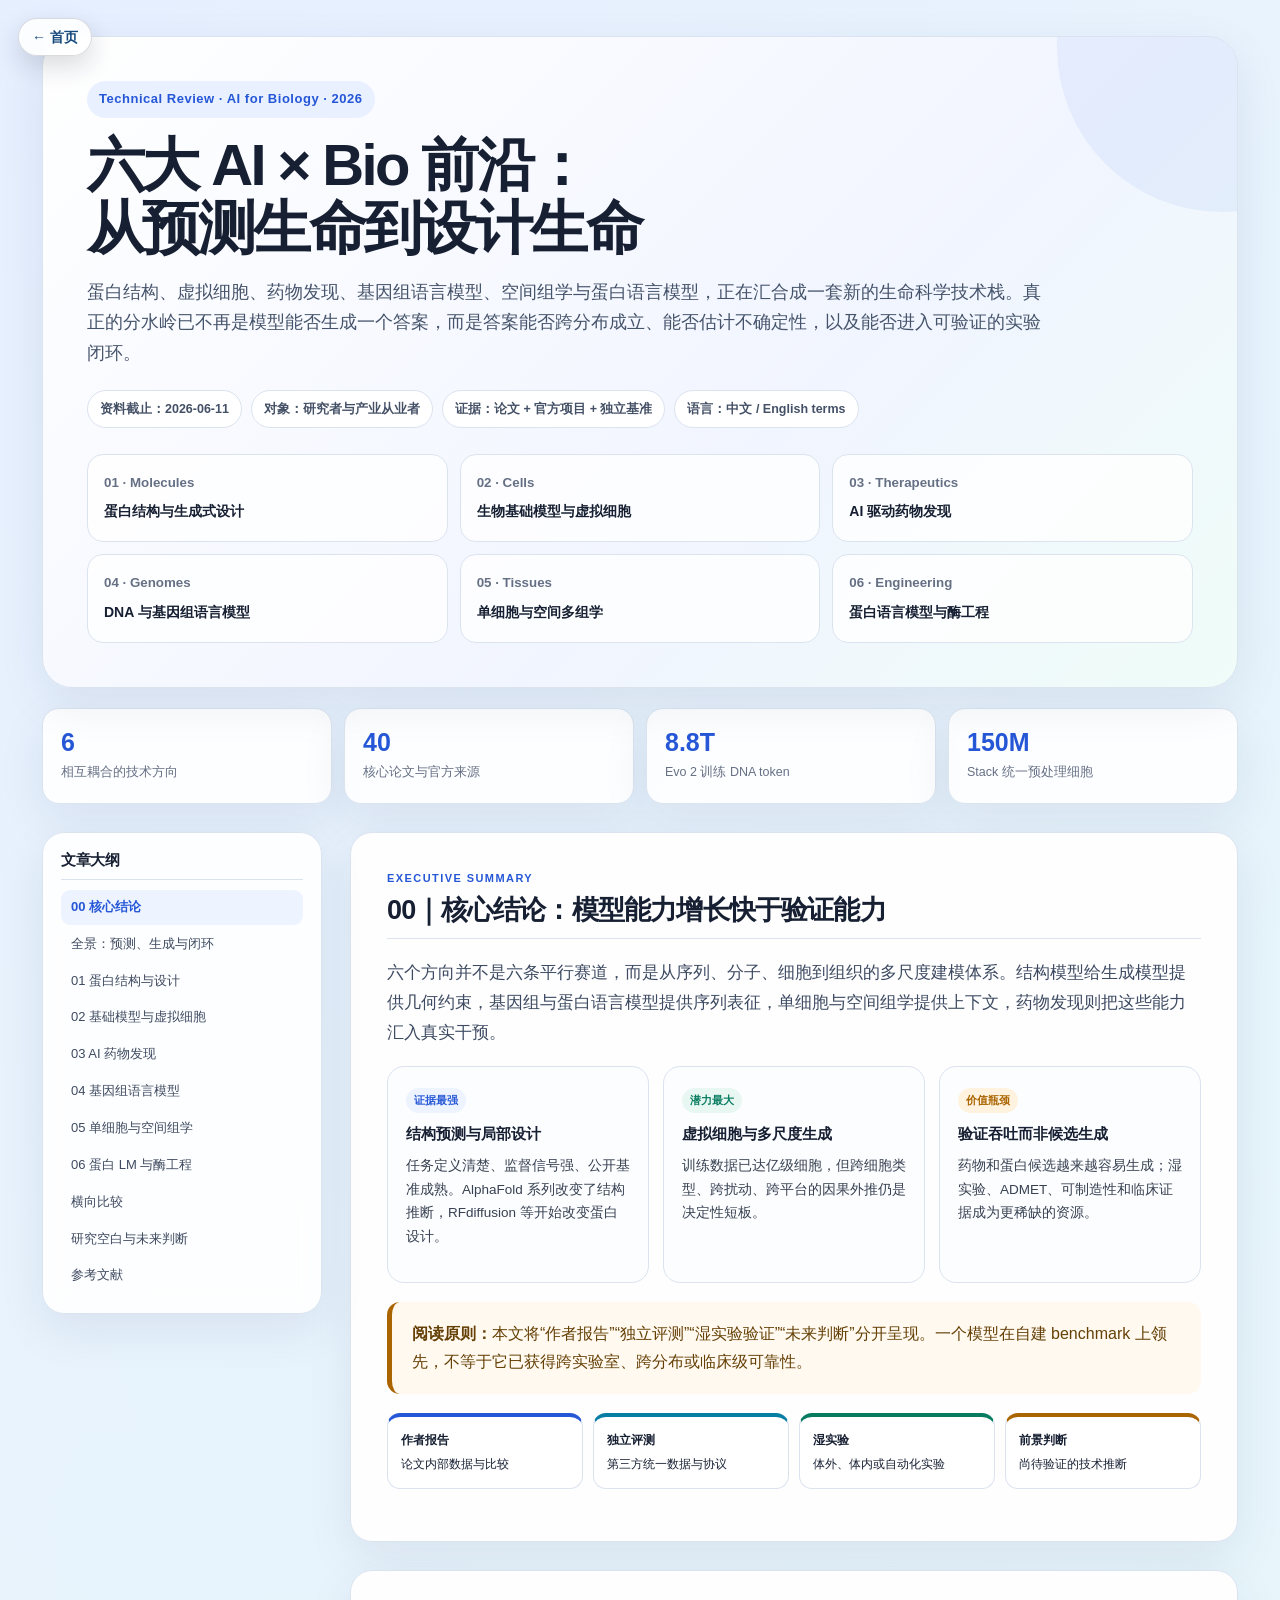
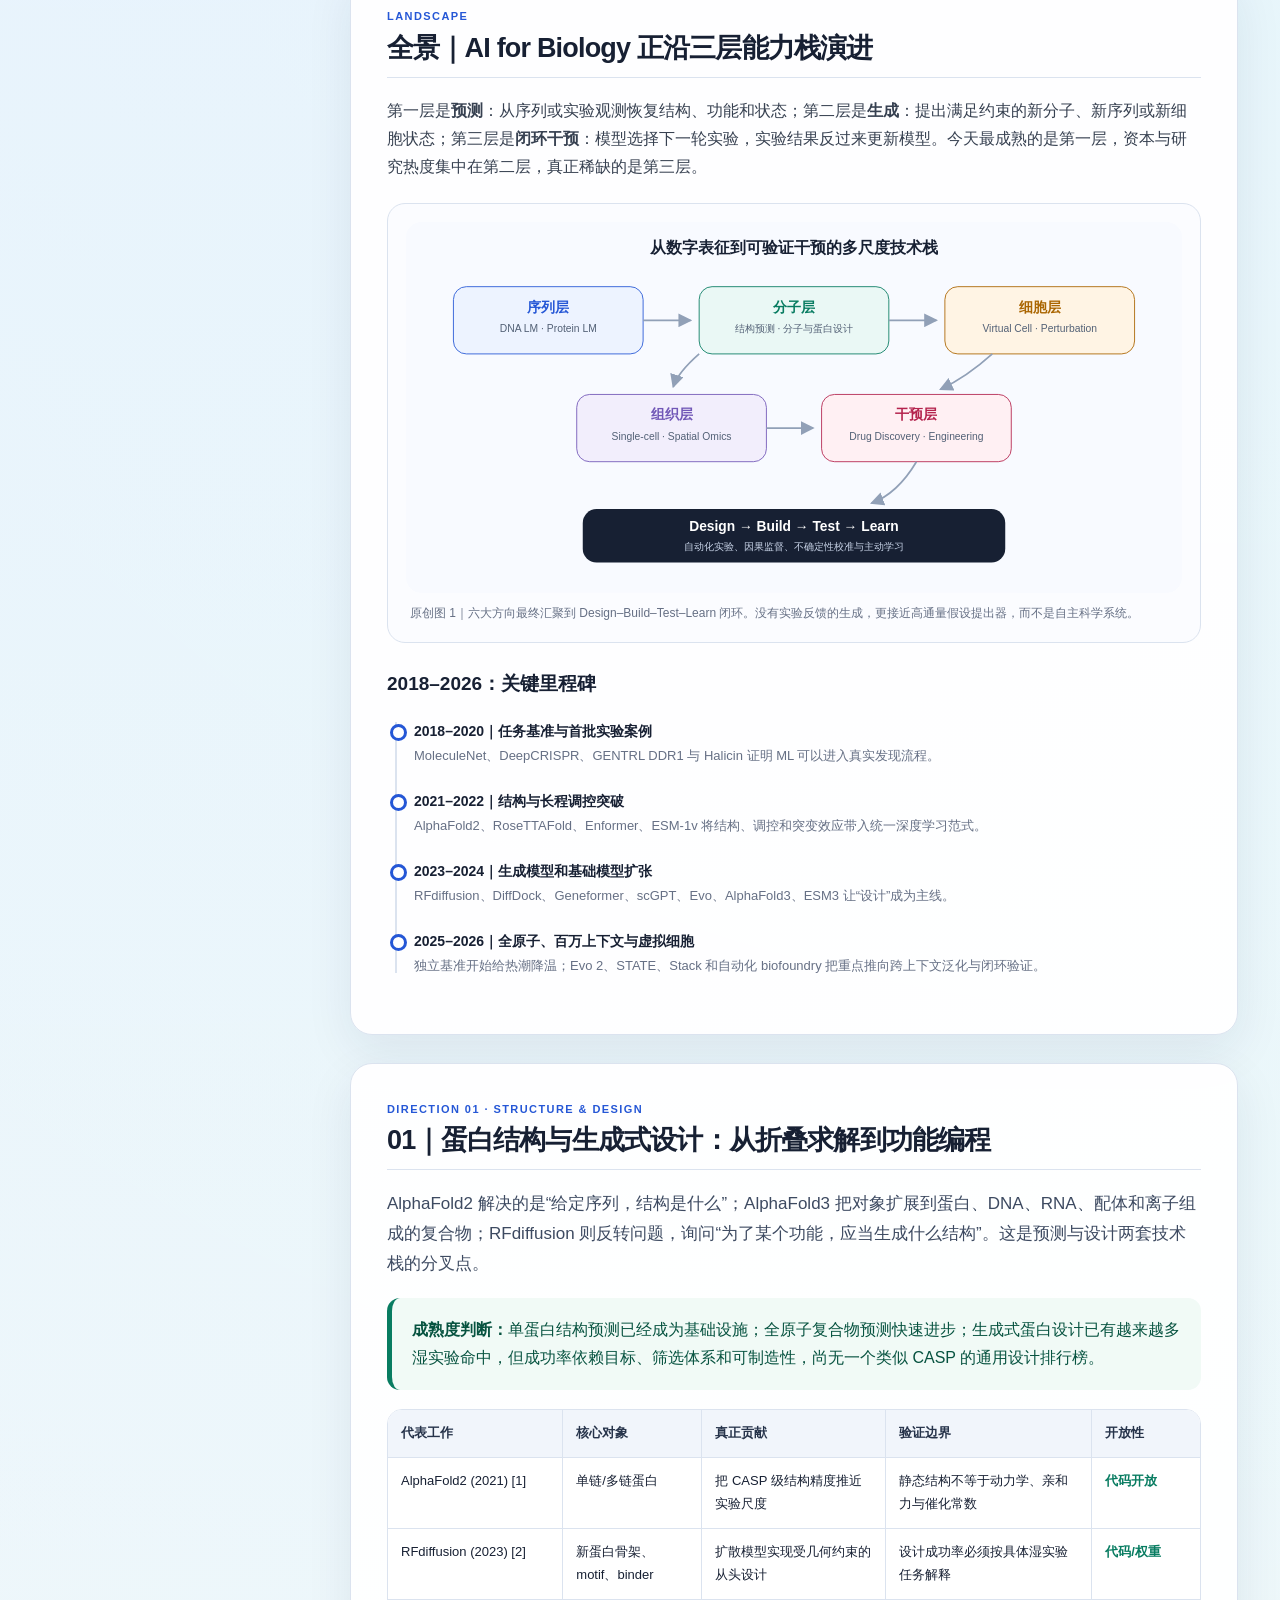
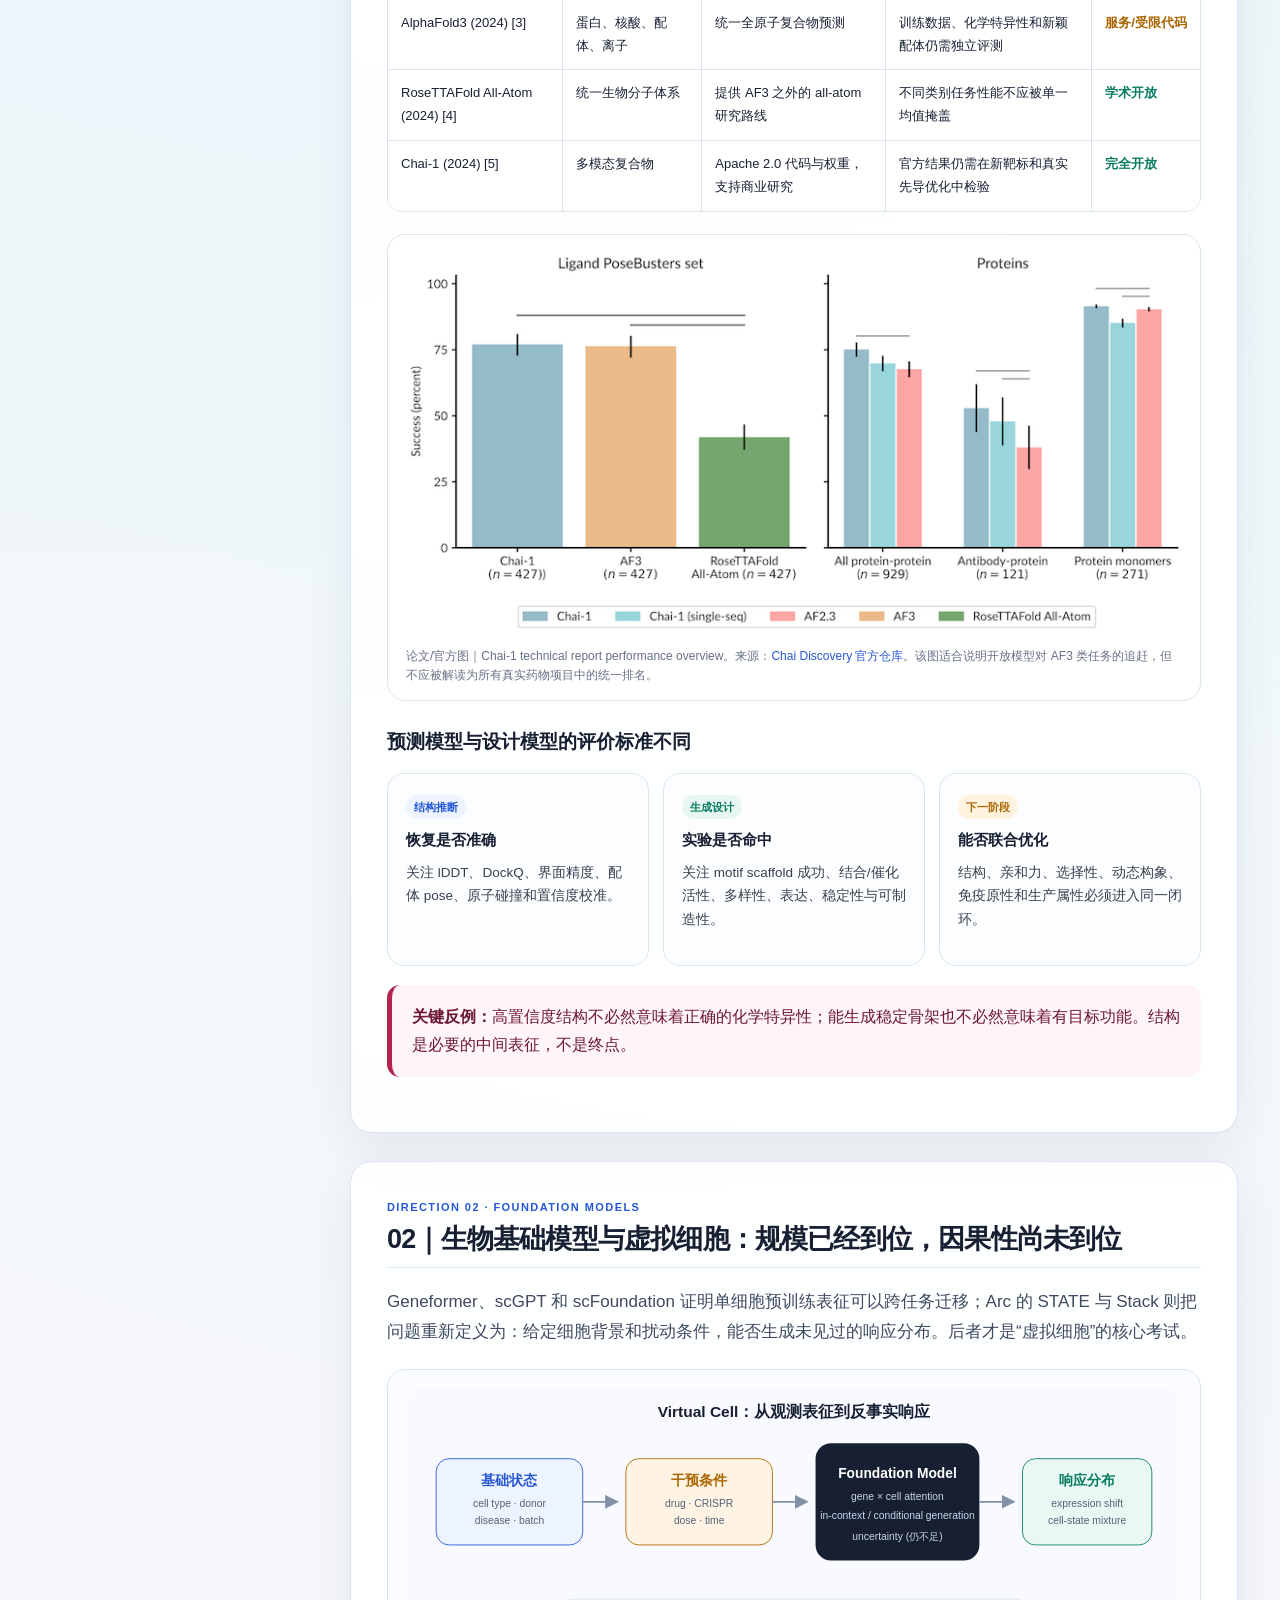
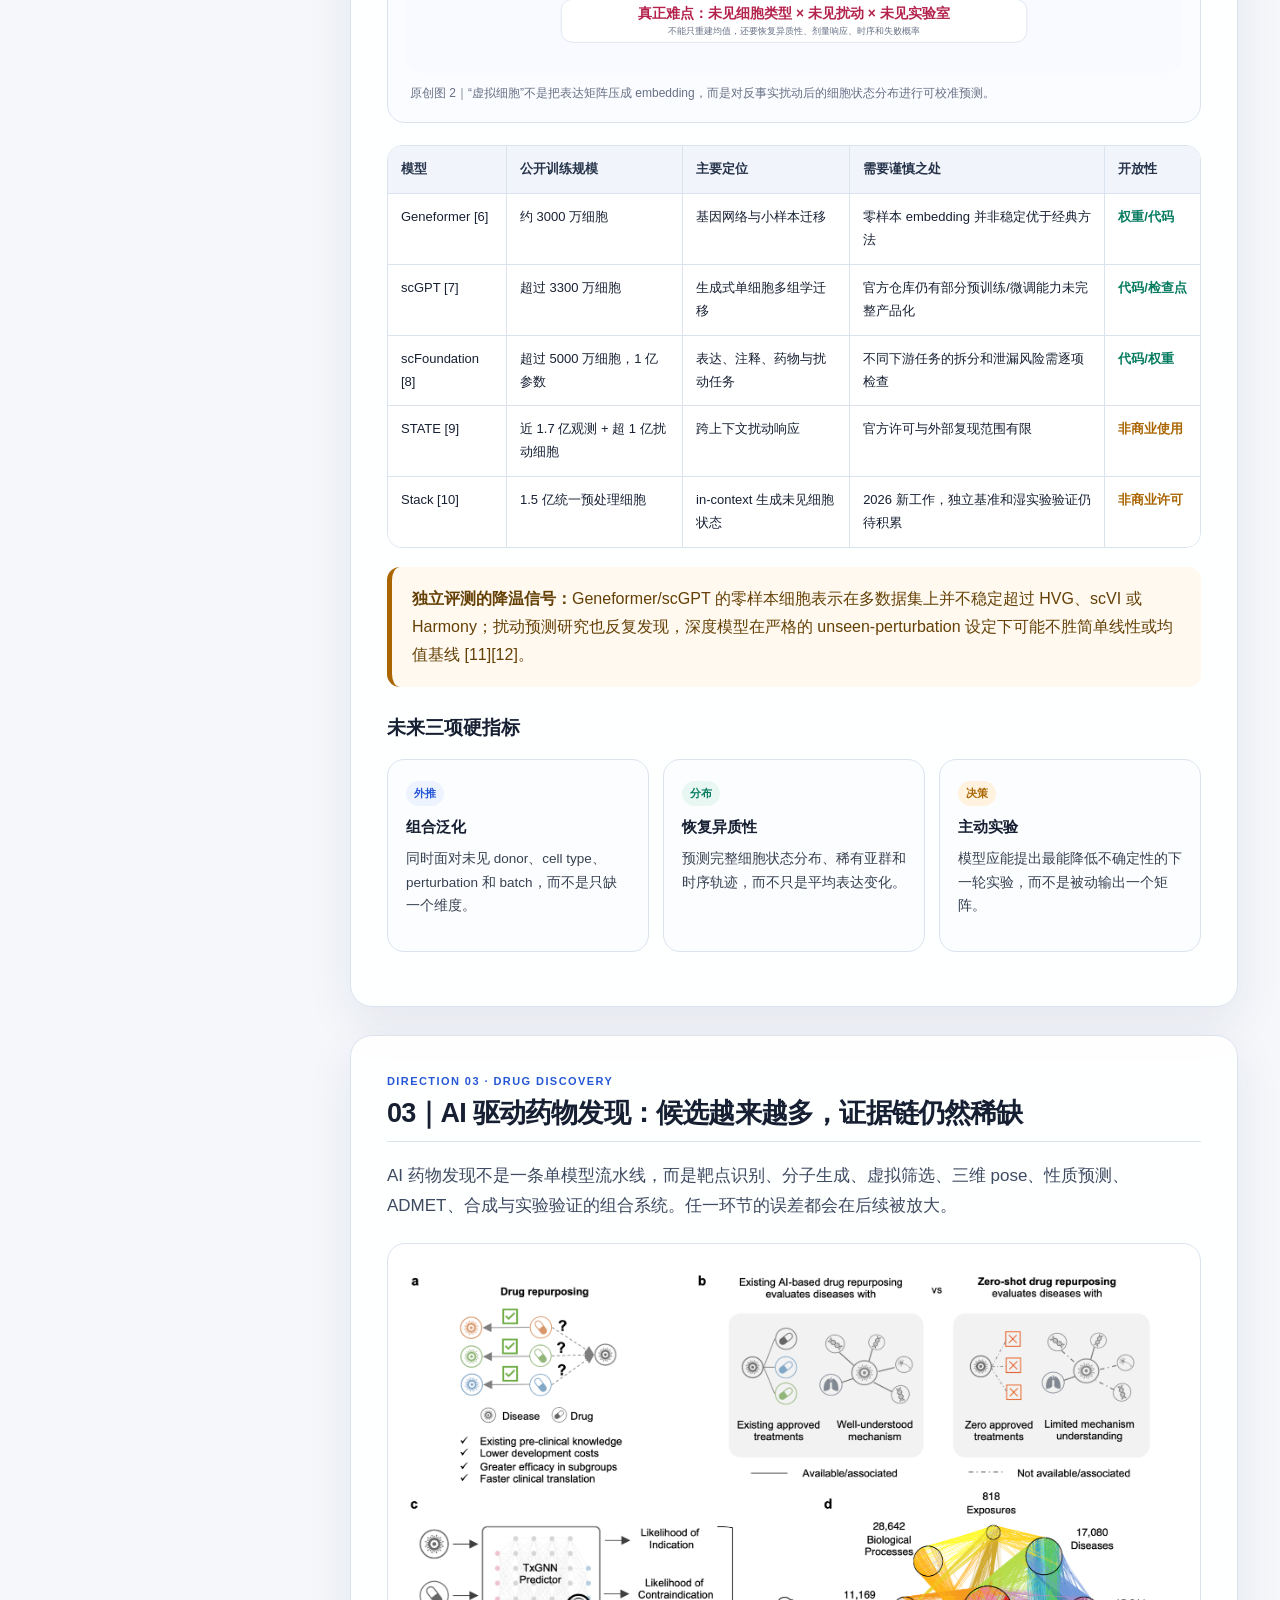
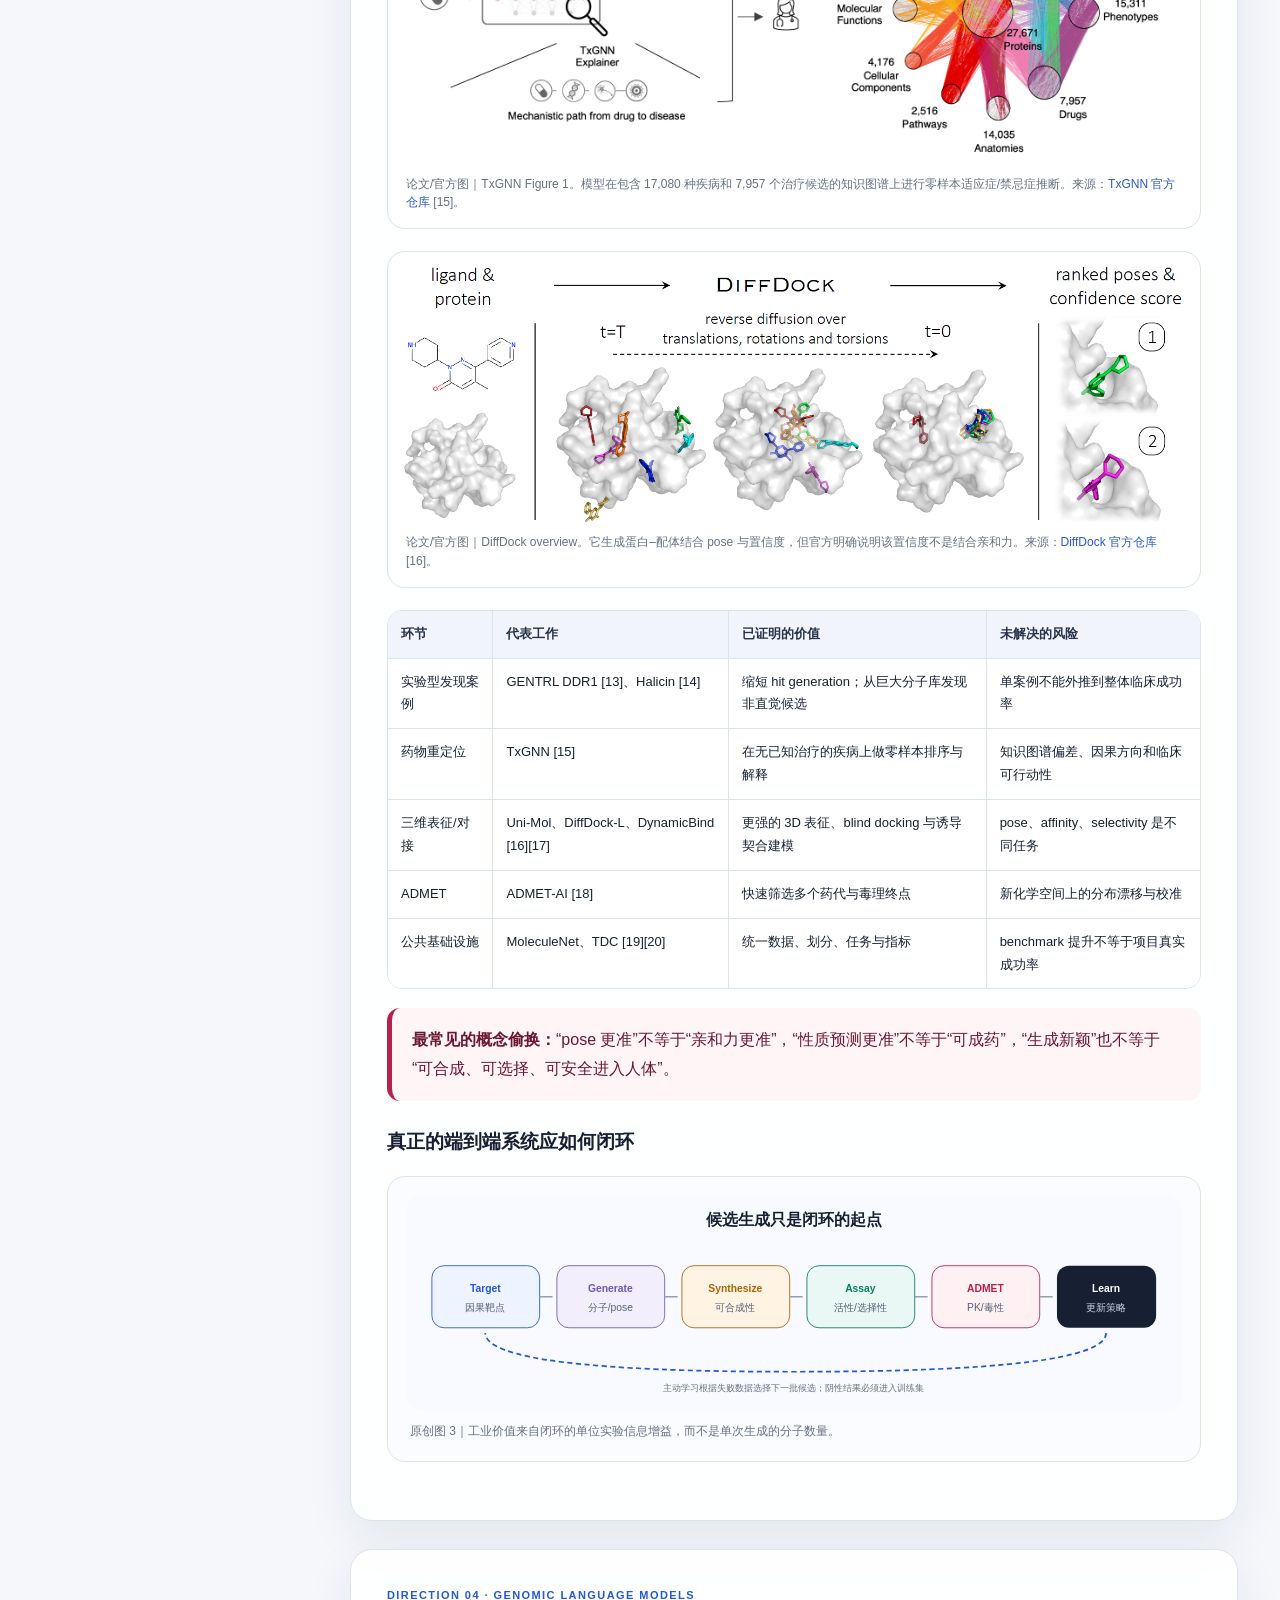
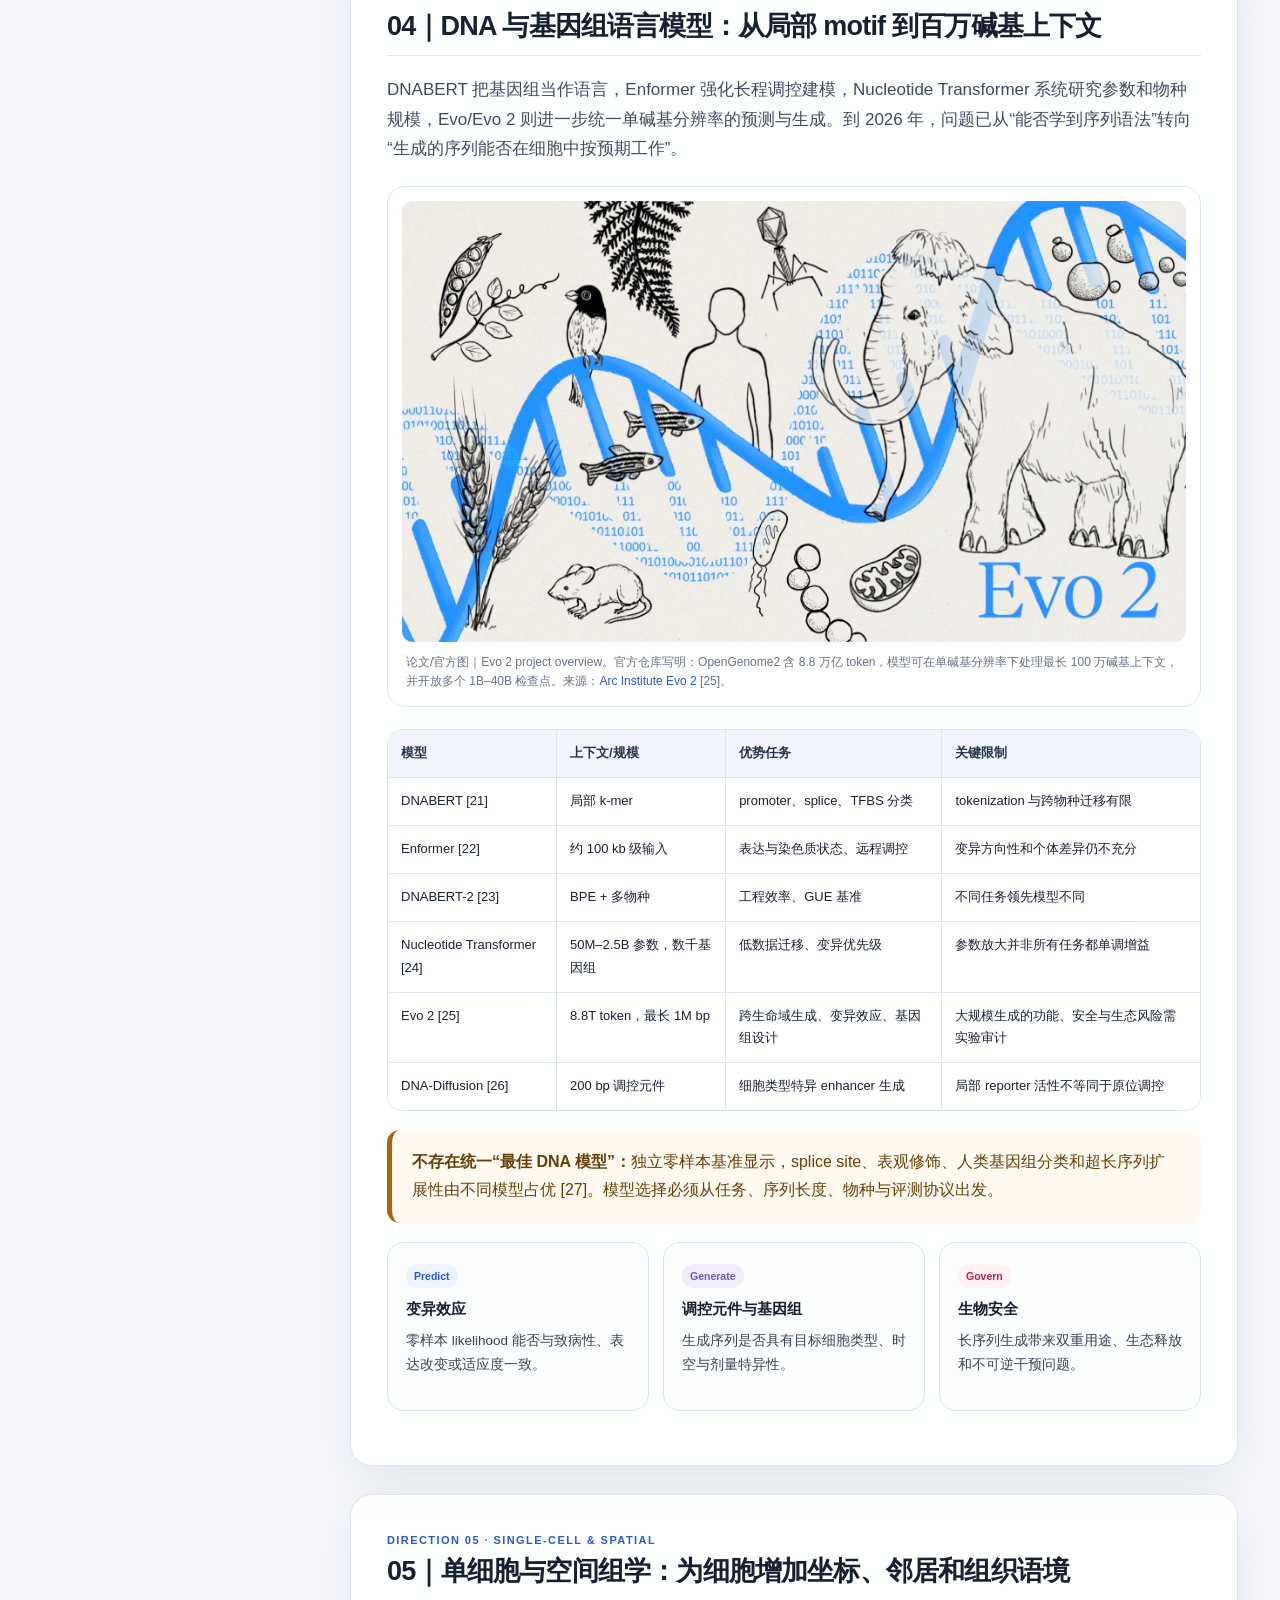
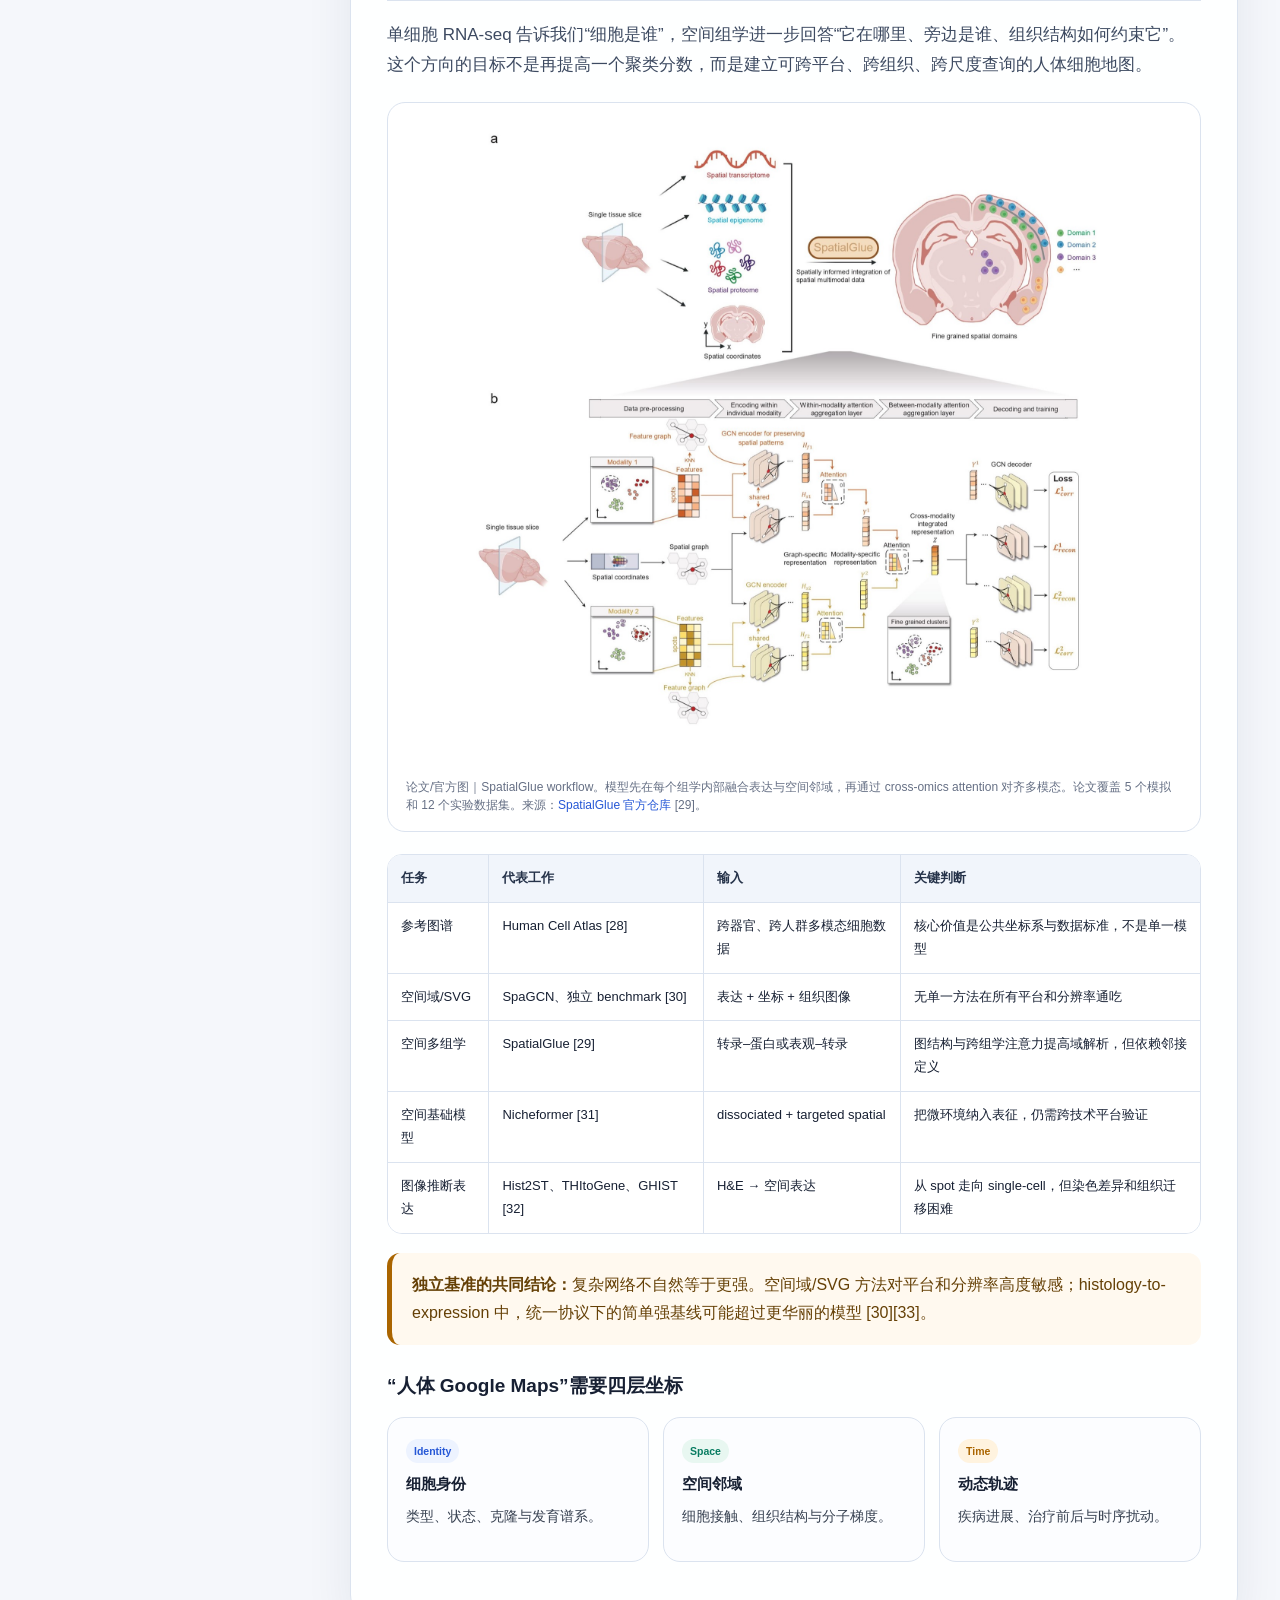
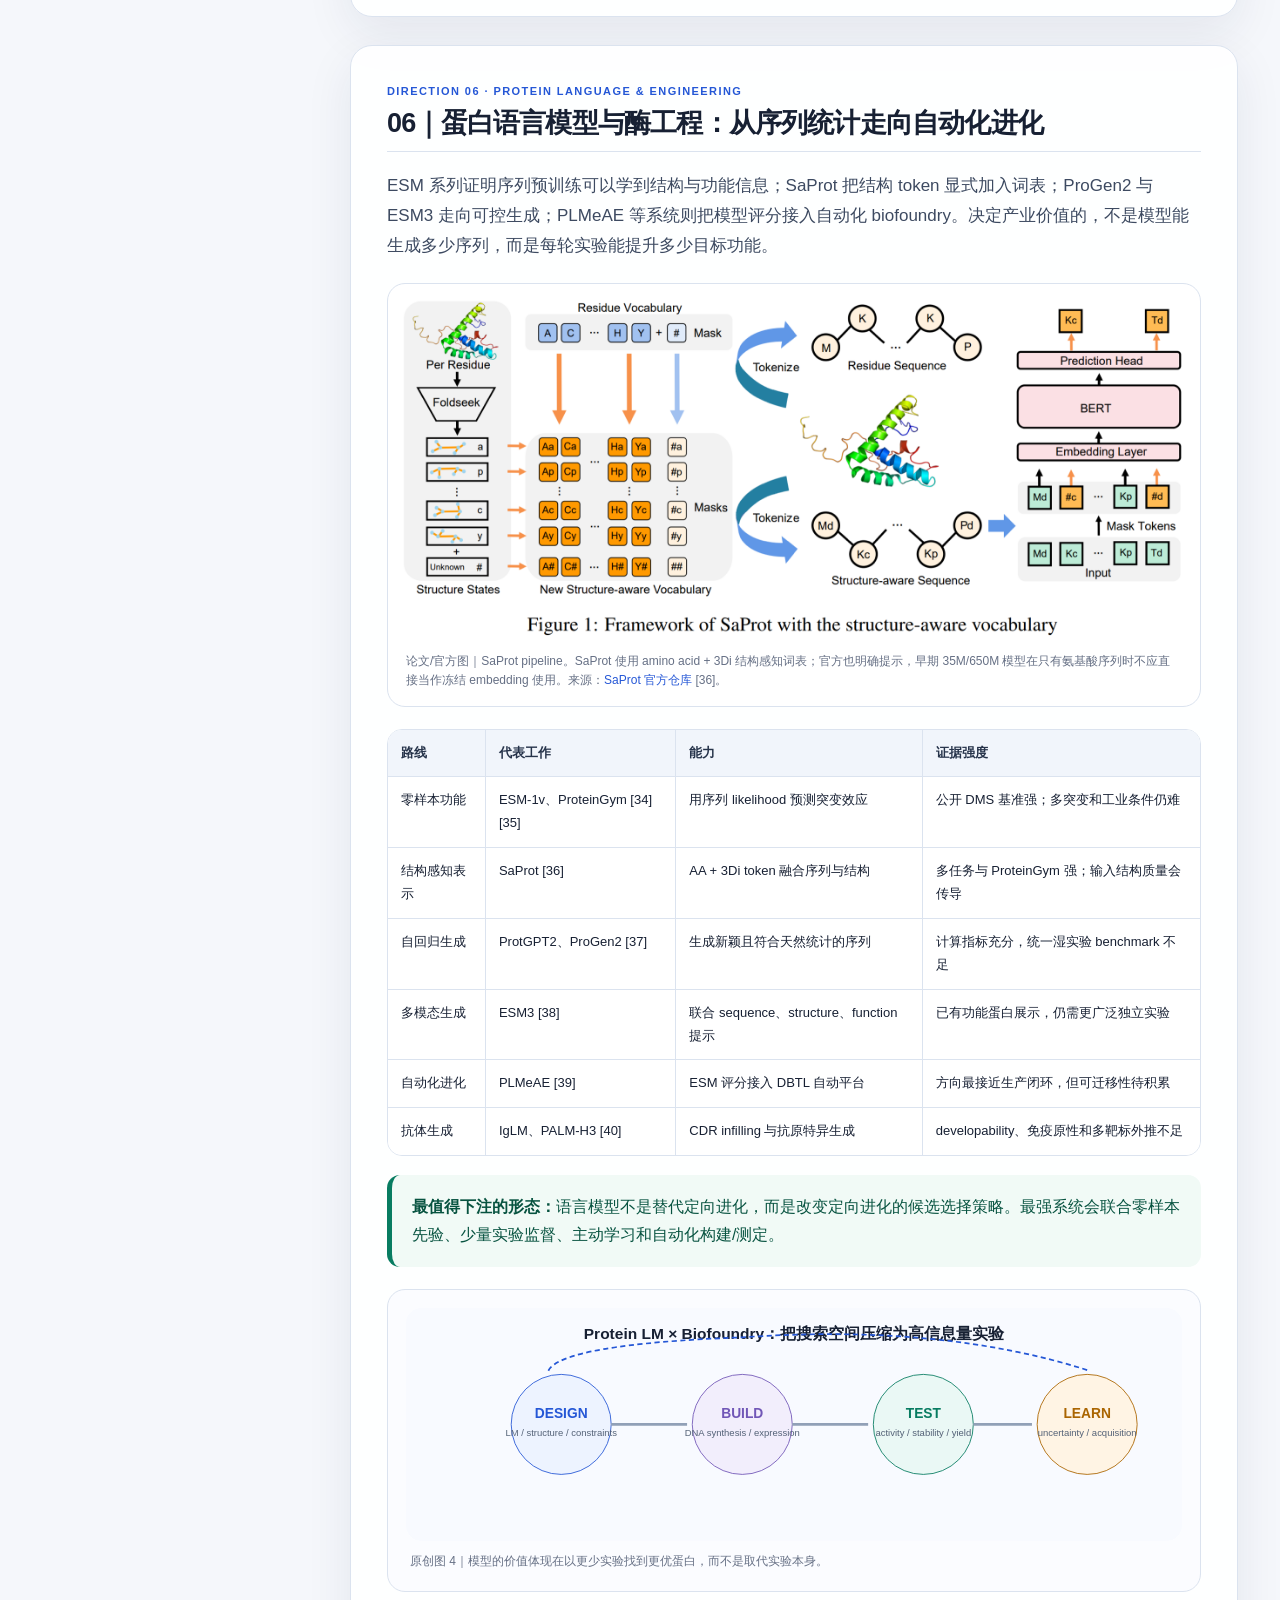
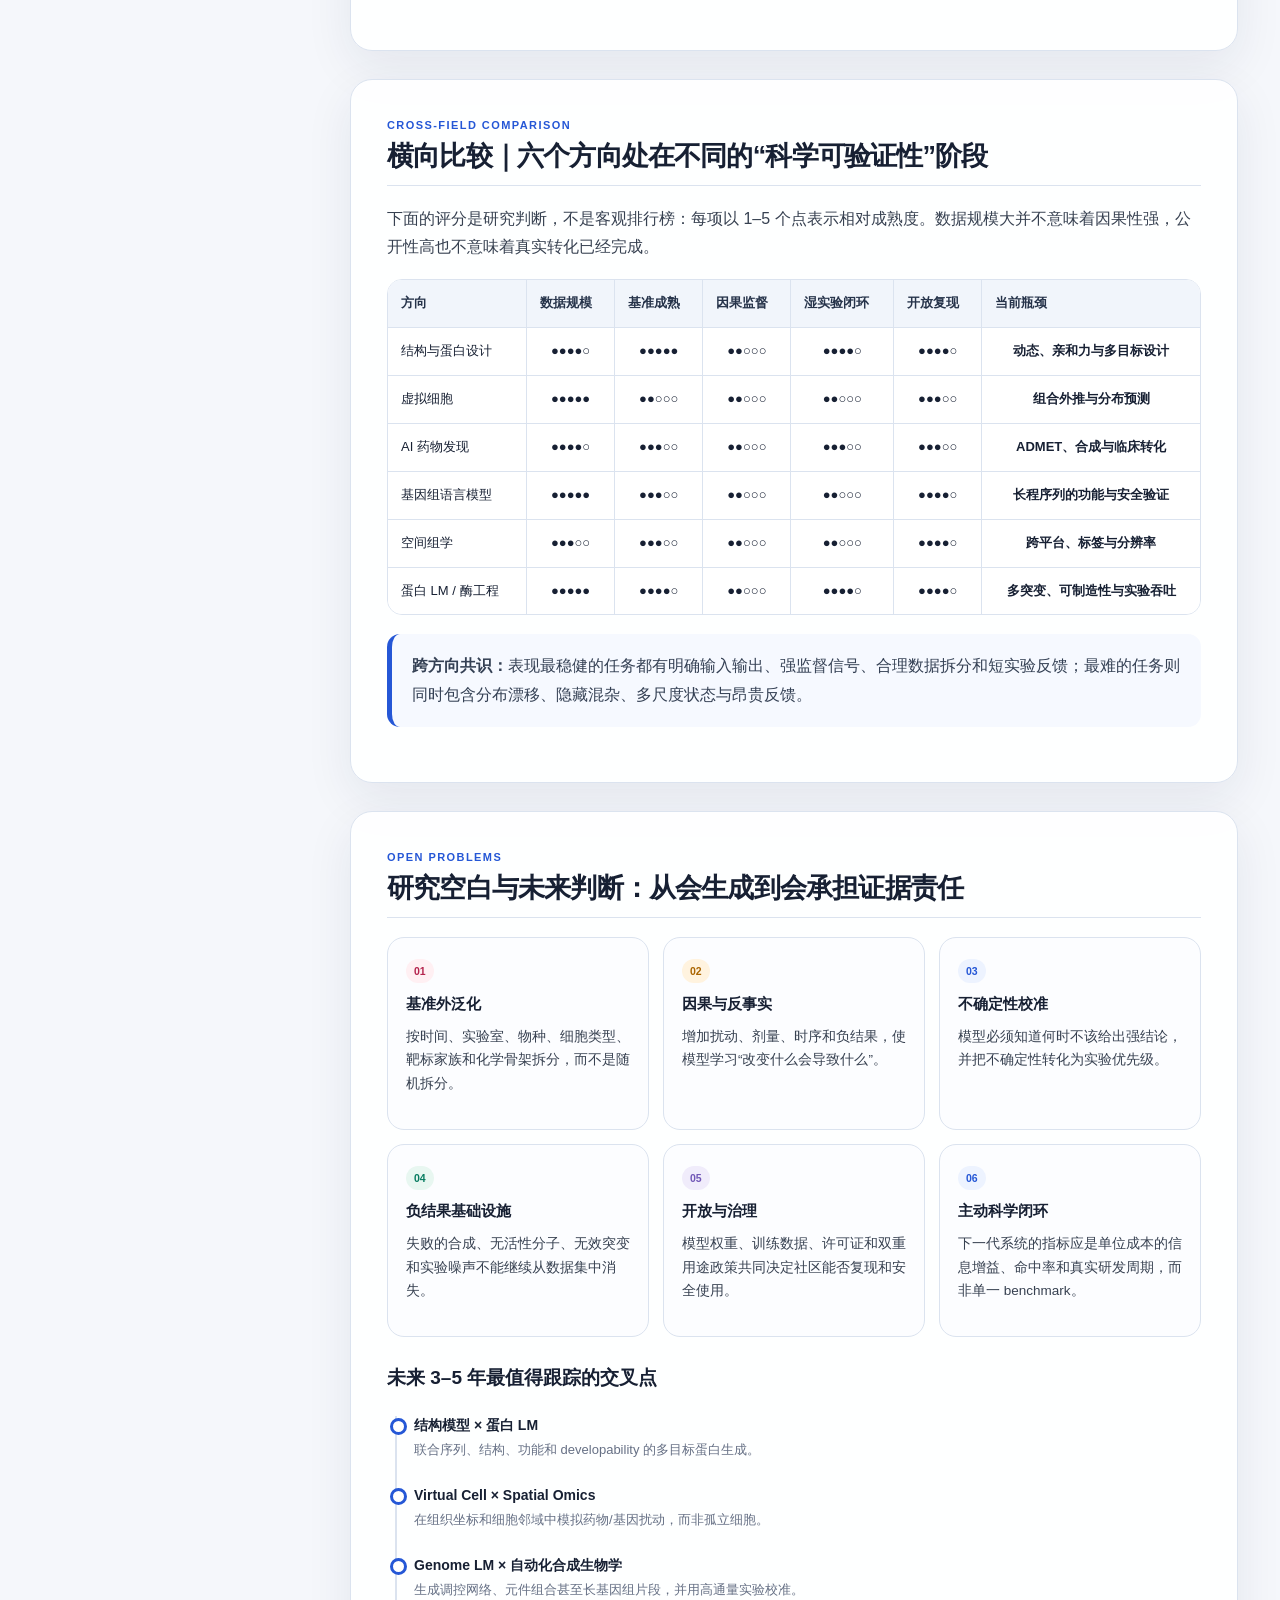
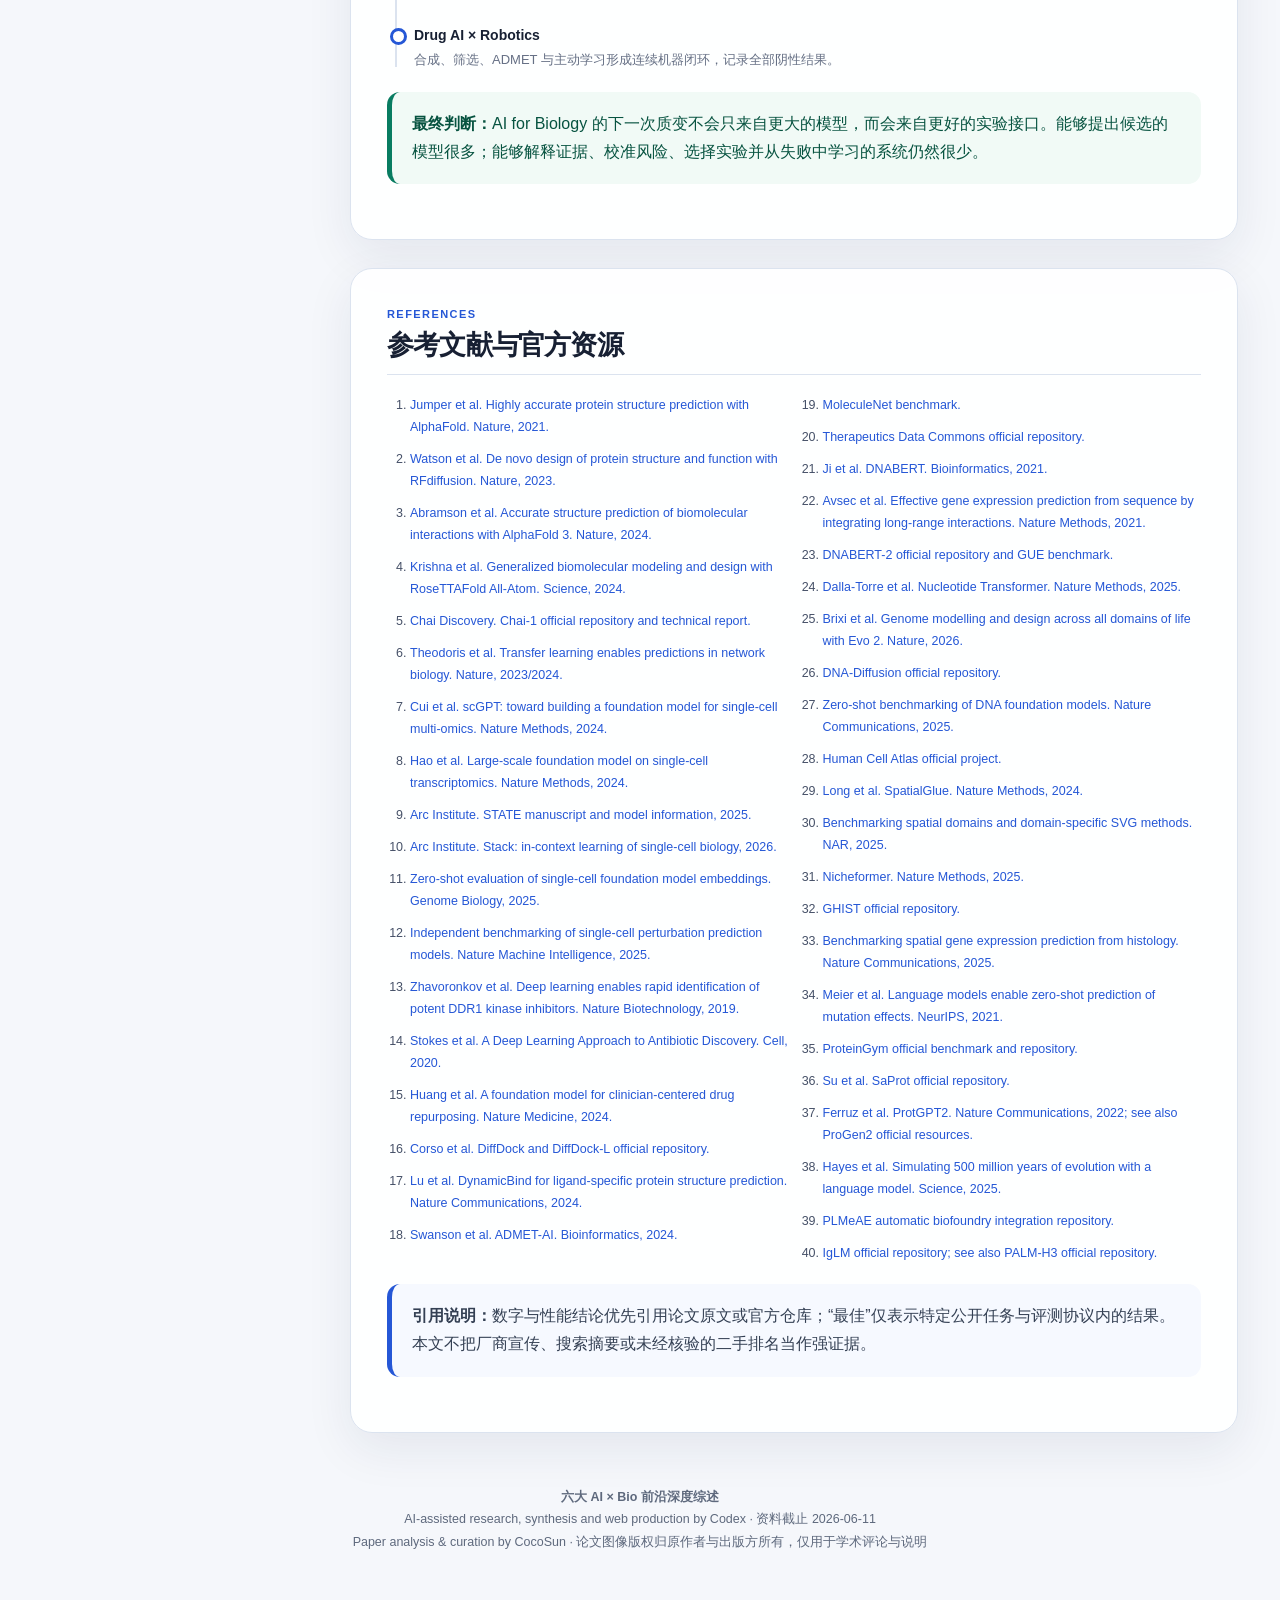
==== notes/ai-for-biology-six-frontiers/index.html @ 8f6958ea "add new blog(beta version)" ====
<!doctype html>
<html lang="zh-CN">
<head>
  <meta charset="utf-8">
  <meta name="viewport" content="width=device-width,initial-scale=1">
  <meta name="description" content="截至 2026 年 6 月的六大 AI × Bio 前沿方向深度综述：结构与设计、虚拟细胞、药物发现、基因组语言模型、空间组学、蛋白语言模型与酶工程。">
  <title>六大 AI × Bio 前沿：从预测生命到设计生命</title>
  <style>
    :root{
      --bg:#f5f7fb;--card:#fff;--ink:#172033;--muted:#667085;--line:#dbe3ef;
      --blue:#2557d6;--cyan:#087ea4;--green:#087c61;--amber:#aa6500;--rose:#b4234d;
      --purple:#7157b7;--soft:#edf3ff;--shadow:0 16px 48px rgba(27,43,73,.08);
      --radius:22px;
    }
    *{box-sizing:border-box}
    html{scroll-behavior:smooth}
    body{
      margin:0;color:var(--ink);line-height:1.76;
      font-family:-apple-system,BlinkMacSystemFont,"Segoe UI","PingFang SC","Microsoft YaHei",Arial,sans-serif;
      background:
        radial-gradient(circle at 8% 0%,#e6efff 0,transparent 28%),
        radial-gradient(circle at 96% 6%,#e7fff6 0,transparent 25%),var(--bg);
    }
    a{color:var(--blue);text-decoration:none}
    a:hover{text-decoration:underline}
    button{font:inherit}
    .scroll-progress{position:fixed;inset:0 auto auto 0;height:4px;width:0;background:linear-gradient(90deg,var(--blue),var(--cyan),var(--green));z-index:1000}
    .wrap{max-width:1240px;margin:auto;padding:36px 22px 80px}
    .hero{
      position:relative;overflow:hidden;padding:44px;border:1px solid var(--line);border-radius:30px;
      background:linear-gradient(135deg,#fff 0%,#f1f5ff 61%,#effcf8 100%);box-shadow:var(--shadow)
    }
    .hero:after{content:"";position:absolute;width:330px;height:330px;border-radius:50%;right:-150px;top:-155px;background:rgba(37,87,214,.065)}
    .eyebrow,.pill,.tag{display:inline-flex;align-items:center;border-radius:999px;font-weight:800}
    .eyebrow{padding:7px 12px;background:#e9f0ff;color:var(--blue);font-size:13px;letter-spacing:.04em}
    h1{font-size:clamp(34px,5vw,58px);line-height:1.08;letter-spacing:-.045em;margin:16px 0 18px;max-width:900px}
    .hero-dek{max-width:960px;font-size:18px;line-height:1.68;color:#46546b;margin:0}
    .meta{display:flex;gap:9px;flex-wrap:wrap;margin-top:22px}
    .pill{padding:7px 12px;border:1px solid var(--line);background:#fff;color:#445066;font-size:12.5px}
    .direction-grid{display:grid;grid-template-columns:repeat(3,1fr);gap:12px;margin-top:26px;position:relative;z-index:1}
    .direction-card{padding:16px;border:1px solid var(--line);border-radius:16px;background:rgba(255,255,255,.78);color:var(--ink);transition:.2s}
    .direction-card:hover{transform:translateY(-2px);border-color:var(--blue);text-decoration:none;box-shadow:0 10px 28px rgba(37,87,214,.09)}
    .direction-card small{display:block;color:var(--muted);font-weight:700;margin-bottom:3px}
    .direction-card b{font-size:14px}
    .metric-strip{display:grid;grid-template-columns:repeat(4,1fr);gap:12px;margin:20px 0 28px}
    .metric{padding:18px;border:1px solid var(--line);border-radius:17px;background:rgba(255,255,255,.9);box-shadow:var(--shadow)}
    .metric strong{display:block;font-size:25px;line-height:1.2;color:var(--blue)}
    .metric span{font-size:12.5px;color:var(--muted)}
    .layout{display:grid;grid-template-columns:280px minmax(0,1fr);gap:28px;align-items:start}
    .sidebar{position:sticky;top:18px}
    nav{padding:18px;border:1px solid var(--line);border-radius:var(--radius);background:rgba(255,255,255,.92);backdrop-filter:blur(12px);box-shadow:var(--shadow)}
    nav h2{font-size:15px;margin:0 0 10px;padding:0 0 9px;border-bottom:1px solid var(--line)}
    nav a{display:block;padding:8px 10px;margin:2px 0;border-radius:9px;color:#3e4a60;font-size:13px;line-height:1.45}
    nav a:hover,nav a.active{background:var(--soft);color:var(--blue);font-weight:750;text-decoration:none}
    .nav-toggle{display:none;width:100%;padding:11px;border:1px solid var(--line);border-radius:12px;background:#fff;color:var(--ink);font-weight:800;margin-bottom:8px}
    section{scroll-margin-top:18px;padding:36px;margin-bottom:28px;border:1px solid var(--line);border-radius:var(--radius);background:rgba(255,255,255,.95);box-shadow:var(--shadow)}
    .section-kicker{font-size:11px;color:var(--blue);font-weight:900;text-transform:uppercase;letter-spacing:.13em}
    h2{font-size:27px;line-height:1.25;letter-spacing:-.03em;margin:5px 0 19px;padding-bottom:11px;border-bottom:1px solid var(--line)}
    h3{font-size:19px;margin:28px 0 12px;line-height:1.35}
    h4{font-size:15px;margin:0 0 7px}
    p{margin:0 0 15px;color:#374151}
    .lead{font-size:17px;color:#3d4a61}
    .callout{padding:18px 20px;margin:19px 0;border-left:5px solid var(--blue);border-radius:13px;background:#f6f9ff;color:#344054}
    .callout.warn{border-left-color:var(--amber);background:#fff9ef;color:#654006}
    .callout.ok{border-left-color:var(--green);background:#f1faf6;color:#075340}
    .callout.rose{border-left-color:var(--rose);background:#fff5f7;color:#6c1732}
    .grid{display:grid;grid-template-columns:repeat(3,1fr);gap:14px;margin:18px 0}
    .card{padding:18px;border:1px solid var(--line);border-radius:17px;background:#fcfdff}
    .card p,.card li{font-size:13.5px}
    .tag{padding:3px 8px;margin-bottom:8px;background:var(--soft);color:var(--blue);font-size:10.5px}
    .tag.green{background:#e8f7f1;color:var(--green)}
    .tag.amber{background:#fff3df;color:var(--amber)}
    .tag.rose{background:#fff0f3;color:var(--rose)}
    .tag.purple{background:#f0ecfb;color:var(--purple)}
    .compact-list{margin:8px 0 0;padding-left:18px;color:#465168}
    .compact-list li{margin:6px 0}
    .table-wrap{overflow-x:auto;margin:18px 0;border:1px solid var(--line);border-radius:15px}
    table{width:100%;border-collapse:separate;border-spacing:0;background:#fff;font-size:13px;min-width:790px}
    th,td{padding:12px 13px;vertical-align:top;border-right:1px solid var(--line);border-bottom:1px solid var(--line)}
    th{background:#f1f5fb;color:#26334a;text-align:left;font-weight:850}
    th:last-child,td:last-child{border-right:0}
    tr:last-child td{border-bottom:0}
    tr:hover td{background:#fafcff}
    .status{white-space:nowrap;font-weight:800}
    .status.open{color:var(--green)} .status.partial{color:var(--amber)} .status.closed{color:var(--rose)}
    .figure{margin:22px 0;padding:14px;border:1px solid var(--line);border-radius:18px;background:#fff;text-align:center}
    .figure img{display:block;width:100%;max-height:650px;object-fit:contain;border-radius:11px;cursor:zoom-in}
    .caption{font-size:12px;color:var(--muted);margin:11px 4px 2px;line-height:1.55;text-align:left}
    .svg-figure{margin:22px 0;padding:18px;border:1px solid var(--line);border-radius:18px;background:#fbfcff;overflow:auto}
    .svg-figure svg{display:block;width:100%;min-width:650px;height:auto}
    .timeline{position:relative;margin:20px 0;padding-left:27px}
    .timeline:before{content:"";position:absolute;left:8px;top:5px;bottom:5px;width:2px;background:var(--line)}
    .tl{position:relative;padding:0 0 19px}
    .tl:last-child{padding-bottom:0}
    .tl:before{content:"";position:absolute;left:-24px;top:7px;width:11px;height:11px;border-radius:50%;background:#fff;border:3px solid var(--blue)}
    .tl b{font-size:14px}.tl span{display:block;color:var(--muted);font-size:13px}
    .evidence-row{display:grid;grid-template-columns:repeat(4,1fr);gap:10px;margin:16px 0}
    .evidence{padding:13px;border-radius:13px;border:1px solid var(--line);font-size:12px;background:#fff}
    .evidence b{display:block;margin-bottom:3px}
    .evidence.author{border-top:4px solid var(--blue)} .evidence.independent{border-top:4px solid var(--cyan)}
    .evidence.wet{border-top:4px solid var(--green)} .evidence.outlook{border-top:4px solid var(--amber)}
    .matrix td:not(:first-child){text-align:center;font-weight:800}
    .score{display:inline-block;width:10px;height:10px;margin:0 2px;border-radius:50%;background:#dce3ec}
    .score.on{background:var(--blue)} .score.green{background:var(--green)} .score.amber{background:var(--amber)}
    .refs{columns:2;column-gap:34px;padding-left:23px}
    .refs li{break-inside:avoid;margin:0 0 10px;color:#465168;font-size:12.5px}
    footer{text-align:center;color:#5e697d;font-size:12.5px;line-height:1.8;padding:25px 0 0}
    .back-top{position:fixed;right:22px;bottom:22px;width:43px;height:43px;border-radius:50%;border:1px solid var(--line);background:#fff;color:var(--blue);box-shadow:var(--shadow);cursor:pointer;opacity:0;pointer-events:none;transition:.2s;z-index:50}
    .back-top.show{opacity:1;pointer-events:auto}
    dialog{width:min(1120px,94vw);max-height:92vh;padding:12px;border:0;border-radius:18px;background:#fff;box-shadow:0 30px 100px rgba(0,0,0,.35)}
    dialog::backdrop{background:rgba(10,18,31,.78)}
    dialog img{display:block;max-width:100%;max-height:82vh;margin:auto;object-fit:contain}
    .modal-close{float:right;border:0;background:#edf2fa;border-radius:999px;width:34px;height:34px;cursor:pointer;margin-bottom:8px}
    .sr-only{position:absolute;width:1px;height:1px;padding:0;margin:-1px;overflow:hidden;clip:rect(0,0,0,0);white-space:nowrap;border:0}
    @media(max-width:960px){
      .wrap{padding:20px 14px 60px}.hero{padding:29px 23px}.layout{grid-template-columns:1fr}.sidebar{position:relative;top:0}
      .nav-toggle{display:block}nav{display:none}nav.open{display:block}.direction-grid{grid-template-columns:repeat(2,1fr)}
      .metric-strip{grid-template-columns:repeat(2,1fr)}.grid{grid-template-columns:1fr}.evidence-row{grid-template-columns:repeat(2,1fr)}
      section{padding:26px 20px}.refs{columns:1}
    }
    @media(max-width:560px){
      .direction-grid,.metric-strip,.evidence-row{grid-template-columns:1fr}h1{font-size:35px}.hero-dek{font-size:16px}
      section{padding:23px 17px}h2{font-size:23px}.back-top{right:14px;bottom:14px}
    }
    @media(prefers-reduced-motion:reduce){html{scroll-behavior:auto}*{transition:none!important}}
  </style>
</head>
<body>
  <div class="scroll-progress" id="scrollProgress" aria-hidden="true"></div>
  <div class="wrap">
    <header class="hero">
      <div class="eyebrow">Technical Review · AI for Biology · 2026</div>
      <h1>六大 AI × Bio 前沿：<br>从预测生命到设计生命</h1>
      <p class="hero-dek">蛋白结构、虚拟细胞、药物发现、基因组语言模型、空间组学与蛋白语言模型，正在汇合成一套新的生命科学技术栈。真正的分水岭已不再是模型能否生成一个答案，而是答案能否跨分布成立、能否估计不确定性，以及能否进入可验证的实验闭环。</p>
      <div class="meta">
        <span class="pill">资料截止：2026-06-11</span>
        <span class="pill">对象：研究者与产业从业者</span>
        <span class="pill">证据：论文 + 官方项目 + 独立基准</span>
        <span class="pill">语言：中文 / English terms</span>
      </div>
      <div class="direction-grid">
        <a class="direction-card" href="#protein-structure"><small>01 · Molecules</small><b>蛋白结构与生成式设计</b></a>
        <a class="direction-card" href="#virtual-cell"><small>02 · Cells</small><b>生物基础模型与虚拟细胞</b></a>
        <a class="direction-card" href="#drug-discovery"><small>03 · Therapeutics</small><b>AI 驱动药物发现</b></a>
        <a class="direction-card" href="#genome-models"><small>04 · Genomes</small><b>DNA 与基因组语言模型</b></a>
        <a class="direction-card" href="#spatial-omics"><small>05 · Tissues</small><b>单细胞与空间多组学</b></a>
        <a class="direction-card" href="#protein-language"><small>06 · Engineering</small><b>蛋白语言模型与酶工程</b></a>
      </div>
    </header>

    <div class="metric-strip" aria-label="综述关键规模">
      <div class="metric"><strong>6</strong><span>相互耦合的技术方向</span></div>
      <div class="metric"><strong>40</strong><span>核心论文与官方来源</span></div>
      <div class="metric"><strong>8.8T</strong><span>Evo 2 训练 DNA token</span></div>
      <div class="metric"><strong>150M</strong><span>Stack 统一预处理细胞</span></div>
    </div>

    <div class="layout">
      <aside class="sidebar">
        <button class="nav-toggle" id="navToggle" aria-expanded="false" aria-controls="sidebarNav">展开文章目录</button>
        <nav id="sidebarNav" aria-label="文章目录">
          <h2>文章大纲</h2>
          <a href="#summary">00 核心结论</a>
          <a href="#landscape">全景：预测、生成与闭环</a>
          <a href="#protein-structure">01 蛋白结构与设计</a>
          <a href="#virtual-cell">02 基础模型与虚拟细胞</a>
          <a href="#drug-discovery">03 AI 药物发现</a>
          <a href="#genome-models">04 基因组语言模型</a>
          <a href="#spatial-omics">05 单细胞与空间组学</a>
          <a href="#protein-language">06 蛋白 LM 与酶工程</a>
          <a href="#comparison">横向比较</a>
          <a href="#gaps">研究空白与未来判断</a>
          <a href="#references">参考文献</a>
        </nav>
      </aside>

      <main>
        <section id="summary">
          <div class="section-kicker">Executive Summary</div>
          <h2>00｜核心结论：模型能力增长快于验证能力</h2>
          <p class="lead">六个方向并不是六条平行赛道，而是从序列、分子、细胞到组织的多尺度建模体系。结构模型给生成模型提供几何约束，基因组与蛋白语言模型提供序列表征，单细胞与空间组学提供上下文，药物发现则把这些能力汇入真实干预。</p>
          <div class="grid">
            <article class="card"><span class="tag">证据最强</span><h4>结构预测与局部设计</h4><p>任务定义清楚、监督信号强、公开基准成熟。AlphaFold 系列改变了结构推断，RFdiffusion 等开始改变蛋白设计。</p></article>
            <article class="card"><span class="tag green">潜力最大</span><h4>虚拟细胞与多尺度生成</h4><p>训练数据已达亿级细胞，但跨细胞类型、跨扰动、跨平台的因果外推仍是决定性短板。</p></article>
            <article class="card"><span class="tag amber">价值瓶颈</span><h4>验证吞吐而非候选生成</h4><p>药物和蛋白候选越来越容易生成；湿实验、ADMET、可制造性和临床证据成为更稀缺的资源。</p></article>
          </div>
          <div class="callout warn"><strong>阅读原则：</strong>本文将“作者报告”“独立评测”“湿实验验证”“未来判断”分开呈现。一个模型在自建 benchmark 上领先，不等于它已获得跨实验室、跨分布或临床级可靠性。</div>
          <div class="evidence-row" aria-label="证据类型图例">
            <div class="evidence author"><b>作者报告</b>论文内部数据与比较</div>
            <div class="evidence independent"><b>独立评测</b>第三方统一数据与协议</div>
            <div class="evidence wet"><b>湿实验</b>体外、体内或自动化实验</div>
            <div class="evidence outlook"><b>前景判断</b>尚待验证的技术推断</div>
          </div>
        </section>

        <section id="landscape">
          <div class="section-kicker">Landscape</div>
          <h2>全景｜AI for Biology 正沿三层能力栈演进</h2>
          <p>第一层是<strong>预测</strong>：从序列或实验观测恢复结构、功能和状态；第二层是<strong>生成</strong>：提出满足约束的新分子、新序列或新细胞状态；第三层是<strong>闭环干预</strong>：模型选择下一轮实验，实验结果反过来更新模型。今天最成熟的是第一层，资本与研究热度集中在第二层，真正稀缺的是第三层。</p>
          <div class="svg-figure" role="img" aria-label="六大 AI 生物学方向技术全景图">
            <svg viewBox="0 0 900 430" xmlns="http://www.w3.org/2000/svg">
              <defs><marker id="arrow" markerWidth="8" markerHeight="8" refX="7" refY="4" orient="auto"><path d="M0,0 L8,4 L0,8Z" fill="#91a0b7"/></marker></defs>
              <rect width="900" height="430" rx="18" fill="#f8faff"/>
              <text x="450" y="36" text-anchor="middle" font-size="18" font-weight="800" fill="#172033">从数字表征到可验证干预的多尺度技术栈</text>
              <g font-family="-apple-system,PingFang SC,sans-serif">
                <rect x="55" y="75" width="220" height="78" rx="15" fill="#edf3ff" stroke="#2557d6"/><text x="165" y="104" text-anchor="middle" font-weight="800" fill="#2557d6">序列层</text><text x="165" y="128" text-anchor="middle" font-size="12" fill="#536176">DNA LM · Protein LM</text>
                <rect x="340" y="75" width="220" height="78" rx="15" fill="#eaf8f5" stroke="#087c61"/><text x="450" y="104" text-anchor="middle" font-weight="800" fill="#087c61">分子层</text><text x="450" y="128" text-anchor="middle" font-size="12" fill="#536176">结构预测 · 分子与蛋白设计</text>
                <rect x="625" y="75" width="220" height="78" rx="15" fill="#fff4e4" stroke="#aa6500"/><text x="735" y="104" text-anchor="middle" font-weight="800" fill="#aa6500">细胞层</text><text x="735" y="128" text-anchor="middle" font-size="12" fill="#536176">Virtual Cell · Perturbation</text>
                <path d="M275 114H330" stroke="#91a0b7" stroke-width="2" marker-end="url(#arrow)"/><path d="M560 114H615" stroke="#91a0b7" stroke-width="2" marker-end="url(#arrow)"/>
                <rect x="198" y="200" width="220" height="78" rx="15" fill="#f2eefc" stroke="#7157b7"/><text x="308" y="229" text-anchor="middle" font-weight="800" fill="#7157b7">组织层</text><text x="308" y="253" text-anchor="middle" font-size="12" fill="#536176">Single-cell · Spatial Omics</text>
                <rect x="482" y="200" width="220" height="78" rx="15" fill="#fff0f3" stroke="#b4234d"/><text x="592" y="229" text-anchor="middle" font-weight="800" fill="#b4234d">干预层</text><text x="592" y="253" text-anchor="middle" font-size="12" fill="#536176">Drug Discovery · Engineering</text>
                <path d="M680 153Q650 180 620 194" fill="none" stroke="#91a0b7" stroke-width="2" marker-end="url(#arrow)"/><path d="M340 153Q315 175 310 191" fill="none" stroke="#91a0b7" stroke-width="2" marker-end="url(#arrow)"/><path d="M418 239H472" stroke="#91a0b7" stroke-width="2" marker-end="url(#arrow)"/>
                <rect x="205" y="333" width="490" height="62" rx="16" fill="#172033"/><text x="450" y="358" text-anchor="middle" font-weight="800" fill="#fff">Design → Build → Test → Learn</text><text x="450" y="380" text-anchor="middle" font-size="12" fill="#c9d4e8">自动化实验、因果监督、不确定性校准与主动学习</text>
                <path d="M592 278Q570 315 540 326" fill="none" stroke="#91a0b7" stroke-width="2" marker-end="url(#arrow)"/>
              </g>
            </svg>
            <div class="caption">原创图 1｜六大方向最终汇聚到 Design–Build–Test–Learn 闭环。没有实验反馈的生成，更接近高通量假设提出器，而不是自主科学系统。</div>
          </div>
          <h3>2018–2026：关键里程碑</h3>
          <div class="timeline">
            <div class="tl"><b>2018–2020｜任务基准与首批实验案例</b><span>MoleculeNet、DeepCRISPR、GENTRL DDR1 与 Halicin 证明 ML 可以进入真实发现流程。</span></div>
            <div class="tl"><b>2021–2022｜结构与长程调控突破</b><span>AlphaFold2、RoseTTAFold、Enformer、ESM-1v 将结构、调控和突变效应带入统一深度学习范式。</span></div>
            <div class="tl"><b>2023–2024｜生成模型和基础模型扩张</b><span>RFdiffusion、DiffDock、Geneformer、scGPT、Evo、AlphaFold3、ESM3 让“设计”成为主线。</span></div>
            <div class="tl"><b>2025–2026｜全原子、百万上下文与虚拟细胞</b><span>独立基准开始给热潮降温；Evo 2、STATE、Stack 和自动化 biofoundry 把重点推向跨上下文泛化与闭环验证。</span></div>
          </div>
        </section>

        <section id="protein-structure">
          <div class="section-kicker">Direction 01 · Structure & Design</div>
          <h2>01｜蛋白结构与生成式设计：从折叠求解到功能编程</h2>
          <p class="lead">AlphaFold2 解决的是“给定序列，结构是什么”；AlphaFold3 把对象扩展到蛋白、DNA、RNA、配体和离子组成的复合物；RFdiffusion 则反转问题，询问“为了某个功能，应当生成什么结构”。这是预测与设计两套技术栈的分叉点。</p>
          <div class="callout ok"><strong>成熟度判断：</strong>单蛋白结构预测已经成为基础设施；全原子复合物预测快速进步；生成式蛋白设计已有越来越多湿实验命中，但成功率依赖目标、筛选体系和可制造性，尚无一个类似 CASP 的通用设计排行榜。</div>
          <div class="table-wrap">
            <table>
              <thead><tr><th>代表工作</th><th>核心对象</th><th>真正贡献</th><th>验证边界</th><th>开放性</th></tr></thead>
              <tbody>
                <tr><td>AlphaFold2 (2021) [1]</td><td>单链/多链蛋白</td><td>把 CASP 级结构精度推近实验尺度</td><td>静态结构不等于动力学、亲和力与催化常数</td><td class="status open">代码开放</td></tr>
                <tr><td>RFdiffusion (2023) [2]</td><td>新蛋白骨架、motif、binder</td><td>扩散模型实现受几何约束的从头设计</td><td>设计成功率必须按具体湿实验任务解释</td><td class="status open">代码/权重</td></tr>
                <tr><td>AlphaFold3 (2024) [3]</td><td>蛋白、核酸、配体、离子</td><td>统一全原子复合物预测</td><td>训练数据、化学特异性和新颖配体仍需独立评测</td><td class="status partial">服务/受限代码</td></tr>
                <tr><td>RoseTTAFold All-Atom (2024) [4]</td><td>统一生物分子体系</td><td>提供 AF3 之外的 all-atom 研究路线</td><td>不同类别任务性能不应被单一均值掩盖</td><td class="status open">学术开放</td></tr>
                <tr><td>Chai-1 (2024) [5]</td><td>多模态复合物</td><td>Apache 2.0 代码与权重，支持商业研究</td><td>官方结果仍需在新靶标和真实先导优化中检验</td><td class="status open">完全开放</td></tr>
              </tbody>
            </table>
          </div>
          <figure class="figure">
            <img src="assets/chai1-performance.png" loading="lazy" alt="Chai-1 官方技术报告中的多类结构预测性能比较图" data-zoom>
            <figcaption class="caption">论文/官方图｜Chai-1 technical report performance overview。来源：<a href="https://github.com/chaidiscovery/chai-lab" target="_blank" rel="noopener">Chai Discovery 官方仓库</a>。该图适合说明开放模型对 AF3 类任务的追赶，但不应被解读为所有真实药物项目中的统一排名。</figcaption>
          </figure>
          <h3>预测模型与设计模型的评价标准不同</h3>
          <div class="grid">
            <article class="card"><span class="tag">结构推断</span><h4>恢复是否准确</h4><p>关注 lDDT、DockQ、界面精度、配体 pose、原子碰撞和置信度校准。</p></article>
            <article class="card"><span class="tag green">生成设计</span><h4>实验是否命中</h4><p>关注 motif scaffold 成功、结合/催化活性、多样性、表达、稳定性与可制造性。</p></article>
            <article class="card"><span class="tag amber">下一阶段</span><h4>能否联合优化</h4><p>结构、亲和力、选择性、动态构象、免疫原性和生产属性必须进入同一闭环。</p></article>
          </div>
          <div class="callout rose"><strong>关键反例：</strong>高置信度结构不必然意味着正确的化学特异性；能生成稳定骨架也不必然意味着有目标功能。结构是必要的中间表征，不是终点。</div>
        </section>

        <section id="virtual-cell">
          <div class="section-kicker">Direction 02 · Foundation Models</div>
          <h2>02｜生物基础模型与虚拟细胞：规模已经到位，因果性尚未到位</h2>
          <p class="lead">Geneformer、scGPT 和 scFoundation 证明单细胞预训练表征可以跨任务迁移；Arc 的 STATE 与 Stack 则把问题重新定义为：给定细胞背景和扰动条件，能否生成未见过的响应分布。后者才是“虚拟细胞”的核心考试。</p>
          <div class="svg-figure" role="img" aria-label="虚拟细胞模型的数据流">
            <svg viewBox="0 0 900 330" xmlns="http://www.w3.org/2000/svg">
              <defs><marker id="vca" markerWidth="8" markerHeight="8" refX="7" refY="4" orient="auto"><path d="M0 0L8 4L0 8Z" fill="#8290a8"/></marker></defs>
              <rect width="900" height="330" rx="18" fill="#f8faff"/>
              <g font-family="-apple-system,PingFang SC,sans-serif">
                <text x="450" y="34" text-anchor="middle" font-size="18" font-weight="800" fill="#172033">Virtual Cell：从观测表征到反事实响应</text>
                <rect x="35" y="82" width="170" height="100" rx="15" fill="#edf3ff" stroke="#2557d6"/><text x="120" y="112" text-anchor="middle" font-weight="800" fill="#2557d6">基础状态</text><text x="120" y="138" text-anchor="middle" font-size="12" fill="#536176">cell type · donor</text><text x="120" y="158" text-anchor="middle" font-size="12" fill="#536176">disease · batch</text>
                <rect x="255" y="82" width="170" height="100" rx="15" fill="#fff4e4" stroke="#aa6500"/><text x="340" y="112" text-anchor="middle" font-weight="800" fill="#aa6500">干预条件</text><text x="340" y="138" text-anchor="middle" font-size="12" fill="#536176">drug · CRISPR</text><text x="340" y="158" text-anchor="middle" font-size="12" fill="#536176">dose · time</text>
                <rect x="475" y="64" width="190" height="136" rx="18" fill="#172033"/><text x="570" y="104" text-anchor="middle" font-weight="800" fill="#fff">Foundation Model</text><text x="570" y="130" text-anchor="middle" font-size="12" fill="#c9d4e8">gene × cell attention</text><text x="570" y="152" text-anchor="middle" font-size="12" fill="#c9d4e8">in-context / conditional generation</text><text x="570" y="176" text-anchor="middle" font-size="12" fill="#c9d4e8">uncertainty (仍不足)</text>
                <rect x="715" y="82" width="150" height="100" rx="15" fill="#e9f8f3" stroke="#087c61"/><text x="790" y="112" text-anchor="middle" font-weight="800" fill="#087c61">响应分布</text><text x="790" y="138" text-anchor="middle" font-size="12" fill="#536176">expression shift</text><text x="790" y="158" text-anchor="middle" font-size="12" fill="#536176">cell-state mixture</text>
                <path d="M205 132H245" stroke="#8290a8" stroke-width="2" marker-end="url(#vca)"/><path d="M425 132H465" stroke="#8290a8" stroke-width="2" marker-end="url(#vca)"/><path d="M665 132H705" stroke="#8290a8" stroke-width="2" marker-end="url(#vca)"/>
                <rect x="180" y="245" width="540" height="50" rx="13" fill="#fff" stroke="#dbe3ef"/><text x="450" y="267" text-anchor="middle" font-weight="800" fill="#b4234d">真正难点：未见细胞类型 × 未见扰动 × 未见实验室</text><text x="450" y="285" text-anchor="middle" font-size="11" fill="#667085">不能只重建均值，还要恢复异质性、剂量响应、时序和失败概率</text>
              </g>
            </svg>
            <div class="caption">原创图 2｜“虚拟细胞”不是把表达矩阵压成 embedding，而是对反事实扰动后的细胞状态分布进行可校准预测。</div>
          </div>
          <div class="table-wrap">
            <table>
              <thead><tr><th>模型</th><th>公开训练规模</th><th>主要定位</th><th>需要谨慎之处</th><th>开放性</th></tr></thead>
              <tbody>
                <tr><td>Geneformer [6]</td><td>约 3000 万细胞</td><td>基因网络与小样本迁移</td><td>零样本 embedding 并非稳定优于经典方法</td><td class="status open">权重/代码</td></tr>
                <tr><td>scGPT [7]</td><td>超过 3300 万细胞</td><td>生成式单细胞多组学迁移</td><td>官方仓库仍有部分预训练/微调能力未完整产品化</td><td class="status open">代码/检查点</td></tr>
                <tr><td>scFoundation [8]</td><td>超过 5000 万细胞，1 亿参数</td><td>表达、注释、药物与扰动任务</td><td>不同下游任务的拆分和泄漏风险需逐项检查</td><td class="status open">代码/权重</td></tr>
                <tr><td>STATE [9]</td><td>近 1.7 亿观测 + 超 1 亿扰动细胞</td><td>跨上下文扰动响应</td><td>官方许可与外部复现范围有限</td><td class="status partial">非商业使用</td></tr>
                <tr><td>Stack [10]</td><td>1.5 亿统一预处理细胞</td><td>in-context 生成未见细胞状态</td><td>2026 新工作，独立基准和湿实验验证仍待积累</td><td class="status partial">非商业许可</td></tr>
              </tbody>
            </table>
          </div>
          <div class="callout warn"><strong>独立评测的降温信号：</strong>Geneformer/scGPT 的零样本细胞表示在多数据集上并不稳定超过 HVG、scVI 或 Harmony；扰动预测研究也反复发现，深度模型在严格的 unseen-perturbation 设定下可能不胜简单线性或均值基线 [11][12]。</div>
          <h3>未来三项硬指标</h3>
          <div class="grid">
            <article class="card"><span class="tag">外推</span><h4>组合泛化</h4><p>同时面对未见 donor、cell type、perturbation 和 batch，而不是只缺一个维度。</p></article>
            <article class="card"><span class="tag green">分布</span><h4>恢复异质性</h4><p>预测完整细胞状态分布、稀有亚群和时序轨迹，而不只是平均表达变化。</p></article>
            <article class="card"><span class="tag amber">决策</span><h4>主动实验</h4><p>模型应能提出最能降低不确定性的下一轮实验，而不是被动输出一个矩阵。</p></article>
          </div>
        </section>

        <section id="drug-discovery">
          <div class="section-kicker">Direction 03 · Drug Discovery</div>
          <h2>03｜AI 驱动药物发现：候选越来越多，证据链仍然稀缺</h2>
          <p class="lead">AI 药物发现不是一条单模型流水线，而是靶点识别、分子生成、虚拟筛选、三维 pose、性质预测、ADMET、合成与实验验证的组合系统。任一环节的误差都会在后续被放大。</p>
          <figure class="figure">
            <img src="assets/txgnn-figure1.png" loading="lazy" alt="TxGNN 知识图谱与零样本药物重定位框架图" data-zoom>
            <figcaption class="caption">论文/官方图｜TxGNN Figure 1。模型在包含 17,080 种疾病和 7,957 个治疗候选的知识图谱上进行零样本适应症/禁忌症推断。来源：<a href="https://github.com/mims-harvard/TxGNN" target="_blank" rel="noopener">TxGNN 官方仓库</a> [15]。</figcaption>
          </figure>
          <figure class="figure">
            <img src="assets/diffdock-overview.png" loading="lazy" alt="DiffDock 扩散式分子对接流程图" data-zoom>
            <figcaption class="caption">论文/官方图｜DiffDock overview。它生成蛋白–配体结合 pose 与置信度，但官方明确说明该置信度不是结合亲和力。来源：<a href="https://github.com/gcorso/DiffDock" target="_blank" rel="noopener">DiffDock 官方仓库</a> [16]。</figcaption>
          </figure>
          <div class="table-wrap">
            <table>
              <thead><tr><th>环节</th><th>代表工作</th><th>已证明的价值</th><th>未解决的风险</th></tr></thead>
              <tbody>
                <tr><td>实验型发现案例</td><td>GENTRL DDR1 [13]、Halicin [14]</td><td>缩短 hit generation；从巨大分子库发现非直觉候选</td><td>单案例不能外推到整体临床成功率</td></tr>
                <tr><td>药物重定位</td><td>TxGNN [15]</td><td>在无已知治疗的疾病上做零样本排序与解释</td><td>知识图谱偏差、因果方向和临床可行动性</td></tr>
                <tr><td>三维表征/对接</td><td>Uni-Mol、DiffDock-L、DynamicBind [16][17]</td><td>更强的 3D 表征、blind docking 与诱导契合建模</td><td>pose、affinity、selectivity 是不同任务</td></tr>
                <tr><td>ADMET</td><td>ADMET-AI [18]</td><td>快速筛选多个药代与毒理终点</td><td>新化学空间上的分布漂移与校准</td></tr>
                <tr><td>公共基础设施</td><td>MoleculeNet、TDC [19][20]</td><td>统一数据、划分、任务与指标</td><td>benchmark 提升不等于项目真实成功率</td></tr>
              </tbody>
            </table>
          </div>
          <div class="callout rose"><strong>最常见的概念偷换：</strong>“pose 更准”不等于“亲和力更准”，“性质预测更准”不等于“可成药”，“生成新颖”也不等于“可合成、可选择、可安全进入人体”。</div>
          <h3>真正的端到端系统应如何闭环</h3>
          <div class="svg-figure" role="img" aria-label="AI 药物发现闭环">
            <svg viewBox="0 0 900 250" xmlns="http://www.w3.org/2000/svg">
              <rect width="900" height="250" rx="18" fill="#f8faff"/>
              <g font-family="-apple-system,PingFang SC,sans-serif">
                <text x="450" y="35" text-anchor="middle" font-size="18" font-weight="800" fill="#172033">候选生成只是闭环的起点</text>
                <g font-size="12" text-anchor="middle">
                  <rect x="30" y="82" width="125" height="72" rx="14" fill="#edf3ff" stroke="#2557d6"/><text x="92" y="112" font-weight="800" fill="#2557d6">Target</text><text x="92" y="134" fill="#536176">因果靶点</text>
                  <rect x="175" y="82" width="125" height="72" rx="14" fill="#f2eefc" stroke="#7157b7"/><text x="237" y="112" font-weight="800" fill="#7157b7">Generate</text><text x="237" y="134" fill="#536176">分子/pose</text>
                  <rect x="320" y="82" width="125" height="72" rx="14" fill="#fff4e4" stroke="#aa6500"/><text x="382" y="112" font-weight="800" fill="#aa6500">Synthesize</text><text x="382" y="134" fill="#536176">可合成性</text>
                  <rect x="465" y="82" width="125" height="72" rx="14" fill="#eaf8f5" stroke="#087c61"/><text x="527" y="112" font-weight="800" fill="#087c61">Assay</text><text x="527" y="134" fill="#536176">活性/选择性</text>
                  <rect x="610" y="82" width="125" height="72" rx="14" fill="#fff0f3" stroke="#b4234d"/><text x="672" y="112" font-weight="800" fill="#b4234d">ADMET</text><text x="672" y="134" fill="#536176">PK/毒性</text>
                  <rect x="755" y="82" width="115" height="72" rx="14" fill="#172033"/><text x="812" y="112" font-weight="800" fill="#fff">Learn</text><text x="812" y="134" fill="#cbd5e7">更新策略</text>
                </g>
                <path d="M155 118H170M300 118H315M445 118H460M590 118H605M735 118H750" stroke="#91a0b7" stroke-width="2"/>
                <path d="M812 160Q812 205 450 205Q92 205 92 160" fill="none" stroke="#2557d6" stroke-width="2" stroke-dasharray="6 4"/>
                <text x="450" y="227" text-anchor="middle" font-size="11" fill="#667085">主动学习根据失败数据选择下一批候选；阴性结果必须进入训练集</text>
              </g>
            </svg>
            <div class="caption">原创图 3｜工业价值来自闭环的单位实验信息增益，而不是单次生成的分子数量。</div>
          </div>
        </section>

        <section id="genome-models">
          <div class="section-kicker">Direction 04 · Genomic Language Models</div>
          <h2>04｜DNA 与基因组语言模型：从局部 motif 到百万碱基上下文</h2>
          <p class="lead">DNABERT 把基因组当作语言，Enformer 强化长程调控建模，Nucleotide Transformer 系统研究参数和物种规模，Evo/Evo 2 则进一步统一单碱基分辨率的预测与生成。到 2026 年，问题已从“能否学到序列语法”转向“生成的序列能否在细胞中按预期工作”。</p>
          <figure class="figure">
            <img src="assets/evo2-overview.jpg" loading="lazy" alt="Evo 2 官方项目总览图，展示跨生命域基因组建模与设计" data-zoom>
            <figcaption class="caption">论文/官方图｜Evo 2 project overview。官方仓库写明：OpenGenome2 含 8.8 万亿 token，模型可在单碱基分辨率下处理最长 100 万碱基上下文，并开放多个 1B–40B 检查点。来源：<a href="https://github.com/ArcInstitute/evo2" target="_blank" rel="noopener">Arc Institute Evo 2</a> [25]。</figcaption>
          </figure>
          <div class="table-wrap">
            <table>
              <thead><tr><th>模型</th><th>上下文/规模</th><th>优势任务</th><th>关键限制</th></tr></thead>
              <tbody>
                <tr><td>DNABERT [21]</td><td>局部 k-mer</td><td>promoter、splice、TFBS 分类</td><td>tokenization 与跨物种迁移有限</td></tr>
                <tr><td>Enformer [22]</td><td>约 100 kb 级输入</td><td>表达与染色质状态、远程调控</td><td>变异方向性和个体差异仍不充分</td></tr>
                <tr><td>DNABERT-2 [23]</td><td>BPE + 多物种</td><td>工程效率、GUE 基准</td><td>不同任务领先模型不同</td></tr>
                <tr><td>Nucleotide Transformer [24]</td><td>50M–2.5B 参数，数千基因组</td><td>低数据迁移、变异优先级</td><td>参数放大并非所有任务都单调增益</td></tr>
                <tr><td>Evo 2 [25]</td><td>8.8T token，最长 1M bp</td><td>跨生命域生成、变异效应、基因组设计</td><td>大规模生成的功能、安全与生态风险需实验审计</td></tr>
                <tr><td>DNA-Diffusion [26]</td><td>200 bp 调控元件</td><td>细胞类型特异 enhancer 生成</td><td>局部 reporter 活性不等同于原位调控</td></tr>
              </tbody>
            </table>
          </div>
          <div class="callout warn"><strong>不存在统一“最佳 DNA 模型”：</strong>独立零样本基准显示，splice site、表观修饰、人类基因组分类和超长序列扩展性由不同模型占优 [27]。模型选择必须从任务、序列长度、物种与评测协议出发。</div>
          <div class="grid">
            <article class="card"><span class="tag">Predict</span><h4>变异效应</h4><p>零样本 likelihood 能否与致病性、表达改变或适应度一致。</p></article>
            <article class="card"><span class="tag purple">Generate</span><h4>调控元件与基因组</h4><p>生成序列是否具有目标细胞类型、时空与剂量特异性。</p></article>
            <article class="card"><span class="tag rose">Govern</span><h4>生物安全</h4><p>长序列生成带来双重用途、生态释放和不可逆干预问题。</p></article>
          </div>
        </section>

        <section id="spatial-omics">
          <div class="section-kicker">Direction 05 · Single-cell & Spatial</div>
          <h2>05｜单细胞与空间组学：为细胞增加坐标、邻居和组织语境</h2>
          <p class="lead">单细胞 RNA-seq 告诉我们“细胞是谁”，空间组学进一步回答“它在哪里、旁边是谁、组织结构如何约束它”。这个方向的目标不是再提高一个聚类分数，而是建立可跨平台、跨组织、跨尺度查询的人体细胞地图。</p>
          <figure class="figure">
            <img src="assets/spatialglue-workflow.jpg" loading="lazy" alt="SpatialGlue 双注意力图神经网络整合空间多组学的工作流" data-zoom>
            <figcaption class="caption">论文/官方图｜SpatialGlue workflow。模型先在每个组学内部融合表达与空间邻域，再通过 cross-omics attention 对齐多模态。论文覆盖 5 个模拟和 12 个实验数据集。来源：<a href="https://github.com/JinmiaoChenLab/SpatialGlue" target="_blank" rel="noopener">SpatialGlue 官方仓库</a> [29]。</figcaption>
          </figure>
          <div class="table-wrap">
            <table>
              <thead><tr><th>任务</th><th>代表工作</th><th>输入</th><th>关键判断</th></tr></thead>
              <tbody>
                <tr><td>参考图谱</td><td>Human Cell Atlas [28]</td><td>跨器官、跨人群多模态细胞数据</td><td>核心价值是公共坐标系与数据标准，不是单一模型</td></tr>
                <tr><td>空间域/SVG</td><td>SpaGCN、独立 benchmark [30]</td><td>表达 + 坐标 + 组织图像</td><td>无单一方法在所有平台和分辨率通吃</td></tr>
                <tr><td>空间多组学</td><td>SpatialGlue [29]</td><td>转录–蛋白或表观–转录</td><td>图结构与跨组学注意力提高域解析，但依赖邻接定义</td></tr>
                <tr><td>空间基础模型</td><td>Nicheformer [31]</td><td>dissociated + targeted spatial</td><td>把微环境纳入表征，仍需跨技术平台验证</td></tr>
                <tr><td>图像推断表达</td><td>Hist2ST、THItoGene、GHIST [32]</td><td>H&amp;E → 空间表达</td><td>从 spot 走向 single-cell，但染色差异和组织迁移困难</td></tr>
              </tbody>
            </table>
          </div>
          <div class="callout warn"><strong>独立基准的共同结论：</strong>复杂网络不自然等于更强。空间域/SVG 方法对平台和分辨率高度敏感；histology-to-expression 中，统一协议下的简单强基线可能超过更华丽的模型 [30][33]。</div>
          <h3>“人体 Google Maps”需要四层坐标</h3>
          <div class="grid">
            <article class="card"><span class="tag">Identity</span><h4>细胞身份</h4><p>类型、状态、克隆与发育谱系。</p></article>
            <article class="card"><span class="tag green">Space</span><h4>空间邻域</h4><p>细胞接触、组织结构与分子梯度。</p></article>
            <article class="card"><span class="tag amber">Time</span><h4>动态轨迹</h4><p>疾病进展、治疗前后与时序扰动。</p></article>
          </div>
        </section>

        <section id="protein-language">
          <div class="section-kicker">Direction 06 · Protein Language & Engineering</div>
          <h2>06｜蛋白语言模型与酶工程：从序列统计走向自动化进化</h2>
          <p class="lead">ESM 系列证明序列预训练可以学到结构与功能信息；SaProt 把结构 token 显式加入词表；ProGen2 与 ESM3 走向可控生成；PLMeAE 等系统则把模型评分接入自动化 biofoundry。决定产业价值的，不是模型能生成多少序列，而是每轮实验能提升多少目标功能。</p>
          <figure class="figure">
            <img src="assets/saprot-pipeline.png" loading="lazy" alt="SaProt 将氨基酸与三维结构字母结合的蛋白语言模型流程图" data-zoom>
            <figcaption class="caption">论文/官方图｜SaProt pipeline。SaProt 使用 amino acid + 3Di 结构感知词表；官方也明确提示，早期 35M/650M 模型在只有氨基酸序列时不应直接当作冻结 embedding 使用。来源：<a href="https://github.com/westlake-repl/SaProt" target="_blank" rel="noopener">SaProt 官方仓库</a> [36]。</figcaption>
          </figure>
          <div class="table-wrap">
            <table>
              <thead><tr><th>路线</th><th>代表工作</th><th>能力</th><th>证据强度</th></tr></thead>
              <tbody>
                <tr><td>零样本功能</td><td>ESM-1v、ProteinGym [34][35]</td><td>用序列 likelihood 预测突变效应</td><td>公开 DMS 基准强；多突变和工业条件仍难</td></tr>
                <tr><td>结构感知表示</td><td>SaProt [36]</td><td>AA + 3Di token 融合序列与结构</td><td>多任务与 ProteinGym 强；输入结构质量会传导</td></tr>
                <tr><td>自回归生成</td><td>ProtGPT2、ProGen2 [37]</td><td>生成新颖且符合天然统计的序列</td><td>计算指标充分，统一湿实验 benchmark 不足</td></tr>
                <tr><td>多模态生成</td><td>ESM3 [38]</td><td>联合 sequence、structure、function 提示</td><td>已有功能蛋白展示，仍需更广泛独立实验</td></tr>
                <tr><td>自动化进化</td><td>PLMeAE [39]</td><td>ESM 评分接入 DBTL 自动平台</td><td>方向最接近生产闭环，但可迁移性待积累</td></tr>
                <tr><td>抗体生成</td><td>IgLM、PALM-H3 [40]</td><td>CDR infilling 与抗原特异生成</td><td>developability、免疫原性和多靶标外推不足</td></tr>
              </tbody>
            </table>
          </div>
          <div class="callout ok"><strong>最值得下注的形态：</strong>语言模型不是替代定向进化，而是改变定向进化的候选选择策略。最强系统会联合零样本先验、少量实验监督、主动学习和自动化构建/测定。</div>
          <div class="svg-figure" role="img" aria-label="蛋白工程设计构建测试学习闭环">
            <svg viewBox="0 0 900 270" xmlns="http://www.w3.org/2000/svg">
              <rect width="900" height="270" rx="18" fill="#f8faff"/>
              <g font-family="-apple-system,PingFang SC,sans-serif">
                <text x="450" y="36" text-anchor="middle" font-size="18" font-weight="800" fill="#172033">Protein LM × Biofoundry：把搜索空间压缩为高信息量实验</text>
                <circle cx="180" cy="135" r="58" fill="#edf3ff" stroke="#2557d6"/><text x="180" y="128" text-anchor="middle" font-weight="800" fill="#2557d6">DESIGN</text><text x="180" y="148" text-anchor="middle" font-size="11" fill="#536176">LM / structure / constraints</text>
                <circle cx="390" cy="135" r="58" fill="#f2eefc" stroke="#7157b7"/><text x="390" y="128" text-anchor="middle" font-weight="800" fill="#7157b7">BUILD</text><text x="390" y="148" text-anchor="middle" font-size="11" fill="#536176">DNA synthesis / expression</text>
                <circle cx="600" cy="135" r="58" fill="#eaf8f5" stroke="#087c61"/><text x="600" y="128" text-anchor="middle" font-weight="800" fill="#087c61">TEST</text><text x="600" y="148" text-anchor="middle" font-size="11" fill="#536176">activity / stability / yield</text>
                <circle cx="790" cy="135" r="58" fill="#fff4e4" stroke="#aa6500"/><text x="790" y="128" text-anchor="middle" font-weight="800" fill="#aa6500">LEARN</text><text x="790" y="148" text-anchor="middle" font-size="11" fill="#536176">uncertainty / acquisition</text>
                <path d="M238 135H326M448 135H536M658 135H726" stroke="#91a0b7" stroke-width="3"/>
                <path d="M790 72Q620 18 390 34Q180 42 165 73" fill="none" stroke="#2557d6" stroke-width="2" stroke-dasharray="6 4"/>
              </g>
            </svg>
            <div class="caption">原创图 4｜模型的价值体现在以更少实验找到更优蛋白，而不是取代实验本身。</div>
          </div>
        </section>

        <section id="comparison">
          <div class="section-kicker">Cross-field Comparison</div>
          <h2>横向比较｜六个方向处在不同的“科学可验证性”阶段</h2>
          <p>下面的评分是研究判断，不是客观排行榜：每项以 1–5 个点表示相对成熟度。数据规模大并不意味着因果性强，公开性高也不意味着真实转化已经完成。</p>
          <div class="table-wrap">
            <table class="matrix">
              <thead><tr><th>方向</th><th>数据规模</th><th>基准成熟</th><th>因果监督</th><th>湿实验闭环</th><th>开放复现</th><th>当前瓶颈</th></tr></thead>
              <tbody>
                <tr><td>结构与蛋白设计</td><td>●●●●○</td><td>●●●●●</td><td>●●○○○</td><td>●●●●○</td><td>●●●●○</td><td>动态、亲和力与多目标设计</td></tr>
                <tr><td>虚拟细胞</td><td>●●●●●</td><td>●●○○○</td><td>●●○○○</td><td>●●○○○</td><td>●●●○○</td><td>组合外推与分布预测</td></tr>
                <tr><td>AI 药物发现</td><td>●●●●○</td><td>●●●○○</td><td>●●○○○</td><td>●●●○○</td><td>●●●○○</td><td>ADMET、合成与临床转化</td></tr>
                <tr><td>基因组语言模型</td><td>●●●●●</td><td>●●●○○</td><td>●●○○○</td><td>●●○○○</td><td>●●●●○</td><td>长程序列的功能与安全验证</td></tr>
                <tr><td>空间组学</td><td>●●●○○</td><td>●●●○○</td><td>●●○○○</td><td>●●○○○</td><td>●●●●○</td><td>跨平台、标签与分辨率</td></tr>
                <tr><td>蛋白 LM / 酶工程</td><td>●●●●●</td><td>●●●●○</td><td>●●○○○</td><td>●●●●○</td><td>●●●●○</td><td>多突变、可制造性与实验吞吐</td></tr>
              </tbody>
            </table>
          </div>
          <div class="callout"><strong>跨方向共识：</strong>表现最稳健的任务都有明确输入输出、强监督信号、合理数据拆分和短实验反馈；最难的任务则同时包含分布漂移、隐藏混杂、多尺度状态与昂贵反馈。</div>
        </section>

        <section id="gaps">
          <div class="section-kicker">Open Problems</div>
          <h2>研究空白与未来判断：从会生成到会承担证据责任</h2>
          <div class="grid">
            <article class="card"><span class="tag rose">01</span><h4>基准外泛化</h4><p>按时间、实验室、物种、细胞类型、靶标家族和化学骨架拆分，而不是随机拆分。</p></article>
            <article class="card"><span class="tag amber">02</span><h4>因果与反事实</h4><p>增加扰动、剂量、时序和负结果，使模型学习“改变什么会导致什么”。</p></article>
            <article class="card"><span class="tag">03</span><h4>不确定性校准</h4><p>模型必须知道何时不该给出强结论，并把不确定性转化为实验优先级。</p></article>
            <article class="card"><span class="tag green">04</span><h4>负结果基础设施</h4><p>失败的合成、无活性分子、无效突变和实验噪声不能继续从数据集中消失。</p></article>
            <article class="card"><span class="tag purple">05</span><h4>开放与治理</h4><p>模型权重、训练数据、许可证和双重用途政策共同决定社区能否复现和安全使用。</p></article>
            <article class="card"><span class="tag">06</span><h4>主动科学闭环</h4><p>下一代系统的指标应是单位成本的信息增益、命中率和真实研发周期，而非单一 benchmark。</p></article>
          </div>
          <h3>未来 3–5 年最值得跟踪的交叉点</h3>
          <div class="timeline">
            <div class="tl"><b>结构模型 × 蛋白 LM</b><span>联合序列、结构、功能和 developability 的多目标蛋白生成。</span></div>
            <div class="tl"><b>Virtual Cell × Spatial Omics</b><span>在组织坐标和细胞邻域中模拟药物/基因扰动，而非孤立细胞。</span></div>
            <div class="tl"><b>Genome LM × 自动化合成生物学</b><span>生成调控网络、元件组合甚至长基因组片段，并用高通量实验校准。</span></div>
            <div class="tl"><b>Drug AI × Robotics</b><span>合成、筛选、ADMET 与主动学习形成连续机器闭环，记录全部阴性结果。</span></div>
          </div>
          <div class="callout ok"><strong>最终判断：</strong>AI for Biology 的下一次质变不会只来自更大的模型，而会来自更好的实验接口。能够提出候选的模型很多；能够解释证据、校准风险、选择实验并从失败中学习的系统仍然很少。</div>
        </section>

        <section id="references">
          <div class="section-kicker">References</div>
          <h2>参考文献与官方资源</h2>
          <ol class="refs">
            <li><a href="https://www.nature.com/articles/s41586-021-03819-2" target="_blank" rel="noopener">Jumper et al. Highly accurate protein structure prediction with AlphaFold. Nature, 2021.</a></li>
            <li><a href="https://www.nature.com/articles/s41586-023-06415-8" target="_blank" rel="noopener">Watson et al. De novo design of protein structure and function with RFdiffusion. Nature, 2023.</a></li>
            <li><a href="https://www.nature.com/articles/s41586-024-07487-w" target="_blank" rel="noopener">Abramson et al. Accurate structure prediction of biomolecular interactions with AlphaFold 3. Nature, 2024.</a></li>
            <li><a href="https://www.science.org/doi/10.1126/science.adl2528" target="_blank" rel="noopener">Krishna et al. Generalized biomolecular modeling and design with RoseTTAFold All-Atom. Science, 2024.</a></li>
            <li><a href="https://github.com/chaidiscovery/chai-lab" target="_blank" rel="noopener">Chai Discovery. Chai-1 official repository and technical report.</a></li>
            <li><a href="https://www.nature.com/articles/s41586-023-06139-9" target="_blank" rel="noopener">Theodoris et al. Transfer learning enables predictions in network biology. Nature, 2023/2024.</a></li>
            <li><a href="https://www.nature.com/articles/s41592-024-02201-0" target="_blank" rel="noopener">Cui et al. scGPT: toward building a foundation model for single-cell multi-omics. Nature Methods, 2024.</a></li>
            <li><a href="https://www.nature.com/articles/s41592-024-02305-7" target="_blank" rel="noopener">Hao et al. Large-scale foundation model on single-cell transcriptomics. Nature Methods, 2024.</a></li>
            <li><a href="https://arcinstitute.org/manuscripts/State" target="_blank" rel="noopener">Arc Institute. STATE manuscript and model information, 2025.</a></li>
            <li><a href="https://github.com/ArcInstitute/stack" target="_blank" rel="noopener">Arc Institute. Stack: in-context learning of single-cell biology, 2026.</a></li>
            <li><a href="https://link.springer.com/article/10.1186/s13059-025-03574-x" target="_blank" rel="noopener">Zero-shot evaluation of single-cell foundation model embeddings. Genome Biology, 2025.</a></li>
            <li><a href="https://www.nature.com/articles/s42256-025-01160-1" target="_blank" rel="noopener">Independent benchmarking of single-cell perturbation prediction models. Nature Machine Intelligence, 2025.</a></li>
            <li><a href="https://www.nature.com/articles/s41587-019-0224-x" target="_blank" rel="noopener">Zhavoronkov et al. Deep learning enables rapid identification of potent DDR1 kinase inhibitors. Nature Biotechnology, 2019.</a></li>
            <li><a href="https://pubmed.ncbi.nlm.nih.gov/32084340/" target="_blank" rel="noopener">Stokes et al. A Deep Learning Approach to Antibiotic Discovery. Cell, 2020.</a></li>
            <li><a href="https://www.nature.com/articles/s41591-024-03233-x" target="_blank" rel="noopener">Huang et al. A foundation model for clinician-centered drug repurposing. Nature Medicine, 2024.</a></li>
            <li><a href="https://github.com/gcorso/DiffDock" target="_blank" rel="noopener">Corso et al. DiffDock and DiffDock-L official repository.</a></li>
            <li><a href="https://www.nature.com/articles/s41467-024-45461-2" target="_blank" rel="noopener">Lu et al. DynamicBind for ligand-specific protein structure prediction. Nature Communications, 2024.</a></li>
            <li><a href="https://pmc.ncbi.nlm.nih.gov/articles/PMC11226862/" target="_blank" rel="noopener">Swanson et al. ADMET-AI. Bioinformatics, 2024.</a></li>
            <li><a href="https://moleculenet.org/" target="_blank" rel="noopener">MoleculeNet benchmark.</a></li>
            <li><a href="https://github.com/mims-harvard/TDC" target="_blank" rel="noopener">Therapeutics Data Commons official repository.</a></li>
            <li><a href="https://academic.oup.com/bioinformatics/article/37/15/2112/6128680" target="_blank" rel="noopener">Ji et al. DNABERT. Bioinformatics, 2021.</a></li>
            <li><a href="https://www.nature.com/articles/s41592-021-01252-x" target="_blank" rel="noopener">Avsec et al. Effective gene expression prediction from sequence by integrating long-range interactions. Nature Methods, 2021.</a></li>
            <li><a href="https://github.com/MAGICS-LAB/DNABERT_2" target="_blank" rel="noopener">DNABERT-2 official repository and GUE benchmark.</a></li>
            <li><a href="https://www.nature.com/articles/s41592-024-02523-z" target="_blank" rel="noopener">Dalla-Torre et al. Nucleotide Transformer. Nature Methods, 2025.</a></li>
            <li><a href="https://www.nature.com/articles/s41586-026-10176-5" target="_blank" rel="noopener">Brixi et al. Genome modelling and design across all domains of life with Evo 2. Nature, 2026.</a></li>
            <li><a href="https://github.com/pinellolab/DNA-Diffusion" target="_blank" rel="noopener">DNA-Diffusion official repository.</a></li>
            <li><a href="https://www.nature.com/articles/s41467-025-65823-8" target="_blank" rel="noopener">Zero-shot benchmarking of DNA foundation models. Nature Communications, 2025.</a></li>
            <li><a href="https://www.humancellatlas.org/" target="_blank" rel="noopener">Human Cell Atlas official project.</a></li>
            <li><a href="https://www.nature.com/articles/s41592-024-02316-4" target="_blank" rel="noopener">Long et al. SpatialGlue. Nature Methods, 2024.</a></li>
            <li><a href="https://academic.oup.com/nar/article/53/7/gkaf303/8114322" target="_blank" rel="noopener">Benchmarking spatial domains and domain-specific SVG methods. NAR, 2025.</a></li>
            <li><a href="https://www.nature.com/articles/s41592-025-02814-z" target="_blank" rel="noopener">Nicheformer. Nature Methods, 2025.</a></li>
            <li><a href="https://github.com/SydneyBioX/GHIST" target="_blank" rel="noopener">GHIST official repository.</a></li>
            <li><a href="https://www.nature.com/articles/s41467-025-56618-y" target="_blank" rel="noopener">Benchmarking spatial gene expression prediction from histology. Nature Communications, 2025.</a></li>
            <li><a href="https://proceedings.neurips.cc/paper/2021/hash/f51338d736f95dd42427296047067694-Abstract.html" target="_blank" rel="noopener">Meier et al. Language models enable zero-shot prediction of mutation effects. NeurIPS, 2021.</a></li>
            <li><a href="https://github.com/OATML-Markslab/ProteinGym" target="_blank" rel="noopener">ProteinGym official benchmark and repository.</a></li>
            <li><a href="https://github.com/westlake-repl/SaProt" target="_blank" rel="noopener">Su et al. SaProt official repository.</a></li>
            <li><a href="https://www.nature.com/articles/s41467-022-32007-7" target="_blank" rel="noopener">Ferruz et al. ProtGPT2. Nature Communications, 2022; see also ProGen2 official resources.</a></li>
            <li><a href="https://www.science.org/doi/10.1126/science.ads0018" target="_blank" rel="noopener">Hayes et al. Simulating 500 million years of evolution with a language model. Science, 2025.</a></li>
            <li><a href="https://github.com/HICAI-ZJU/PLMeAE" target="_blank" rel="noopener">PLMeAE automatic biofoundry integration repository.</a></li>
            <li><a href="https://github.com/Graylab/IgLM" target="_blank" rel="noopener">IgLM official repository; see also PALM-H3 official repository.</a></li>
          </ol>
          <div class="callout"><strong>引用说明：</strong>数字与性能结论优先引用论文原文或官方仓库；“最佳”仅表示特定公开任务与评测协议内的结果。本文不把厂商宣传、搜索摘要或未经核验的二手排名当作强证据。</div>
        </section>
      </main>
    </div>

    <footer>
      <strong>六大 AI × Bio 前沿深度综述</strong><br>
      AI-assisted research, synthesis and web production by Codex · 资料截止 2026-06-11<br>
      Paper analysis &amp; curation by CocoSun · 论文图像版权归原作者与出版方所有，仅用于学术评论与说明
    </footer>
  </div>

  <button class="back-top" id="backTop" aria-label="返回顶部">↑</button>
  <dialog id="imageDialog" aria-label="论文图像放大查看">
    <button class="modal-close" id="modalClose" aria-label="关闭">×</button>
    <img id="modalImage" alt="">
  </dialog>

  <script>
    (() => {
      const progress = document.getElementById('scrollProgress');
      const backTop = document.getElementById('backTop');
      const navToggle = document.getElementById('navToggle');
      const nav = document.getElementById('sidebarNav');
      const navLinks = [...nav.querySelectorAll('a')];
      const sections = navLinks.map(a => document.querySelector(a.getAttribute('href'))).filter(Boolean);
      const dialog = document.getElementById('imageDialog');
      const modalImage = document.getElementById('modalImage');

      const updateScroll = () => {
        const max = document.documentElement.scrollHeight - innerHeight;
        const ratio = max > 0 ? scrollY / max : 0;
        progress.style.width = `${Math.min(100, ratio * 100)}%`;
        backTop.classList.toggle('show', scrollY > 700);
        let current = sections[0];
        sections.forEach(section => {
          if (section.getBoundingClientRect().top <= 150) current = section;
        });
        navLinks.forEach(a => a.classList.toggle('active', a.getAttribute('href') === `#${current.id}`));
      };

      addEventListener('scroll', updateScroll, {passive:true});
      addEventListener('resize', updateScroll);
      updateScroll();

      navToggle.addEventListener('click', () => {
        const open = nav.classList.toggle('open');
        navToggle.setAttribute('aria-expanded', String(open));
        navToggle.textContent = open ? '收起文章目录' : '展开文章目录';
      });
      navLinks.forEach(a => a.addEventListener('click', () => {
        if (innerWidth <= 960) {
          nav.classList.remove('open');
          navToggle.setAttribute('aria-expanded', 'false');
          navToggle.textContent = '展开文章目录';
        }
      }));
      backTop.addEventListener('click', () => scrollTo({top:0, behavior:'smooth'}));

      document.querySelectorAll('[data-zoom]').forEach(img => {
        img.tabIndex = 0;
        img.setAttribute('role','button');
        img.setAttribute('aria-label', `${img.alt}，点击放大`);
        const open = () => {
          modalImage.src = img.src;
          modalImage.alt = img.alt;
          dialog.showModal();
        };
        img.addEventListener('click', open);
        img.addEventListener('keydown', e => {
          if (e.key === 'Enter' || e.key === ' ') { e.preventDefault(); open(); }
        });
      });
      document.getElementById('modalClose').addEventListener('click', () => dialog.close());
      dialog.addEventListener('click', e => { if (e.target === dialog) dialog.close(); });
    })();
  </script>
<!-- sun-blog-home-link:start -->
<a class="sun-blog-home-link" href="../../" aria-label="返回主页">← 首页</a>
<style>
  .sun-blog-home-link {
    position: fixed;
    top: 18px;
    left: 18px;
    z-index: 2147483647;
    display: inline-flex;
    align-items: center;
    justify-content: center;
    min-height: 38px;
    padding: 8px 13px;
    border: 1px solid rgba(23, 32, 51, 0.16);
    border-radius: 999px;
    background: rgba(255, 255, 255, 0.88);
    box-shadow: 0 10px 26px rgba(23, 32, 51, 0.16);
    color: #174a7c;
    font-family: -apple-system, BlinkMacSystemFont, "Segoe UI", "PingFang SC",
      "Hiragino Sans GB", "Microsoft YaHei", Arial, sans-serif;
    font-size: 14px;
    font-weight: 800;
    line-height: 1;
    text-decoration: none;
    backdrop-filter: blur(10px);
  }

  .sun-blog-home-link:hover {
    color: #8f2444;
    text-decoration: none;
  }

  @media (max-width: 720px) {
    .sun-blog-home-link {
      top: 12px;
      left: 12px;
      min-height: 34px;
      padding: 7px 11px;
      font-size: 13px;
    }
  }
</style>
<!-- sun-blog-home-link:end -->
</body>
</html>
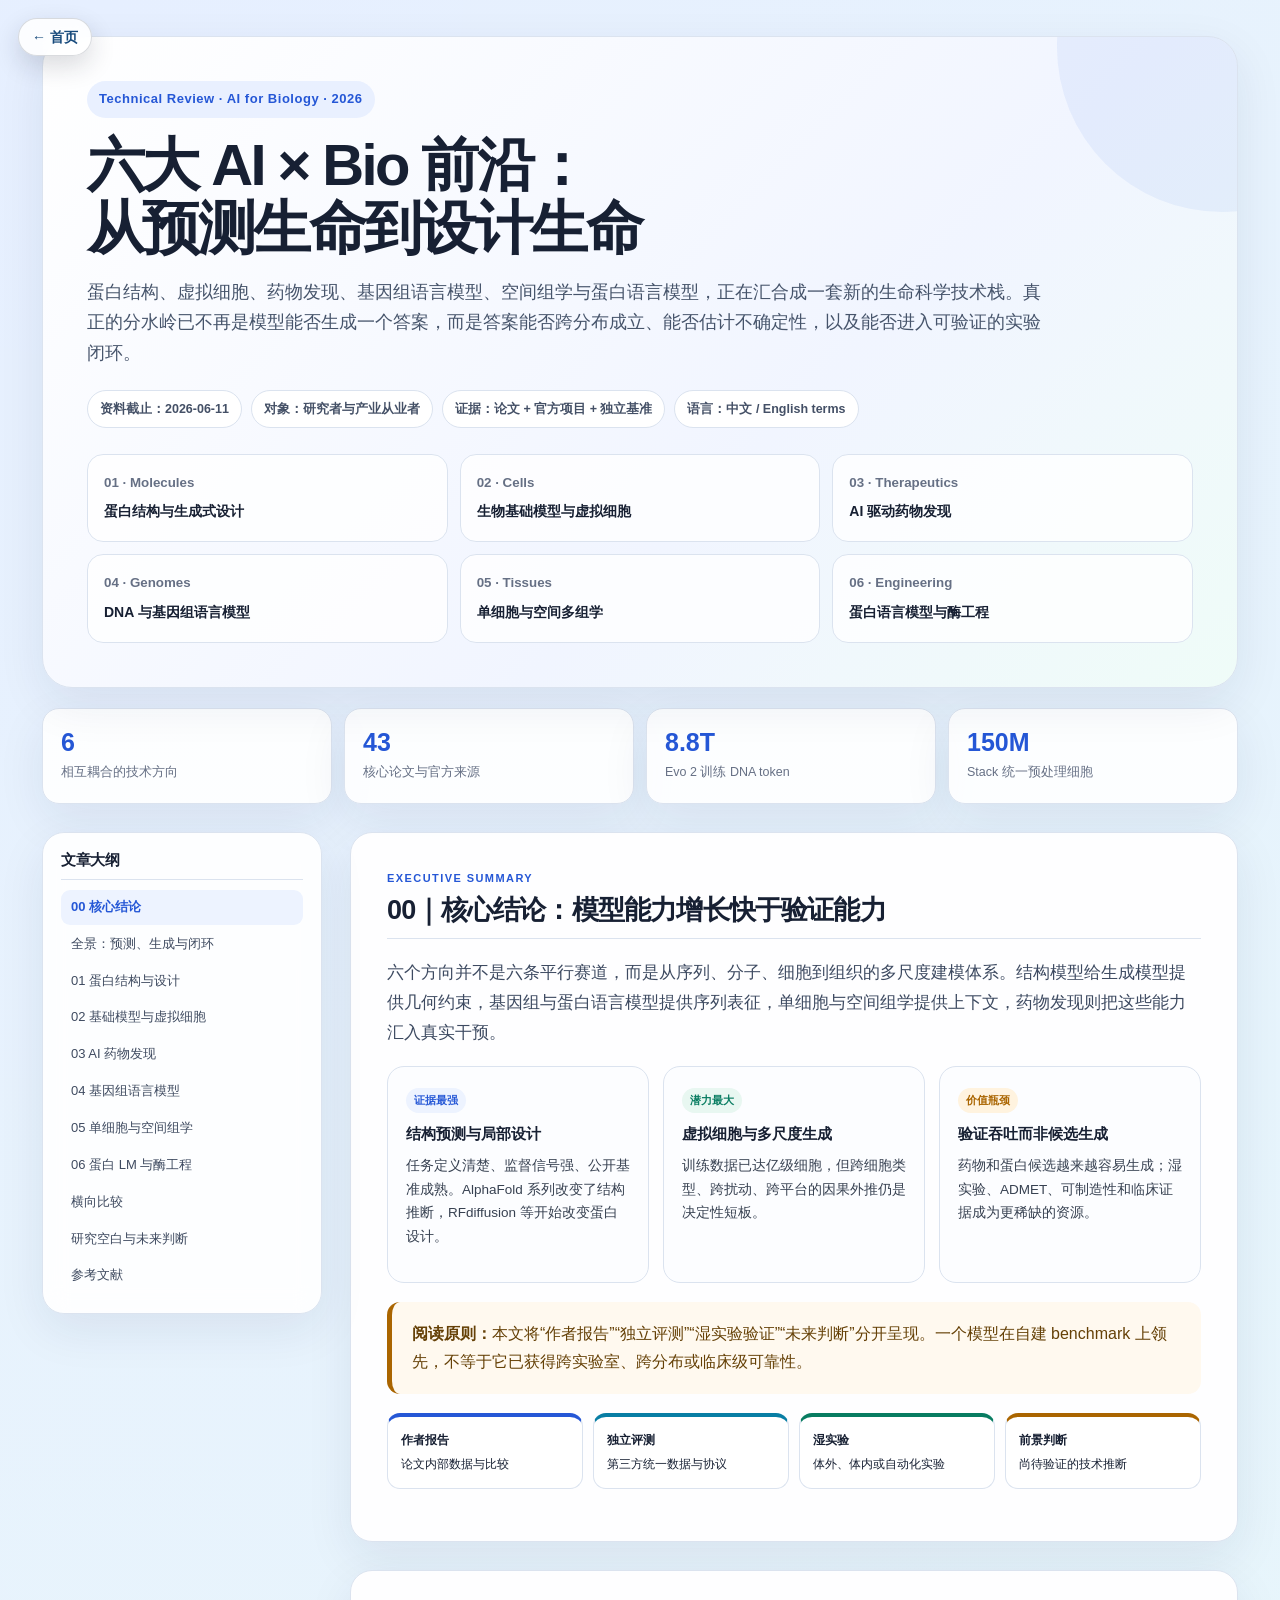
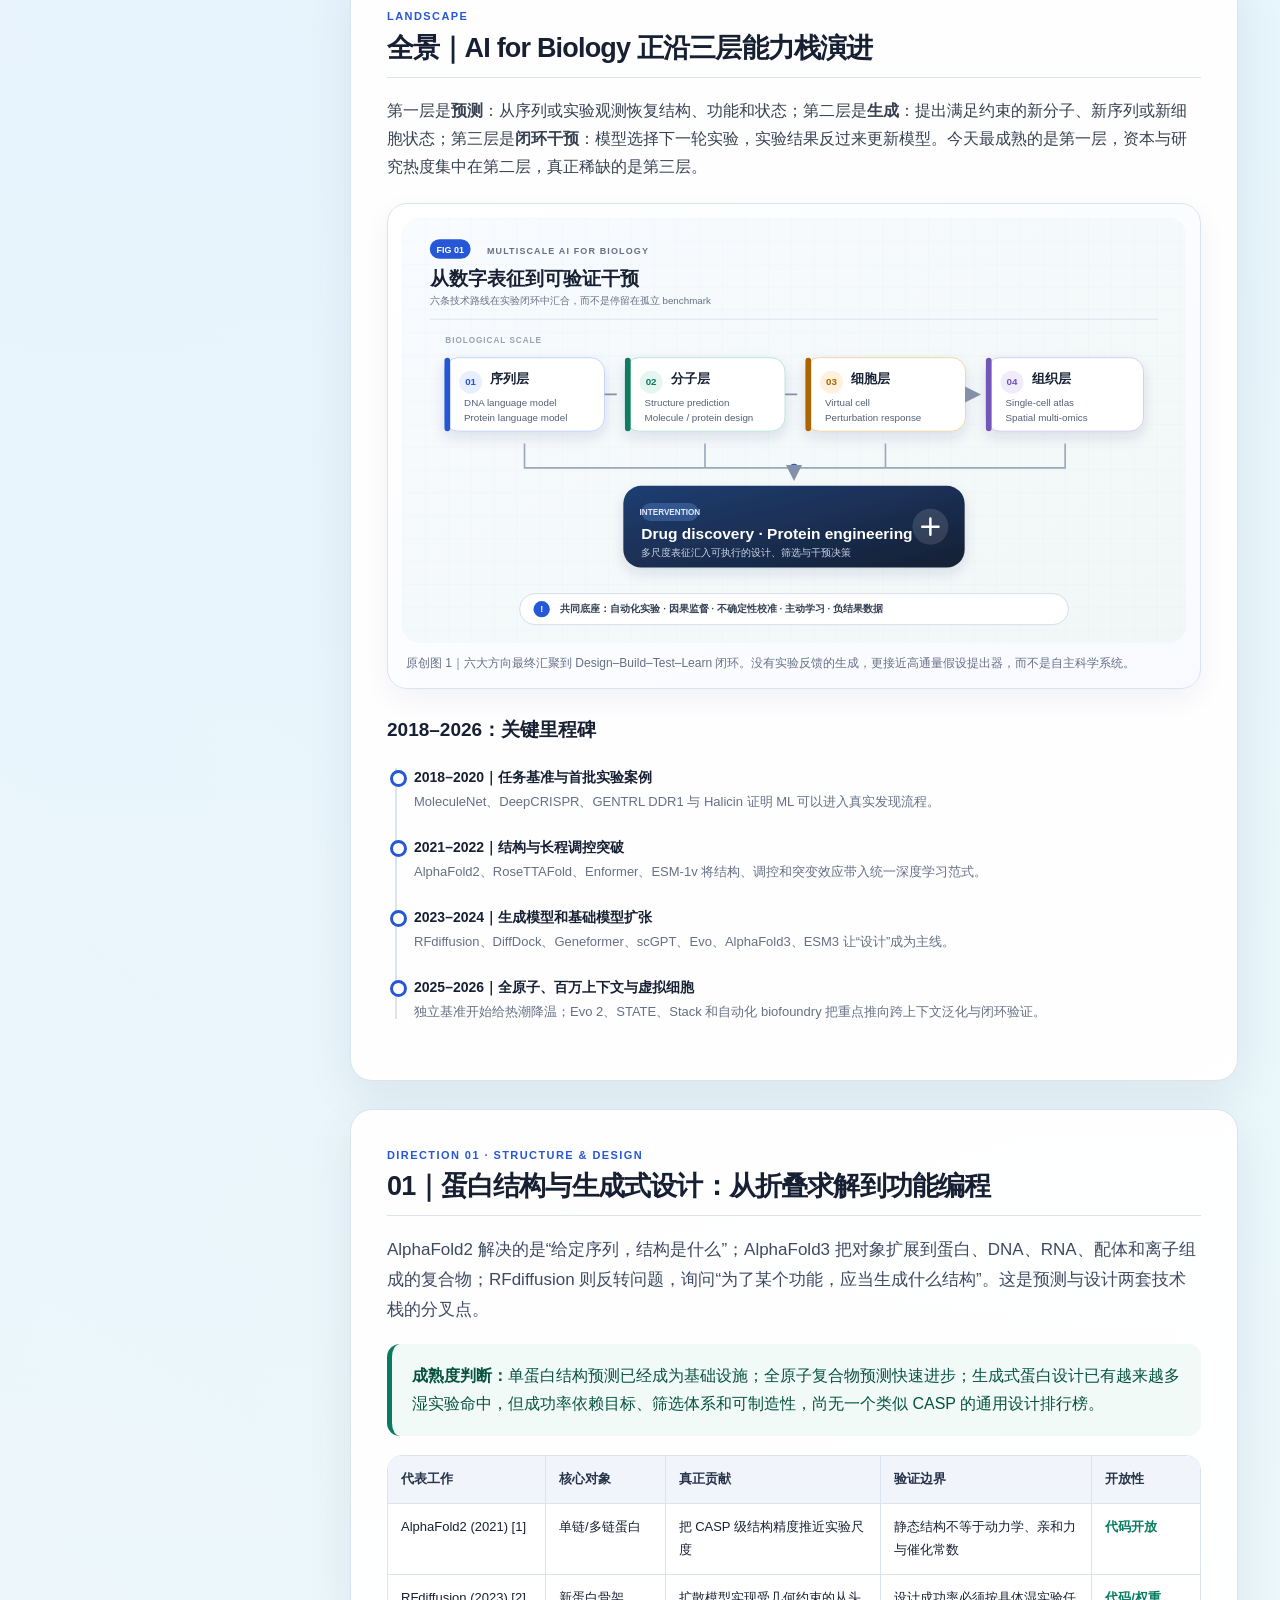
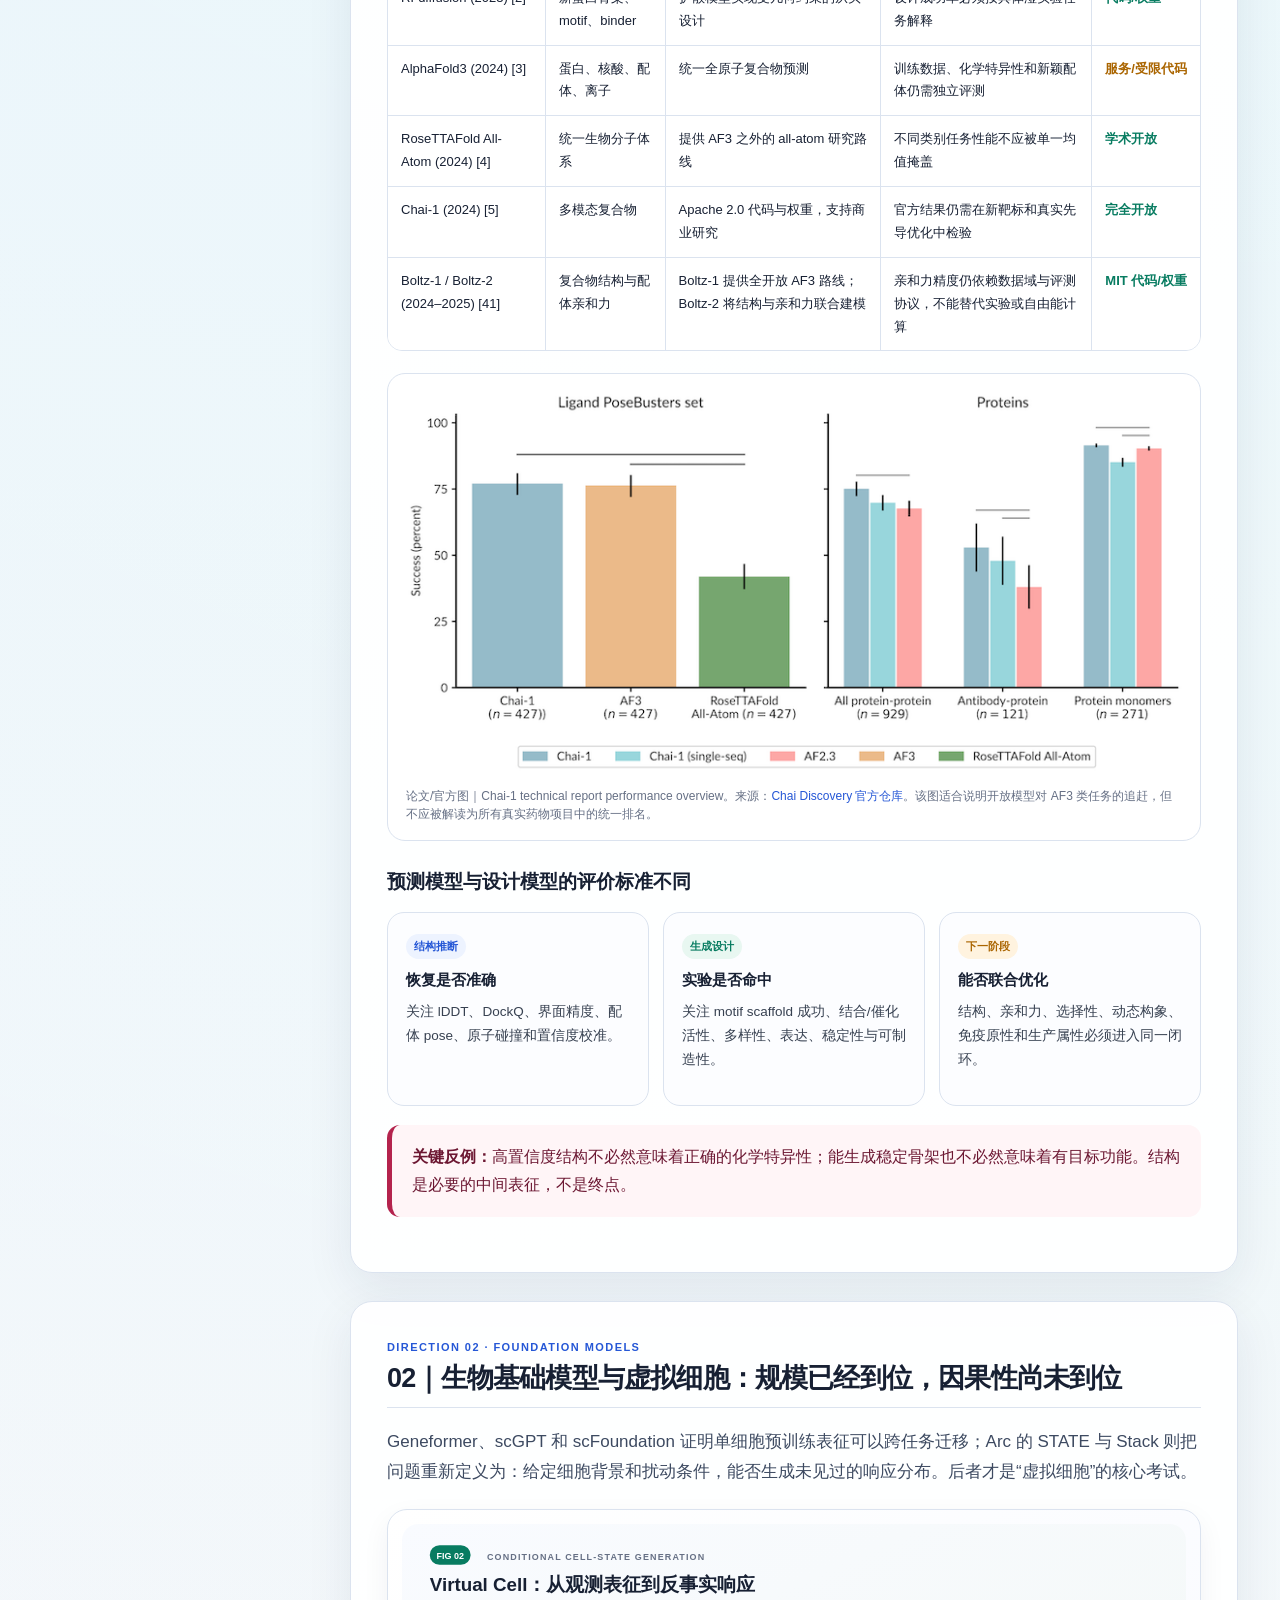
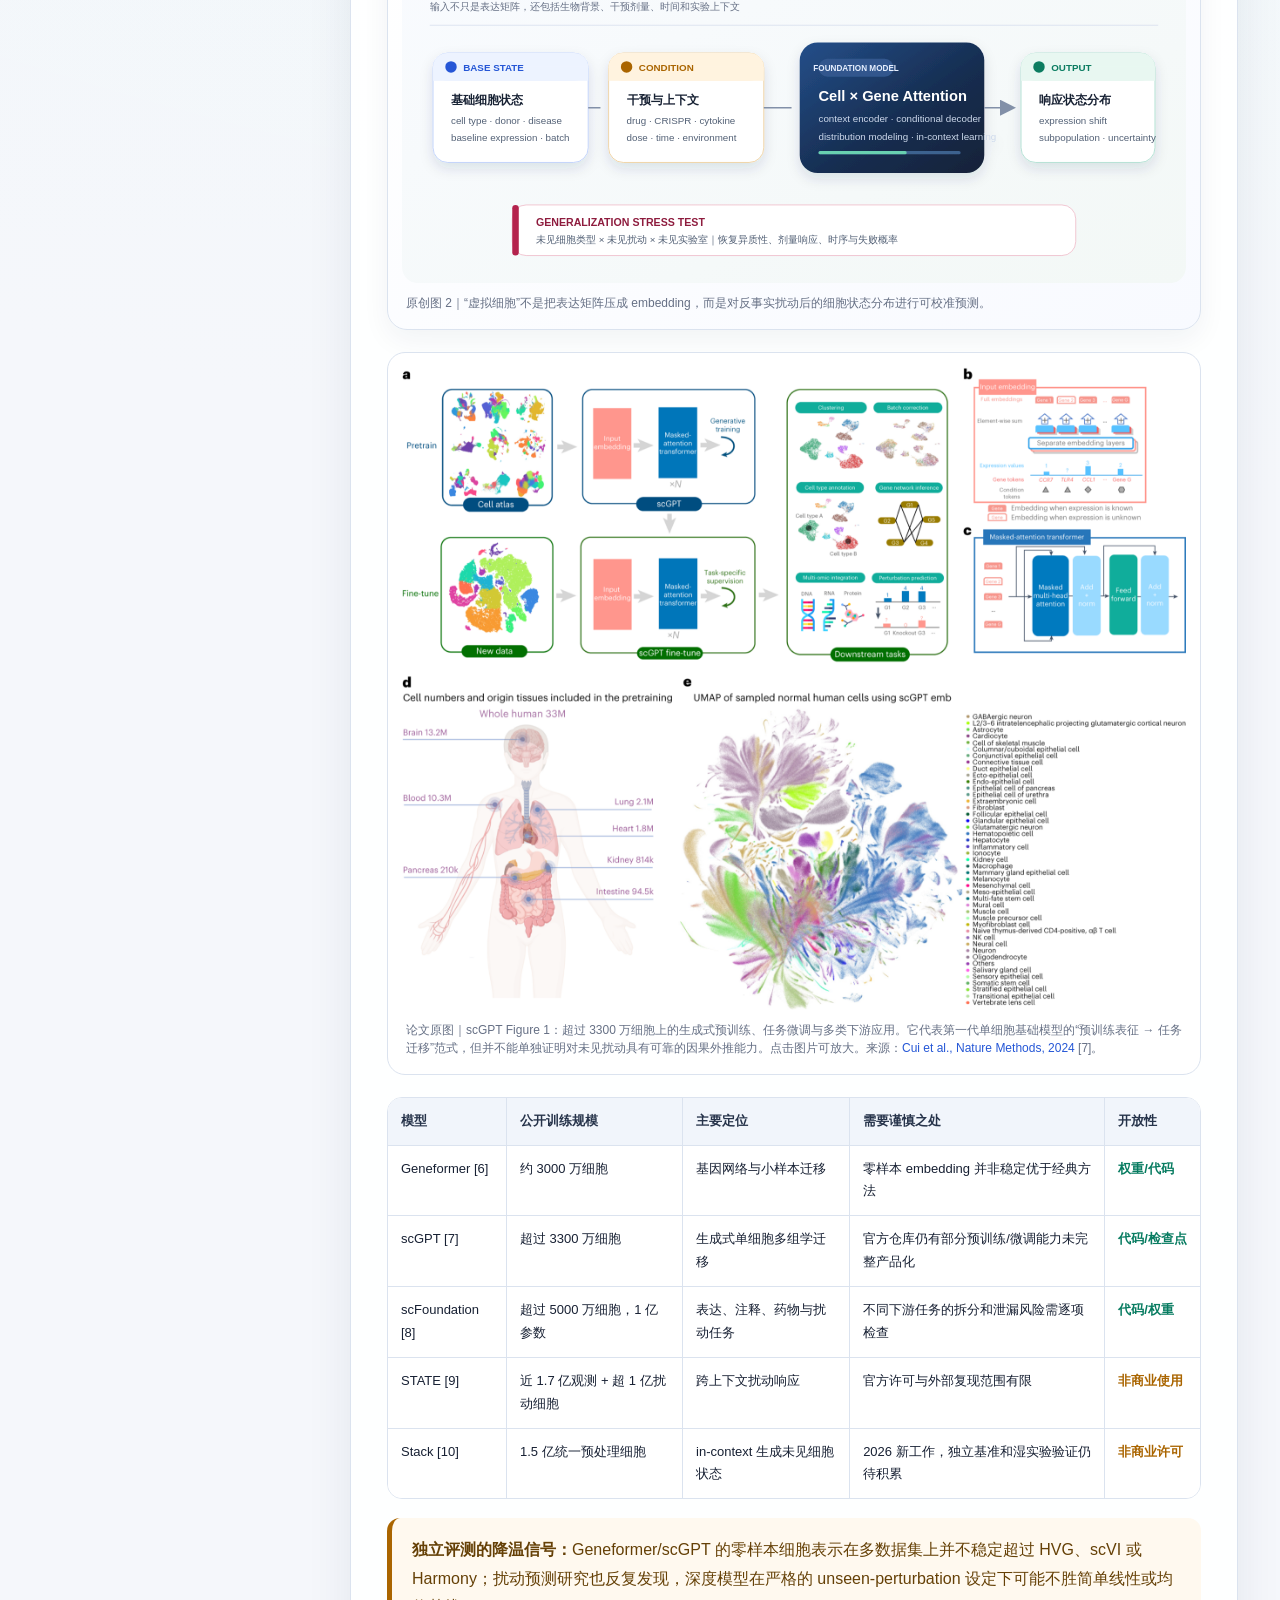
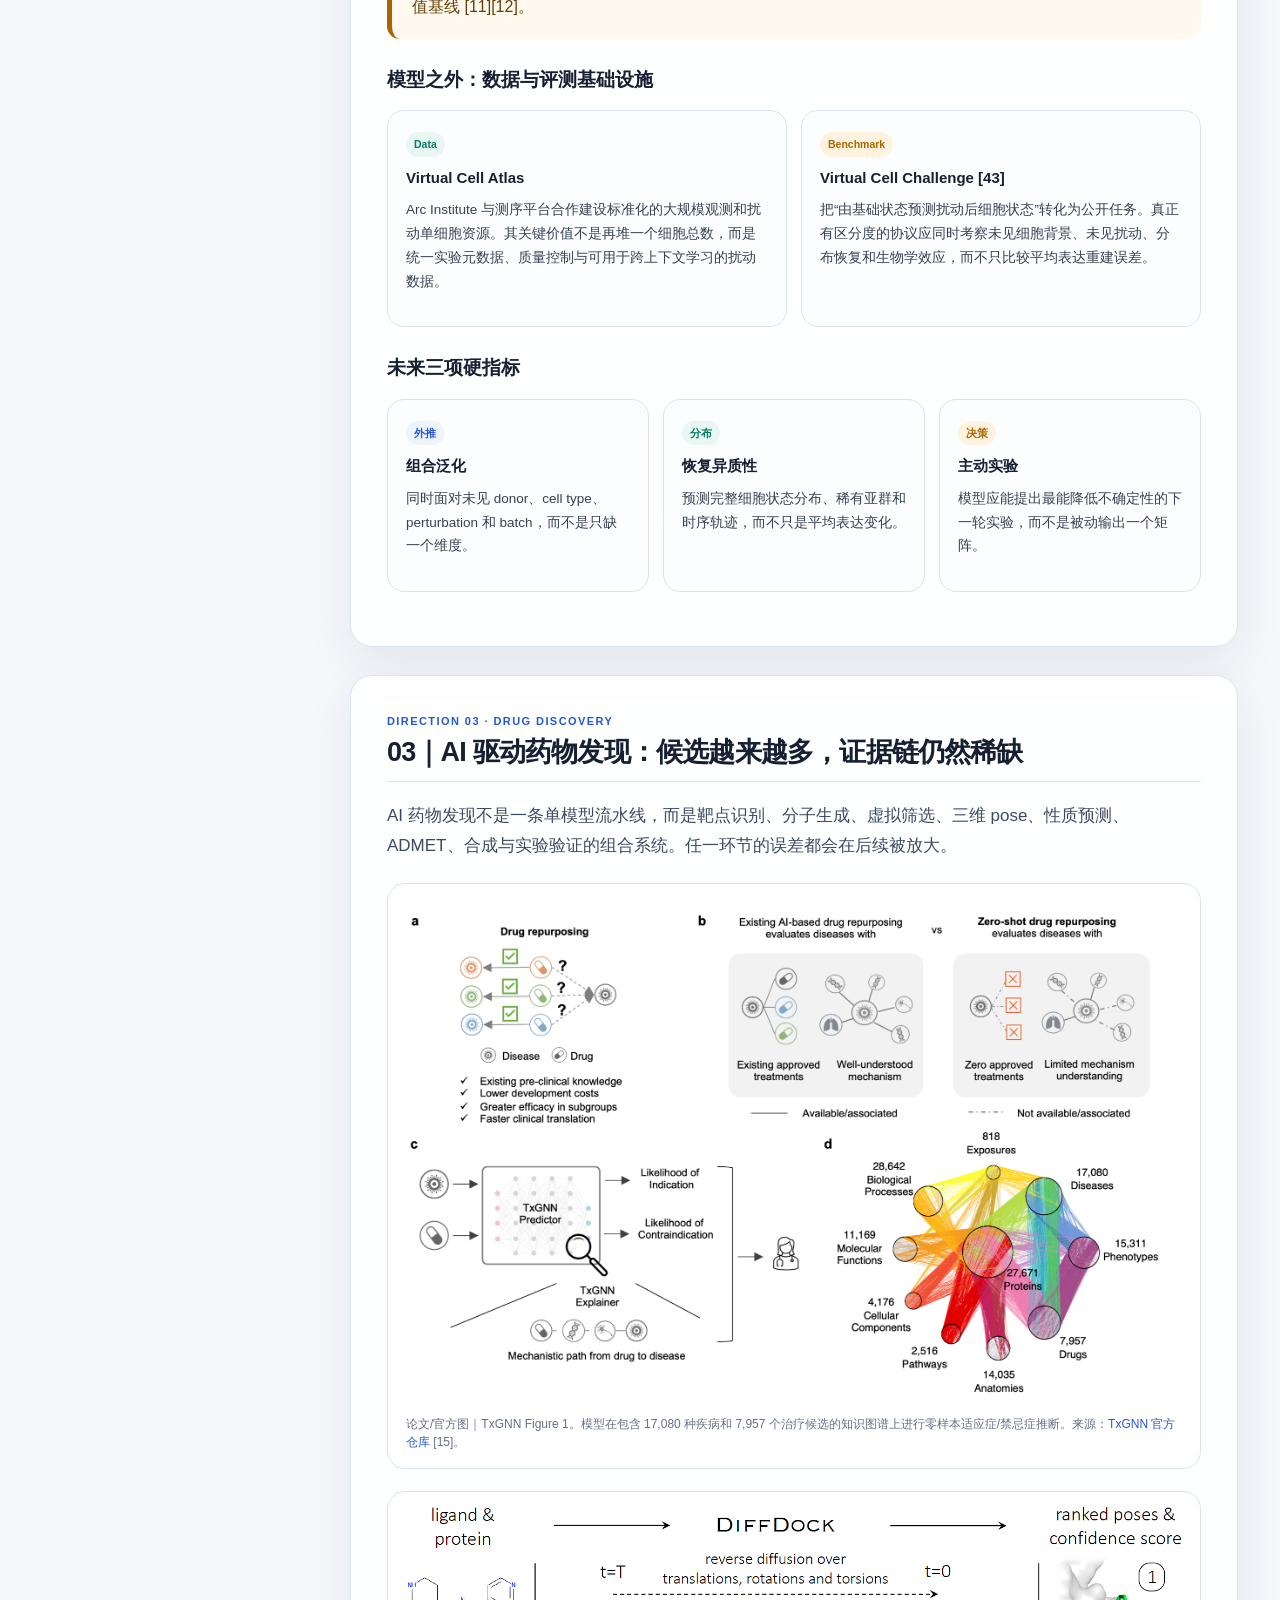
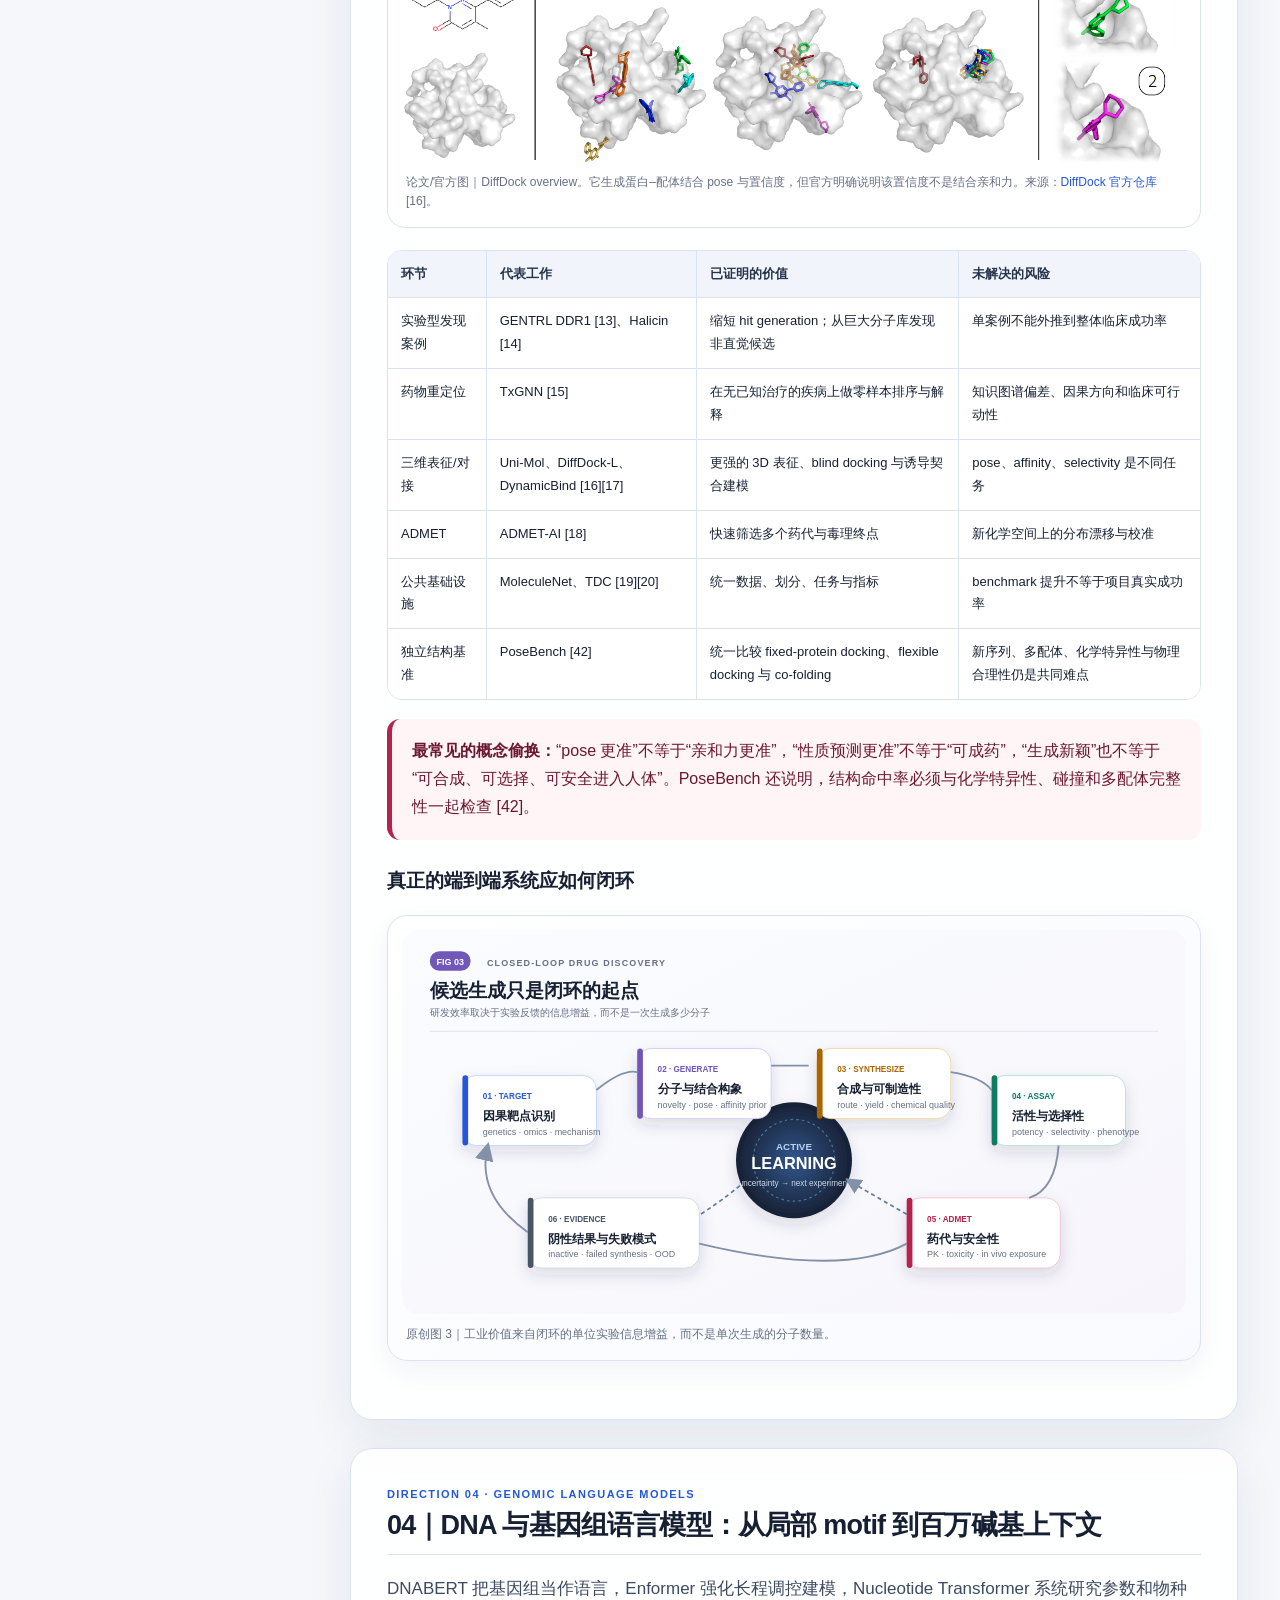
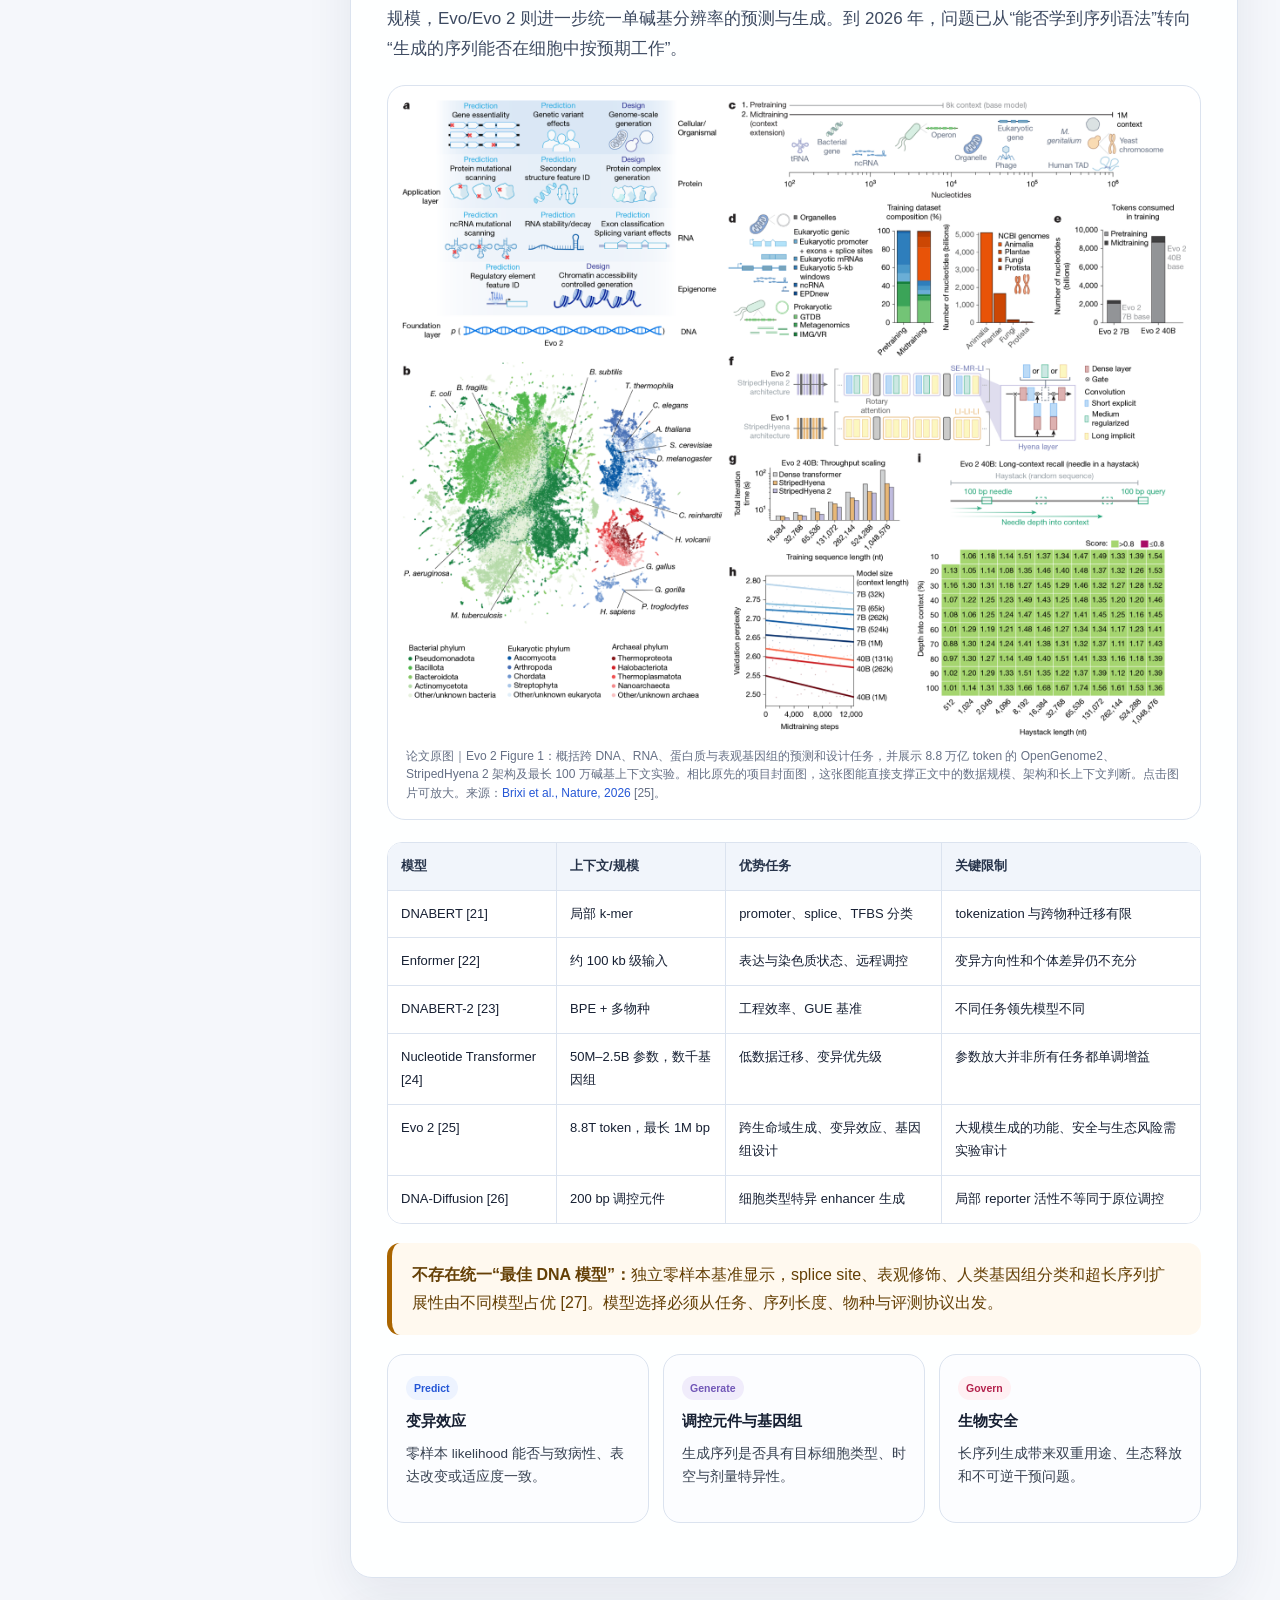
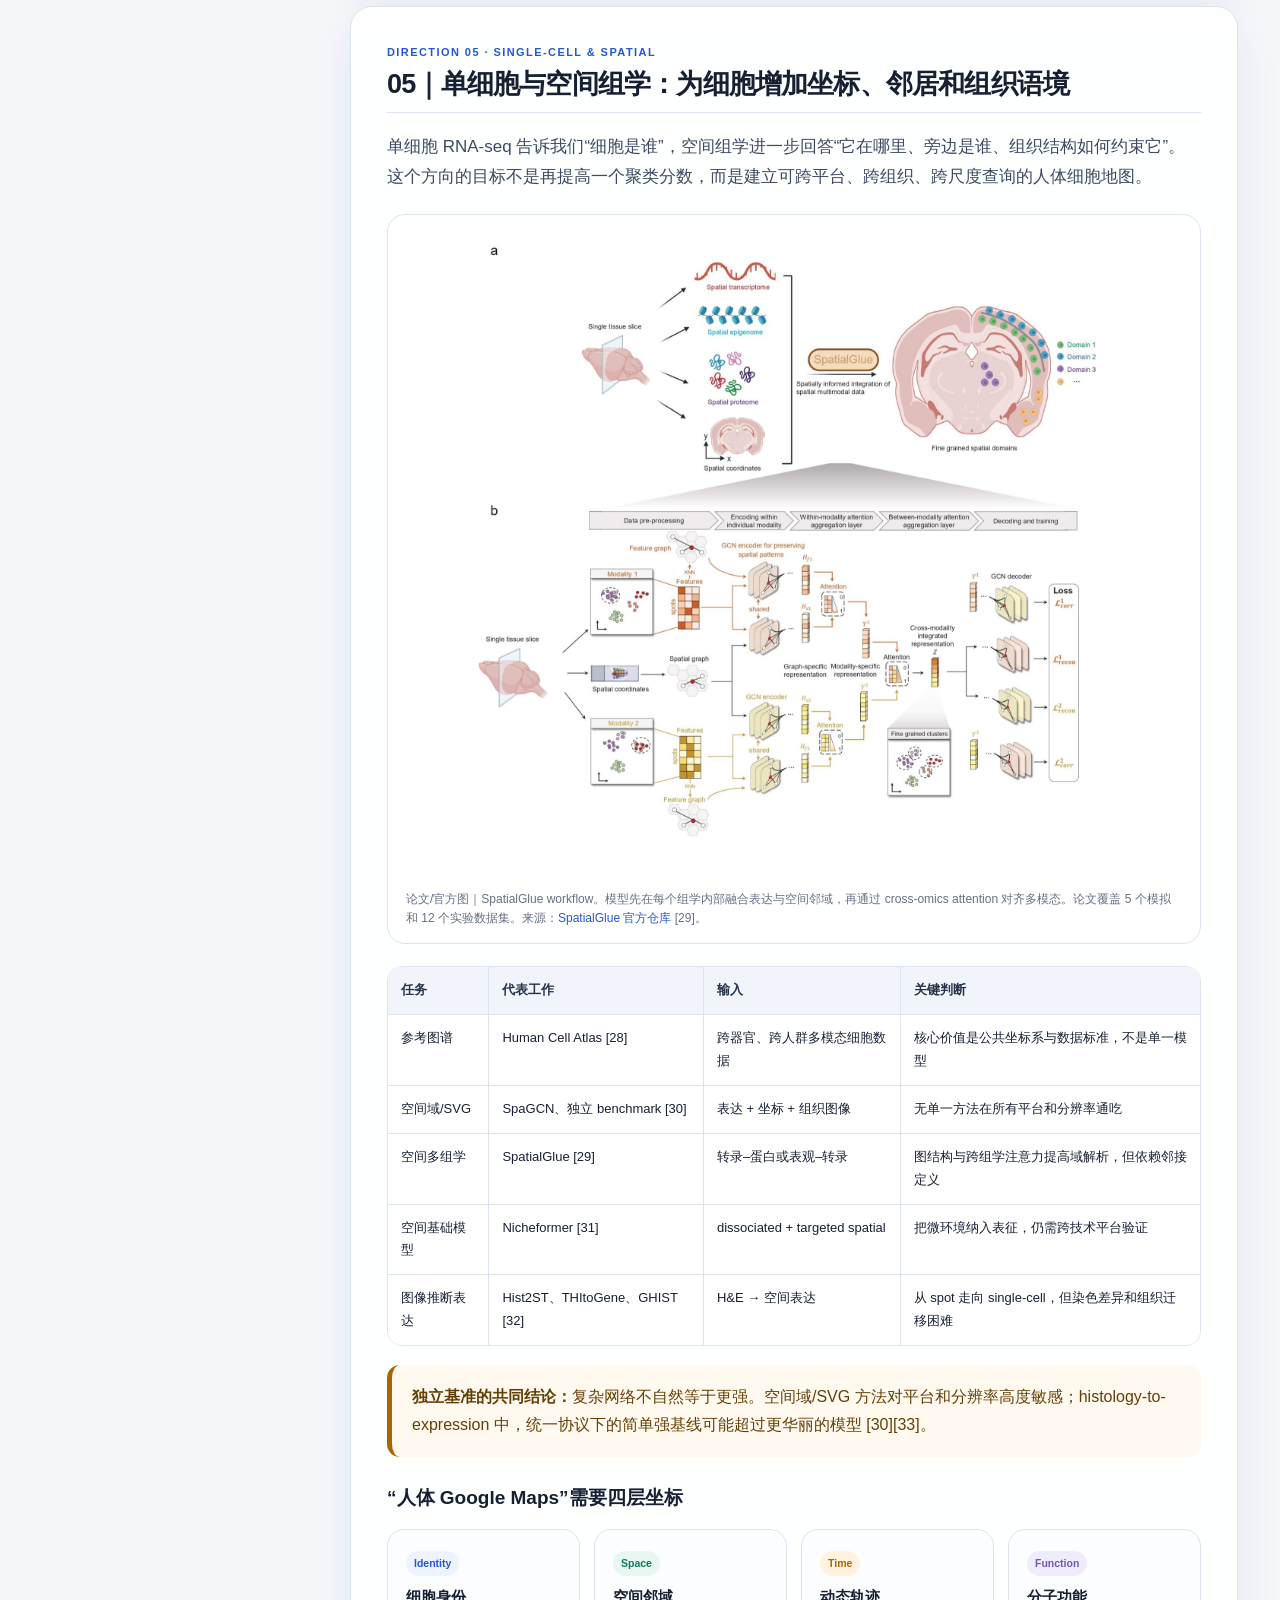
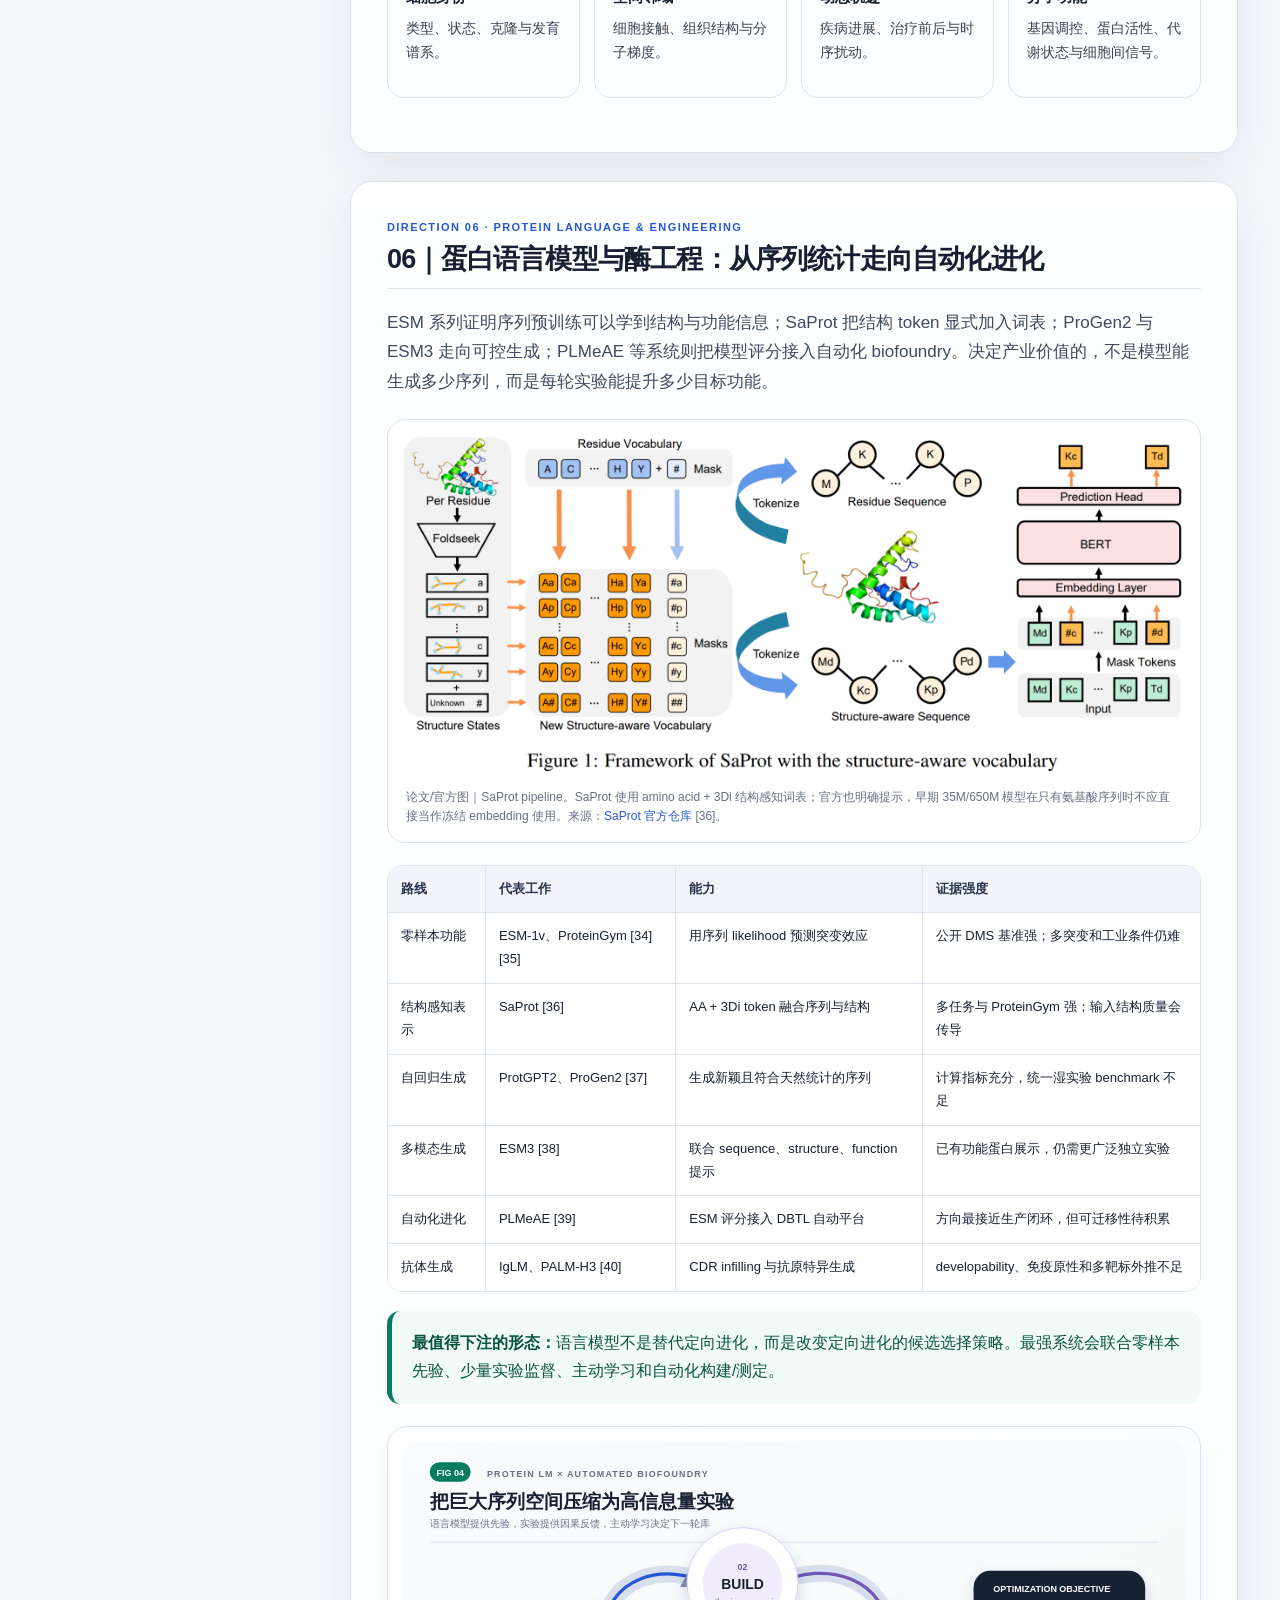
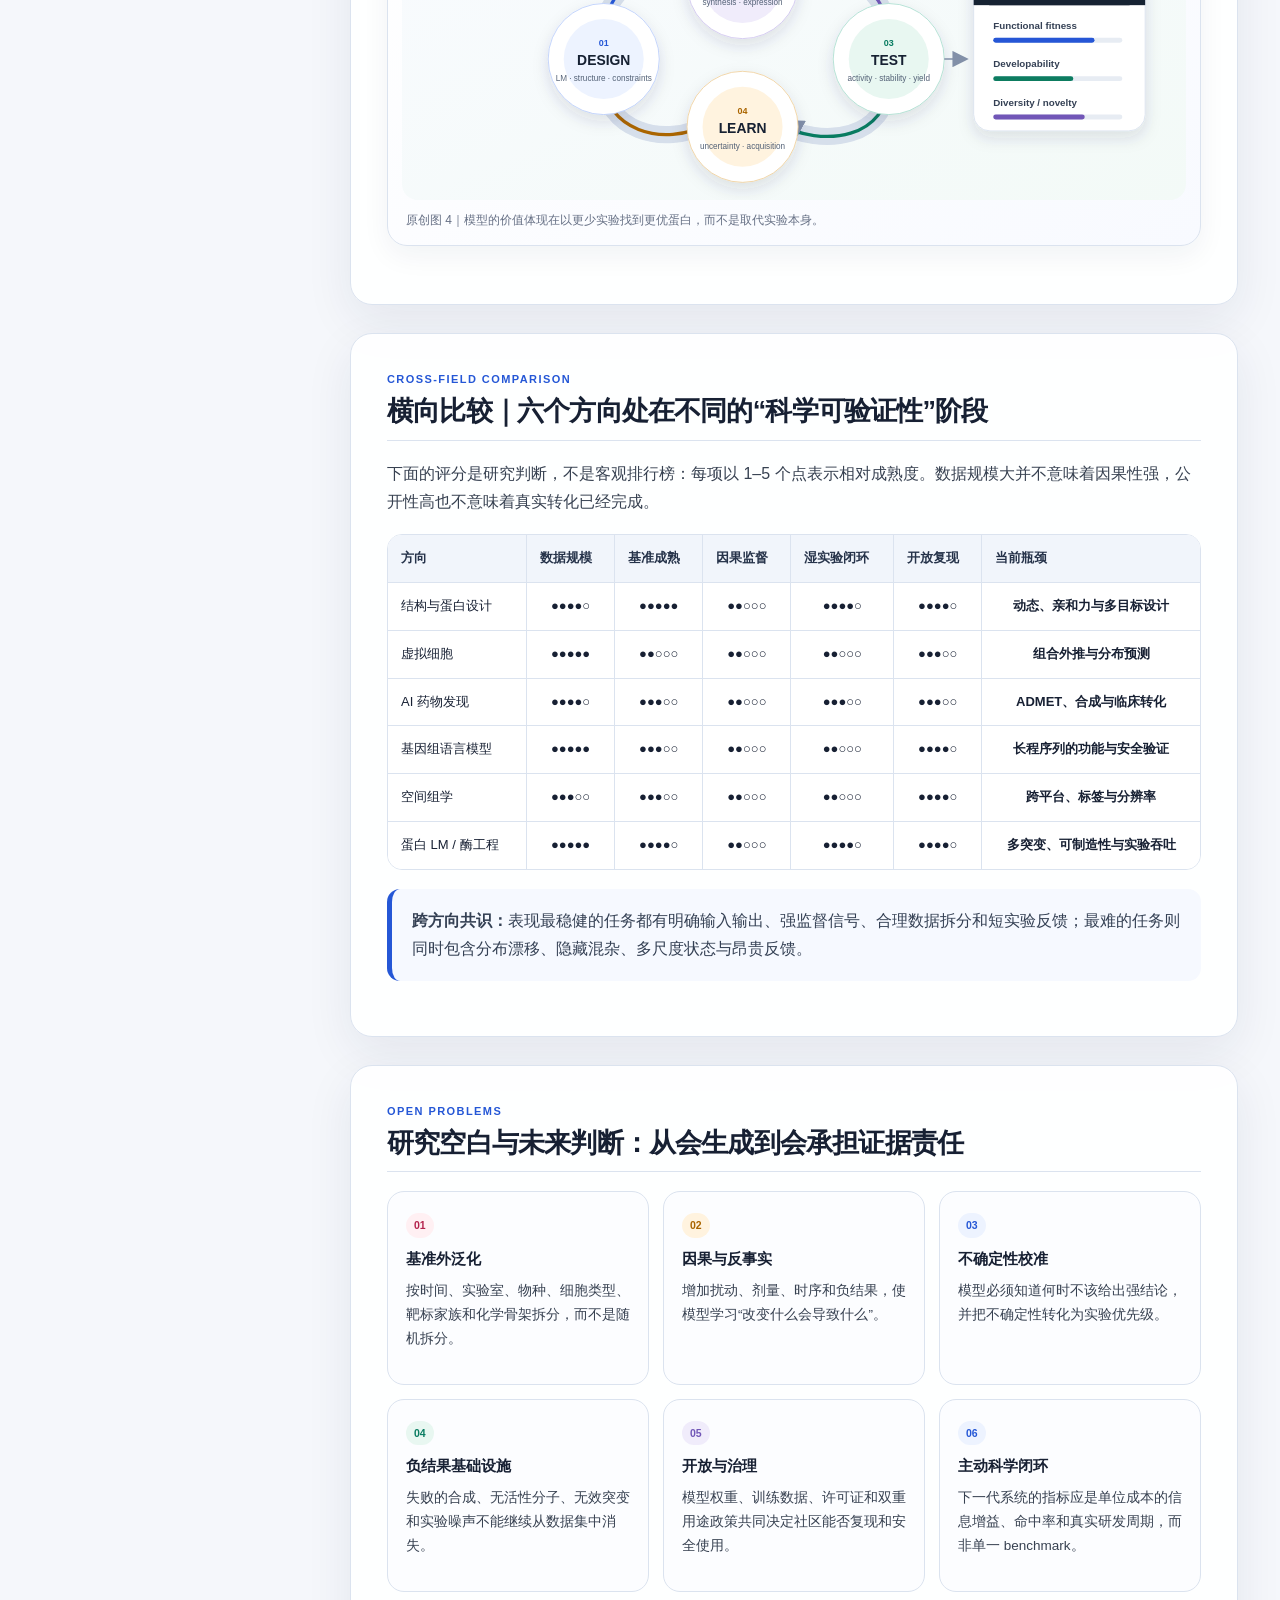
==== commit 723247c4: "update blog" ====
--- a/notes/ai-for-biology-six-frontiers/index.html
+++ b/notes/ai-for-biology-six-frontiers/index.html
@@ -47,6 +47,7 @@
     .metric strong{display:block;font-size:25px;line-height:1.2;color:var(--blue)}
     .metric span{font-size:12.5px;color:var(--muted)}
     .layout{display:grid;grid-template-columns:280px minmax(0,1fr);gap:28px;align-items:start}
+    .layout>main{min-width:0}
     .sidebar{position:sticky;top:18px}
     nav{padding:18px;border:1px solid var(--line);border-radius:var(--radius);background:rgba(255,255,255,.92);backdrop-filter:blur(12px);box-shadow:var(--shadow)}
     nav h2{font-size:15px;margin:0 0 10px;padding:0 0 9px;border-bottom:1px solid var(--line)}
@@ -65,6 +66,8 @@
     .callout.ok{border-left-color:var(--green);background:#f1faf6;color:#075340}
     .callout.rose{border-left-color:var(--rose);background:#fff5f7;color:#6c1732}
     .grid{display:grid;grid-template-columns:repeat(3,1fr);gap:14px;margin:18px 0}
+    .grid.two{grid-template-columns:repeat(2,1fr)}
+    .grid.four{grid-template-columns:repeat(4,1fr)}
     .card{padding:18px;border:1px solid var(--line);border-radius:17px;background:#fcfdff}
     .card p,.card li{font-size:13.5px}
     .tag{padding:3px 8px;margin-bottom:8px;background:var(--soft);color:var(--blue);font-size:10.5px}
@@ -86,8 +89,8 @@
     .figure{margin:22px 0;padding:14px;border:1px solid var(--line);border-radius:18px;background:#fff;text-align:center}
     .figure img{display:block;width:100%;max-height:650px;object-fit:contain;border-radius:11px;cursor:zoom-in}
     .caption{font-size:12px;color:var(--muted);margin:11px 4px 2px;line-height:1.55;text-align:left}
-    .svg-figure{margin:22px 0;padding:18px;border:1px solid var(--line);border-radius:18px;background:#fbfcff;overflow:auto}
-    .svg-figure svg{display:block;width:100%;min-width:650px;height:auto}
+    .svg-figure{margin:22px 0;padding:14px;border:1px solid var(--line);border-radius:20px;background:linear-gradient(145deg,#fff,#f8faff);overflow:auto;box-shadow:0 10px 28px rgba(27,43,73,.055)}
+    .svg-figure svg{display:block;width:100%;min-width:700px;height:auto;border-radius:14px}
     .timeline{position:relative;margin:20px 0;padding-left:27px}
     .timeline:before{content:"";position:absolute;left:8px;top:5px;bottom:5px;width:2px;background:var(--line)}
     .tl{position:relative;padding:0 0 19px}
@@ -115,7 +118,7 @@
     @media(max-width:960px){
       .wrap{padding:20px 14px 60px}.hero{padding:29px 23px}.layout{grid-template-columns:1fr}.sidebar{position:relative;top:0}
       .nav-toggle{display:block}nav{display:none}nav.open{display:block}.direction-grid{grid-template-columns:repeat(2,1fr)}
-      .metric-strip{grid-template-columns:repeat(2,1fr)}.grid{grid-template-columns:1fr}.evidence-row{grid-template-columns:repeat(2,1fr)}
+      .metric-strip{grid-template-columns:repeat(2,1fr)}.grid,.grid.two,.grid.four{grid-template-columns:1fr}.evidence-row{grid-template-columns:repeat(2,1fr)}
       section{padding:26px 20px}.refs{columns:1}
     }
     @media(max-width:560px){
@@ -150,7 +153,7 @@
 
     <div class="metric-strip" aria-label="综述关键规模">
       <div class="metric"><strong>6</strong><span>相互耦合的技术方向</span></div>
-      <div class="metric"><strong>40</strong><span>核心论文与官方来源</span></div>
+      <div class="metric"><strong>43</strong><span>核心论文与官方来源</span></div>
       <div class="metric"><strong>8.8T</strong><span>Evo 2 训练 DNA token</span></div>
       <div class="metric"><strong>150M</strong><span>Stack 统一预处理细胞</span></div>
     </div>
@@ -198,20 +201,63 @@
           <h2>全景｜AI for Biology 正沿三层能力栈演进</h2>
           <p>第一层是<strong>预测</strong>：从序列或实验观测恢复结构、功能和状态；第二层是<strong>生成</strong>：提出满足约束的新分子、新序列或新细胞状态；第三层是<strong>闭环干预</strong>：模型选择下一轮实验，实验结果反过来更新模型。今天最成熟的是第一层，资本与研究热度集中在第二层，真正稀缺的是第三层。</p>
           <div class="svg-figure" role="img" aria-label="六大 AI 生物学方向技术全景图">
-            <svg viewBox="0 0 900 430" xmlns="http://www.w3.org/2000/svg">
-              <defs><marker id="arrow" markerWidth="8" markerHeight="8" refX="7" refY="4" orient="auto"><path d="M0,0 L8,4 L0,8Z" fill="#91a0b7"/></marker></defs>
-              <rect width="900" height="430" rx="18" fill="#f8faff"/>
-              <text x="450" y="36" text-anchor="middle" font-size="18" font-weight="800" fill="#172033">从数字表征到可验证干预的多尺度技术栈</text>
-              <g font-family="-apple-system,PingFang SC,sans-serif">
-                <rect x="55" y="75" width="220" height="78" rx="15" fill="#edf3ff" stroke="#2557d6"/><text x="165" y="104" text-anchor="middle" font-weight="800" fill="#2557d6">序列层</text><text x="165" y="128" text-anchor="middle" font-size="12" fill="#536176">DNA LM · Protein LM</text>
-                <rect x="340" y="75" width="220" height="78" rx="15" fill="#eaf8f5" stroke="#087c61"/><text x="450" y="104" text-anchor="middle" font-weight="800" fill="#087c61">分子层</text><text x="450" y="128" text-anchor="middle" font-size="12" fill="#536176">结构预测 · 分子与蛋白设计</text>
-                <rect x="625" y="75" width="220" height="78" rx="15" fill="#fff4e4" stroke="#aa6500"/><text x="735" y="104" text-anchor="middle" font-weight="800" fill="#aa6500">细胞层</text><text x="735" y="128" text-anchor="middle" font-size="12" fill="#536176">Virtual Cell · Perturbation</text>
-                <path d="M275 114H330" stroke="#91a0b7" stroke-width="2" marker-end="url(#arrow)"/><path d="M560 114H615" stroke="#91a0b7" stroke-width="2" marker-end="url(#arrow)"/>
-                <rect x="198" y="200" width="220" height="78" rx="15" fill="#f2eefc" stroke="#7157b7"/><text x="308" y="229" text-anchor="middle" font-weight="800" fill="#7157b7">组织层</text><text x="308" y="253" text-anchor="middle" font-size="12" fill="#536176">Single-cell · Spatial Omics</text>
-                <rect x="482" y="200" width="220" height="78" rx="15" fill="#fff0f3" stroke="#b4234d"/><text x="592" y="229" text-anchor="middle" font-weight="800" fill="#b4234d">干预层</text><text x="592" y="253" text-anchor="middle" font-size="12" fill="#536176">Drug Discovery · Engineering</text>
-                <path d="M680 153Q650 180 620 194" fill="none" stroke="#91a0b7" stroke-width="2" marker-end="url(#arrow)"/><path d="M340 153Q315 175 310 191" fill="none" stroke="#91a0b7" stroke-width="2" marker-end="url(#arrow)"/><path d="M418 239H472" stroke="#91a0b7" stroke-width="2" marker-end="url(#arrow)"/>
-                <rect x="205" y="333" width="490" height="62" rx="16" fill="#172033"/><text x="450" y="358" text-anchor="middle" font-weight="800" fill="#fff">Design → Build → Test → Learn</text><text x="450" y="380" text-anchor="middle" font-size="12" fill="#c9d4e8">自动化实验、因果监督、不确定性校准与主动学习</text>
-                <path d="M592 278Q570 315 540 326" fill="none" stroke="#91a0b7" stroke-width="2" marker-end="url(#arrow)"/>
+            <svg viewBox="0 0 960 520" xmlns="http://www.w3.org/2000/svg">
+              <defs>
+                <linearGradient id="land-bg" x1="0" y1="0" x2="1" y2="1"><stop stop-color="#f8fbff"/><stop offset="1" stop-color="#f1f7f6"/></linearGradient>
+                <linearGradient id="land-core" x1="0" y1="0" x2="1" y2="1"><stop stop-color="#1d3e73"/><stop offset="1" stop-color="#172033"/></linearGradient>
+                <filter id="land-shadow" x="-20%" y="-20%" width="140%" height="150%"><feDropShadow dx="0" dy="7" stdDeviation="8" flood-color="#203656" flood-opacity=".12"/></filter>
+                <marker id="land-arrow" markerWidth="10" markerHeight="10" refX="8" refY="5" orient="auto"><path d="M0 0L10 5L0 10Z" fill="#8290a8"/></marker>
+                <pattern id="land-grid" width="28" height="28" patternUnits="userSpaceOnUse"><path d="M28 0H0V28" fill="none" stroke="#dfe7f2" stroke-width=".65"/></pattern>
+              </defs>
+              <rect width="960" height="520" rx="20" fill="url(#land-bg)"/><rect width="960" height="520" rx="20" fill="url(#land-grid)" opacity=".55"/>
+              <g font-family="-apple-system,BlinkMacSystemFont,'PingFang SC',sans-serif">
+                <rect x="34" y="26" width="50" height="24" rx="12" fill="#2557d6"/><text x="59" y="43" text-anchor="middle" font-size="11" font-weight="800" fill="#fff">FIG 01</text>
+                <text x="104" y="44" font-size="11" font-weight="800" letter-spacing="1.4" fill="#667085">MULTISCALE AI FOR BIOLOGY</text>
+                <text x="34" y="82" font-size="23" font-weight="850" fill="#172033">从数字表征到可验证干预</text>
+                <text x="34" y="105" font-size="12" fill="#667085">六条技术路线在实验闭环中汇合，而不是停留在孤立 benchmark</text>
+                <line x1="34" y1="124" x2="926" y2="124" stroke="#d8e1ee"/>
+
+                <text x="53" y="153" font-size="10" font-weight="800" letter-spacing="1.2" fill="#98a2b3">BIOLOGICAL SCALE</text>
+                <g filter="url(#land-shadow)">
+                  <rect x="52" y="171" width="196" height="90" rx="17" fill="#fff" stroke="#b9cdfc"/>
+                  <rect x="52" y="171" width="7" height="90" rx="4" fill="#2557d6"/>
+                  <circle cx="84" cy="201" r="14" fill="#e8efff"/><text x="84" y="205" text-anchor="middle" font-size="12" font-weight="900" fill="#2557d6">01</text>
+                  <text x="108" y="202" font-size="16" font-weight="850" fill="#172033">序列层</text>
+                  <text x="76" y="230" font-size="12" fill="#536176">DNA language model</text><text x="76" y="248" font-size="12" fill="#536176">Protein language model</text>
+
+                  <rect x="273" y="171" width="196" height="90" rx="17" fill="#fff" stroke="#addfd2"/>
+                  <rect x="273" y="171" width="7" height="90" rx="4" fill="#087c61"/>
+                  <circle cx="305" cy="201" r="14" fill="#e5f5ef"/><text x="305" y="205" text-anchor="middle" font-size="12" font-weight="900" fill="#087c61">02</text>
+                  <text x="329" y="202" font-size="16" font-weight="850" fill="#172033">分子层</text>
+                  <text x="297" y="230" font-size="12" fill="#536176">Structure prediction</text><text x="297" y="248" font-size="12" fill="#536176">Molecule / protein design</text>
+
+                  <rect x="494" y="171" width="196" height="90" rx="17" fill="#fff" stroke="#f0cf99"/>
+                  <rect x="494" y="171" width="7" height="90" rx="4" fill="#aa6500"/>
+                  <circle cx="526" cy="201" r="14" fill="#fff1dc"/><text x="526" y="205" text-anchor="middle" font-size="12" font-weight="900" fill="#aa6500">03</text>
+                  <text x="550" y="202" font-size="16" font-weight="850" fill="#172033">细胞层</text>
+                  <text x="518" y="230" font-size="12" fill="#536176">Virtual cell</text><text x="518" y="248" font-size="12" fill="#536176">Perturbation response</text>
+
+                  <rect x="715" y="171" width="193" height="90" rx="17" fill="#fff" stroke="#d0c4ef"/>
+                  <rect x="715" y="171" width="7" height="90" rx="4" fill="#7157b7"/>
+                  <circle cx="747" cy="201" r="14" fill="#f0ecfb"/><text x="747" y="205" text-anchor="middle" font-size="12" font-weight="900" fill="#7157b7">04</text>
+                  <text x="771" y="202" font-size="16" font-weight="850" fill="#172033">组织层</text>
+                  <text x="739" y="230" font-size="12" fill="#536176">Single-cell atlas</text><text x="739" y="248" font-size="12" fill="#536176">Spatial multi-omics</text>
+                </g>
+                <path d="M248 216H263M469 216H484M690 216H705" stroke="#8290a8" stroke-width="2" marker-end="url(#land-arrow)"/>
+
+                <path d="M150 276V306H480M371 276V306M592 276V306M812 276V306H480" fill="none" stroke="#9aa8bc" stroke-width="2"/>
+                <circle cx="480" cy="306" r="5" fill="#2557d6"/>
+                <g filter="url(#land-shadow)">
+                  <rect x="271" y="328" width="418" height="100" rx="22" fill="url(#land-core)"/>
+                  <rect x="293" y="349" width="70" height="22" rx="11" fill="#31578d"/><text x="328" y="364" text-anchor="middle" font-size="10" font-weight="800" fill="#dfeaff">INTERVENTION</text>
+                  <text x="293" y="393" font-size="19" font-weight="850" fill="#fff">Drug discovery · Protein engineering</text>
+                  <text x="293" y="414" font-size="12" fill="#cbd5e7">多尺度表征汇入可执行的设计、筛选与干预决策</text>
+                  <circle cx="647" cy="378" r="22" fill="#fff" opacity=".12"/><path d="M637 378H657M647 368V388" stroke="#fff" stroke-width="3" stroke-linecap="round"/>
+                </g>
+                <path d="M480 306V318" stroke="#8290a8" stroke-width="2" marker-end="url(#land-arrow)"/>
+                <rect x="144" y="460" width="672" height="38" rx="19" fill="#fff" stroke="#ccd7e5"/>
+                <circle cx="171" cy="479" r="10" fill="#2557d6"/><text x="171" y="483" text-anchor="middle" font-size="11" font-weight="900" fill="#fff">!</text>
+                <text x="194" y="483" font-size="12" font-weight="750" fill="#344054">共同底座：自动化实验 · 因果监督 · 不确定性校准 · 主动学习 · 负结果数据</text>
               </g>
             </svg>
             <div class="caption">原创图 1｜六大方向最终汇聚到 Design–Build–Test–Learn 闭环。没有实验反馈的生成，更接近高通量假设提出器，而不是自主科学系统。</div>
@@ -239,6 +285,7 @@
                 <tr><td>AlphaFold3 (2024) [3]</td><td>蛋白、核酸、配体、离子</td><td>统一全原子复合物预测</td><td>训练数据、化学特异性和新颖配体仍需独立评测</td><td class="status partial">服务/受限代码</td></tr>
                 <tr><td>RoseTTAFold All-Atom (2024) [4]</td><td>统一生物分子体系</td><td>提供 AF3 之外的 all-atom 研究路线</td><td>不同类别任务性能不应被单一均值掩盖</td><td class="status open">学术开放</td></tr>
                 <tr><td>Chai-1 (2024) [5]</td><td>多模态复合物</td><td>Apache 2.0 代码与权重，支持商业研究</td><td>官方结果仍需在新靶标和真实先导优化中检验</td><td class="status open">完全开放</td></tr>
+                <tr><td>Boltz-1 / Boltz-2 (2024–2025) [41]</td><td>复合物结构与配体亲和力</td><td>Boltz-1 提供全开放 AF3 路线；Boltz-2 将结构与亲和力联合建模</td><td>亲和力精度仍依赖数据域与评测协议，不能替代实验或自由能计算</td><td class="status open">MIT 代码/权重</td></tr>
               </tbody>
             </table>
           </div>
@@ -260,21 +307,63 @@
           <h2>02｜生物基础模型与虚拟细胞：规模已经到位，因果性尚未到位</h2>
           <p class="lead">Geneformer、scGPT 和 scFoundation 证明单细胞预训练表征可以跨任务迁移；Arc 的 STATE 与 Stack 则把问题重新定义为：给定细胞背景和扰动条件，能否生成未见过的响应分布。后者才是“虚拟细胞”的核心考试。</p>
           <div class="svg-figure" role="img" aria-label="虚拟细胞模型的数据流">
-            <svg viewBox="0 0 900 330" xmlns="http://www.w3.org/2000/svg">
-              <defs><marker id="vca" markerWidth="8" markerHeight="8" refX="7" refY="4" orient="auto"><path d="M0 0L8 4L0 8Z" fill="#8290a8"/></marker></defs>
-              <rect width="900" height="330" rx="18" fill="#f8faff"/>
-              <g font-family="-apple-system,PingFang SC,sans-serif">
-                <text x="450" y="34" text-anchor="middle" font-size="18" font-weight="800" fill="#172033">Virtual Cell：从观测表征到反事实响应</text>
-                <rect x="35" y="82" width="170" height="100" rx="15" fill="#edf3ff" stroke="#2557d6"/><text x="120" y="112" text-anchor="middle" font-weight="800" fill="#2557d6">基础状态</text><text x="120" y="138" text-anchor="middle" font-size="12" fill="#536176">cell type · donor</text><text x="120" y="158" text-anchor="middle" font-size="12" fill="#536176">disease · batch</text>
-                <rect x="255" y="82" width="170" height="100" rx="15" fill="#fff4e4" stroke="#aa6500"/><text x="340" y="112" text-anchor="middle" font-weight="800" fill="#aa6500">干预条件</text><text x="340" y="138" text-anchor="middle" font-size="12" fill="#536176">drug · CRISPR</text><text x="340" y="158" text-anchor="middle" font-size="12" fill="#536176">dose · time</text>
-                <rect x="475" y="64" width="190" height="136" rx="18" fill="#172033"/><text x="570" y="104" text-anchor="middle" font-weight="800" fill="#fff">Foundation Model</text><text x="570" y="130" text-anchor="middle" font-size="12" fill="#c9d4e8">gene × cell attention</text><text x="570" y="152" text-anchor="middle" font-size="12" fill="#c9d4e8">in-context / conditional generation</text><text x="570" y="176" text-anchor="middle" font-size="12" fill="#c9d4e8">uncertainty (仍不足)</text>
-                <rect x="715" y="82" width="150" height="100" rx="15" fill="#e9f8f3" stroke="#087c61"/><text x="790" y="112" text-anchor="middle" font-weight="800" fill="#087c61">响应分布</text><text x="790" y="138" text-anchor="middle" font-size="12" fill="#536176">expression shift</text><text x="790" y="158" text-anchor="middle" font-size="12" fill="#536176">cell-state mixture</text>
-                <path d="M205 132H245" stroke="#8290a8" stroke-width="2" marker-end="url(#vca)"/><path d="M425 132H465" stroke="#8290a8" stroke-width="2" marker-end="url(#vca)"/><path d="M665 132H705" stroke="#8290a8" stroke-width="2" marker-end="url(#vca)"/>
-                <rect x="180" y="245" width="540" height="50" rx="13" fill="#fff" stroke="#dbe3ef"/><text x="450" y="267" text-anchor="middle" font-weight="800" fill="#b4234d">真正难点：未见细胞类型 × 未见扰动 × 未见实验室</text><text x="450" y="285" text-anchor="middle" font-size="11" fill="#667085">不能只重建均值，还要恢复异质性、剂量响应、时序和失败概率</text>
+            <svg viewBox="0 0 960 440" xmlns="http://www.w3.org/2000/svg">
+              <defs>
+                <linearGradient id="vc-bg" x1="0" y1="0" x2="1" y2="1"><stop stop-color="#f9fbff"/><stop offset="1" stop-color="#f3f8f6"/></linearGradient>
+                <linearGradient id="vc-model" x1="0" y1="0" x2="1" y2="1"><stop stop-color="#244f8a"/><stop offset=".55" stop-color="#172e52"/><stop offset="1" stop-color="#152238"/></linearGradient>
+                <filter id="vc-shadow" x="-20%" y="-20%" width="140%" height="150%"><feDropShadow dx="0" dy="7" stdDeviation="8" flood-color="#203656" flood-opacity=".12"/></filter>
+                <marker id="vc-arrow" markerWidth="10" markerHeight="10" refX="8" refY="5" orient="auto"><path d="M0 0L10 5L0 10Z" fill="#8290a8"/></marker>
+              </defs>
+              <rect width="960" height="440" rx="20" fill="url(#vc-bg)"/>
+              <g font-family="-apple-system,BlinkMacSystemFont,'PingFang SC',sans-serif">
+                <rect x="34" y="26" width="50" height="24" rx="12" fill="#087c61"/><text x="59" y="43" text-anchor="middle" font-size="11" font-weight="800" fill="#fff">FIG 02</text>
+                <text x="104" y="44" font-size="11" font-weight="800" letter-spacing="1.4" fill="#667085">CONDITIONAL CELL-STATE GENERATION</text>
+                <text x="34" y="82" font-size="23" font-weight="850" fill="#172033">Virtual Cell：从观测表征到反事实响应</text>
+                <text x="34" y="105" font-size="12" fill="#667085">输入不只是表达矩阵，还包括生物背景、干预剂量、时间和实验上下文</text>
+                <line x1="34" y1="124" x2="926" y2="124" stroke="#d8e1ee"/>
+
+                <g filter="url(#vc-shadow)">
+                  <rect x="38" y="158" width="190" height="134" rx="18" fill="#fff" stroke="#b9cdfc"/>
+                  <rect x="38" y="158" width="190" height="34" rx="18" fill="#edf3ff"/><rect x="38" y="175" width="190" height="17" fill="#edf3ff"/>
+                  <circle cx="60" cy="175" r="7" fill="#2557d6"/><text x="75" y="180" font-size="12" font-weight="850" fill="#2557d6">BASE STATE</text>
+                  <text x="60" y="220" font-size="15" font-weight="850" fill="#172033">基础细胞状态</text>
+                  <text x="60" y="245" font-size="12" fill="#536176">cell type · donor · disease</text>
+                  <text x="60" y="266" font-size="12" fill="#536176">baseline expression · batch</text>
+
+                  <rect x="253" y="158" width="190" height="134" rx="18" fill="#fff" stroke="#efce99"/>
+                  <rect x="253" y="158" width="190" height="34" rx="18" fill="#fff3df"/><rect x="253" y="175" width="190" height="17" fill="#fff3df"/>
+                  <circle cx="275" cy="175" r="7" fill="#aa6500"/><text x="290" y="180" font-size="12" font-weight="850" fill="#aa6500">CONDITION</text>
+                  <text x="275" y="220" font-size="15" font-weight="850" fill="#172033">干预与上下文</text>
+                  <text x="275" y="245" font-size="12" fill="#536176">drug · CRISPR · cytokine</text>
+                  <text x="275" y="266" font-size="12" fill="#536176">dose · time · environment</text>
+
+                  <rect x="487" y="145" width="226" height="160" rx="22" fill="url(#vc-model)"/>
+                  <rect x="510" y="165" width="92" height="22" rx="11" fill="#31578d"/><text x="556" y="180" text-anchor="middle" font-size="10" font-weight="800" fill="#e7efff">FOUNDATION MODEL</text>
+                  <text x="510" y="217" font-size="18" font-weight="850" fill="#fff">Cell × Gene Attention</text>
+                  <text x="510" y="243" font-size="12" fill="#ccd8eb">context encoder · conditional decoder</text>
+                  <text x="510" y="265" font-size="12" fill="#ccd8eb">distribution modeling · in-context learning</text>
+                  <rect x="510" y="278" width="174" height="4" rx="2" fill="#3e628f"/><rect x="510" y="278" width="108" height="4" rx="2" fill="#68d0b0"/>
+
+                  <rect x="758" y="158" width="164" height="134" rx="18" fill="#fff" stroke="#a8ddcf"/>
+                  <rect x="758" y="158" width="164" height="34" rx="18" fill="#e8f7f1"/><rect x="758" y="175" width="164" height="17" fill="#e8f7f1"/>
+                  <circle cx="780" cy="175" r="7" fill="#087c61"/><text x="795" y="180" font-size="12" font-weight="850" fill="#087c61">OUTPUT</text>
+                  <text x="780" y="220" font-size="15" font-weight="850" fill="#172033">响应状态分布</text>
+                  <text x="780" y="245" font-size="12" fill="#536176">expression shift</text>
+                  <text x="780" y="266" font-size="12" fill="#536176">subpopulation · uncertainty</text>
+                </g>
+                <path d="M228 225H243M443 225H477M713 225H748" stroke="#8290a8" stroke-width="2" marker-end="url(#vc-arrow)"/>
+                <rect x="135" y="344" width="690" height="62" rx="17" fill="#fff" stroke="#efbcc9"/>
+                <rect x="135" y="344" width="8" height="62" rx="4" fill="#b4234d"/>
+                <text x="164" y="370" font-size="13" font-weight="850" fill="#8e1c3e">GENERALIZATION STRESS TEST</text>
+                <text x="164" y="391" font-size="12" fill="#536176">未见细胞类型 × 未见扰动 × 未见实验室｜恢复异质性、剂量响应、时序与失败概率</text>
               </g>
             </svg>
             <div class="caption">原创图 2｜“虚拟细胞”不是把表达矩阵压成 embedding，而是对反事实扰动后的细胞状态分布进行可校准预测。</div>
           </div>
+          <figure class="figure">
+            <img src="assets/scgpt-figure1.png" loading="lazy" alt="scGPT 论文 Figure 1，展示单细胞生成式预训练、任务微调、模型架构与细胞嵌入流程" data-zoom>
+            <figcaption class="caption">论文原图｜scGPT Figure 1：超过 3300 万细胞上的生成式预训练、任务微调与多类下游应用。它代表第一代单细胞基础模型的“预训练表征 → 任务迁移”范式，但并不能单独证明对未见扰动具有可靠的因果外推能力。点击图片可放大。来源：<a href="https://www.nature.com/articles/s41592-024-02201-0" target="_blank" rel="noopener">Cui et al., Nature Methods, 2024</a> [7]。</figcaption>
+          </figure>
           <div class="table-wrap">
             <table>
               <thead><tr><th>模型</th><th>公开训练规模</th><th>主要定位</th><th>需要谨慎之处</th><th>开放性</th></tr></thead>
@@ -288,6 +377,11 @@
             </table>
           </div>
           <div class="callout warn"><strong>独立评测的降温信号：</strong>Geneformer/scGPT 的零样本细胞表示在多数据集上并不稳定超过 HVG、scVI 或 Harmony；扰动预测研究也反复发现，深度模型在严格的 unseen-perturbation 设定下可能不胜简单线性或均值基线 [11][12]。</div>
+          <h3>模型之外：数据与评测基础设施</h3>
+          <div class="grid two">
+            <article class="card"><span class="tag green">Data</span><h4>Virtual Cell Atlas</h4><p>Arc Institute 与测序平台合作建设标准化的大规模观测和扰动单细胞资源。其关键价值不是再堆一个细胞总数，而是统一实验元数据、质量控制与可用于跨上下文学习的扰动数据。</p></article>
+            <article class="card"><span class="tag amber">Benchmark</span><h4>Virtual Cell Challenge [43]</h4><p>把“由基础状态预测扰动后细胞状态”转化为公开任务。真正有区分度的协议应同时考察未见细胞背景、未见扰动、分布恢复和生物学效应，而不只比较平均表达重建误差。</p></article>
+          </div>
           <h3>未来三项硬指标</h3>
           <div class="grid">
             <article class="card"><span class="tag">外推</span><h4>组合泛化</h4><p>同时面对未见 donor、cell type、perturbation 和 batch，而不是只缺一个维度。</p></article>
@@ -317,27 +411,61 @@
                 <tr><td>三维表征/对接</td><td>Uni-Mol、DiffDock-L、DynamicBind [16][17]</td><td>更强的 3D 表征、blind docking 与诱导契合建模</td><td>pose、affinity、selectivity 是不同任务</td></tr>
                 <tr><td>ADMET</td><td>ADMET-AI [18]</td><td>快速筛选多个药代与毒理终点</td><td>新化学空间上的分布漂移与校准</td></tr>
                 <tr><td>公共基础设施</td><td>MoleculeNet、TDC [19][20]</td><td>统一数据、划分、任务与指标</td><td>benchmark 提升不等于项目真实成功率</td></tr>
+                <tr><td>独立结构基准</td><td>PoseBench [42]</td><td>统一比较 fixed-protein docking、flexible docking 与 co-folding</td><td>新序列、多配体、化学特异性与物理合理性仍是共同难点</td></tr>
               </tbody>
             </table>
           </div>
-          <div class="callout rose"><strong>最常见的概念偷换：</strong>“pose 更准”不等于“亲和力更准”，“性质预测更准”不等于“可成药”，“生成新颖”也不等于“可合成、可选择、可安全进入人体”。</div>
+          <div class="callout rose"><strong>最常见的概念偷换：</strong>“pose 更准”不等于“亲和力更准”，“性质预测更准”不等于“可成药”，“生成新颖”也不等于“可合成、可选择、可安全进入人体”。PoseBench 还说明，结构命中率必须与化学特异性、碰撞和多配体完整性一起检查 [42]。</div>
           <h3>真正的端到端系统应如何闭环</h3>
           <div class="svg-figure" role="img" aria-label="AI 药物发现闭环">
-            <svg viewBox="0 0 900 250" xmlns="http://www.w3.org/2000/svg">
-              <rect width="900" height="250" rx="18" fill="#f8faff"/>
-              <g font-family="-apple-system,PingFang SC,sans-serif">
-                <text x="450" y="35" text-anchor="middle" font-size="18" font-weight="800" fill="#172033">候选生成只是闭环的起点</text>
-                <g font-size="12" text-anchor="middle">
-                  <rect x="30" y="82" width="125" height="72" rx="14" fill="#edf3ff" stroke="#2557d6"/><text x="92" y="112" font-weight="800" fill="#2557d6">Target</text><text x="92" y="134" fill="#536176">因果靶点</text>
-                  <rect x="175" y="82" width="125" height="72" rx="14" fill="#f2eefc" stroke="#7157b7"/><text x="237" y="112" font-weight="800" fill="#7157b7">Generate</text><text x="237" y="134" fill="#536176">分子/pose</text>
-                  <rect x="320" y="82" width="125" height="72" rx="14" fill="#fff4e4" stroke="#aa6500"/><text x="382" y="112" font-weight="800" fill="#aa6500">Synthesize</text><text x="382" y="134" fill="#536176">可合成性</text>
-                  <rect x="465" y="82" width="125" height="72" rx="14" fill="#eaf8f5" stroke="#087c61"/><text x="527" y="112" font-weight="800" fill="#087c61">Assay</text><text x="527" y="134" fill="#536176">活性/选择性</text>
-                  <rect x="610" y="82" width="125" height="72" rx="14" fill="#fff0f3" stroke="#b4234d"/><text x="672" y="112" font-weight="800" fill="#b4234d">ADMET</text><text x="672" y="134" fill="#536176">PK/毒性</text>
-                  <rect x="755" y="82" width="115" height="72" rx="14" fill="#172033"/><text x="812" y="112" font-weight="800" fill="#fff">Learn</text><text x="812" y="134" fill="#cbd5e7">更新策略</text>
+            <svg viewBox="0 0 960 470" xmlns="http://www.w3.org/2000/svg">
+              <defs>
+                <linearGradient id="drug-bg" x1="0" y1="0" x2="1" y2="1"><stop stop-color="#fafcff"/><stop offset="1" stop-color="#f7f5fb"/></linearGradient>
+                <radialGradient id="drug-core"><stop stop-color="#31578d"/><stop offset="1" stop-color="#172033"/></radialGradient>
+                <filter id="drug-shadow" x="-30%" y="-30%" width="160%" height="170%"><feDropShadow dx="0" dy="8" stdDeviation="9" flood-color="#203656" flood-opacity=".14"/></filter>
+                <marker id="drug-arrow" markerWidth="10" markerHeight="10" refX="8" refY="5" orient="auto"><path d="M0 0L10 5L0 10Z" fill="#8290a8"/></marker>
+              </defs>
+              <rect width="960" height="470" rx="20" fill="url(#drug-bg)"/>
+              <g font-family="-apple-system,BlinkMacSystemFont,'PingFang SC',sans-serif">
+                <rect x="34" y="26" width="50" height="24" rx="12" fill="#7157b7"/><text x="59" y="43" text-anchor="middle" font-size="11" font-weight="800" fill="#fff">FIG 03</text>
+                <text x="104" y="44" font-size="11" font-weight="800" letter-spacing="1.4" fill="#667085">CLOSED-LOOP DRUG DISCOVERY</text>
+                <text x="34" y="82" font-size="23" font-weight="850" fill="#172033">候选生成只是闭环的起点</text>
+                <text x="34" y="105" font-size="12" fill="#667085">研发效率取决于实验反馈的信息增益，而不是一次生成多少分子</text>
+                <line x1="34" y1="124" x2="926" y2="124" stroke="#d8e1ee"/>
+
+                <g filter="url(#drug-shadow)">
+                  <circle cx="480" cy="282" r="71" fill="url(#drug-core)"/>
+                  <circle cx="480" cy="282" r="50" fill="none" stroke="#52729e" stroke-width="1.5" stroke-dasharray="3 4"/>
+                  <text x="480" y="270" text-anchor="middle" font-size="12" font-weight="800" fill="#bcd0ec">ACTIVE</text>
+                  <text x="480" y="293" text-anchor="middle" font-size="20" font-weight="900" fill="#fff">LEARNING</text>
+                  <text x="480" y="314" text-anchor="middle" font-size="10" fill="#cbd7e9">uncertainty → next experiment</text>
+
+                  <rect x="74" y="178" width="164" height="86" rx="17" fill="#fff" stroke="#b9cdfc"/>
+                  <rect x="74" y="178" width="7" height="86" rx="4" fill="#2557d6"/><text x="99" y="207" font-size="10" font-weight="800" fill="#2557d6">01 · TARGET</text>
+                  <text x="99" y="233" font-size="15" font-weight="850" fill="#172033">因果靶点识别</text><text x="99" y="251" font-size="11" fill="#667085">genetics · omics · mechanism</text>
+
+                  <rect x="288" y="145" width="164" height="86" rx="17" fill="#fff" stroke="#d0c4ef"/>
+                  <rect x="288" y="145" width="7" height="86" rx="4" fill="#7157b7"/><text x="313" y="174" font-size="10" font-weight="800" fill="#7157b7">02 · GENERATE</text>
+                  <text x="313" y="200" font-size="15" font-weight="850" fill="#172033">分子与结合构象</text><text x="313" y="218" font-size="11" fill="#667085">novelty · pose · affinity prior</text>
+
+                  <rect x="508" y="145" width="164" height="86" rx="17" fill="#fff" stroke="#efce99"/>
+                  <rect x="508" y="145" width="7" height="86" rx="4" fill="#aa6500"/><text x="533" y="174" font-size="10" font-weight="800" fill="#aa6500">03 · SYNTHESIZE</text>
+                  <text x="533" y="200" font-size="15" font-weight="850" fill="#172033">合成与可制造性</text><text x="533" y="218" font-size="11" fill="#667085">route · yield · chemical quality</text>
+
+                  <rect x="722" y="178" width="164" height="86" rx="17" fill="#fff" stroke="#a8ddcf"/>
+                  <rect x="722" y="178" width="7" height="86" rx="4" fill="#087c61"/><text x="747" y="207" font-size="10" font-weight="800" fill="#087c61">04 · ASSAY</text>
+                  <text x="747" y="233" font-size="15" font-weight="850" fill="#172033">活性与选择性</text><text x="747" y="251" font-size="11" fill="#667085">potency · selectivity · phenotype</text>
+
+                  <rect x="618" y="328" width="188" height="86" rx="17" fill="#fff" stroke="#efbcc9"/>
+                  <rect x="618" y="328" width="7" height="86" rx="4" fill="#b4234d"/><text x="643" y="357" font-size="10" font-weight="800" fill="#b4234d">05 · ADMET</text>
+                  <text x="643" y="383" font-size="15" font-weight="850" fill="#172033">药代与安全性</text><text x="643" y="401" font-size="11" fill="#667085">PK · toxicity · in vivo exposure</text>
+
+                  <rect x="154" y="328" width="210" height="86" rx="17" fill="#fff" stroke="#cbd5e1"/>
+                  <rect x="154" y="328" width="7" height="86" rx="4" fill="#475467"/><text x="179" y="357" font-size="10" font-weight="800" fill="#475467">06 · EVIDENCE</text>
+                  <text x="179" y="383" font-size="15" font-weight="850" fill="#172033">阴性结果与失败模式</text><text x="179" y="401" font-size="11" fill="#667085">inactive · failed synthesis · OOD</text>
                 </g>
-                <path d="M155 118H170M300 118H315M445 118H460M590 118H605M735 118H750" stroke="#91a0b7" stroke-width="2"/>
-                <path d="M812 160Q812 205 450 205Q92 205 92 160" fill="none" stroke="#2557d6" stroke-width="2" stroke-dasharray="6 4"/>
-                <text x="450" y="227" text-anchor="middle" font-size="11" fill="#667085">主动学习根据失败数据选择下一批候选；阴性结果必须进入训练集</text>
+                <path d="M238 196Q270 170 288 174M452 166H498M672 174Q710 180 722 196M804 264Q800 318 768 328M618 384Q540 426 364 384M154 370Q90 325 105 264" fill="none" stroke="#8290a8" stroke-width="2.3" marker-end="url(#drug-arrow)"/>
+                <path d="M366 348Q405 322 419 308M618 348Q560 315 546 306" fill="none" stroke="#5477a8" stroke-width="2" stroke-dasharray="5 4" marker-end="url(#drug-arrow)"/>
               </g>
             </svg>
             <div class="caption">原创图 3｜工业价值来自闭环的单位实验信息增益，而不是单次生成的分子数量。</div>
@@ -349,8 +477,8 @@
           <h2>04｜DNA 与基因组语言模型：从局部 motif 到百万碱基上下文</h2>
           <p class="lead">DNABERT 把基因组当作语言，Enformer 强化长程调控建模，Nucleotide Transformer 系统研究参数和物种规模，Evo/Evo 2 则进一步统一单碱基分辨率的预测与生成。到 2026 年，问题已从“能否学到序列语法”转向“生成的序列能否在细胞中按预期工作”。</p>
           <figure class="figure">
-            <img src="assets/evo2-overview.jpg" loading="lazy" alt="Evo 2 官方项目总览图，展示跨生命域基因组建模与设计" data-zoom>
-            <figcaption class="caption">论文/官方图｜Evo 2 project overview。官方仓库写明：OpenGenome2 含 8.8 万亿 token，模型可在单碱基分辨率下处理最长 100 万碱基上下文，并开放多个 1B–40B 检查点。来源：<a href="https://github.com/ArcInstitute/evo2" target="_blank" rel="noopener">Arc Institute Evo 2</a> [25]。</figcaption>
+            <img src="assets/evo2-figure1.png" loading="lazy" alt="Evo 2 论文 Figure 1，展示跨生命域基因组任务、OpenGenome2 数据、模型架构与长上下文性能" data-zoom>
+            <figcaption class="caption">论文原图｜Evo 2 Figure 1：概括跨 DNA、RNA、蛋白质与表观基因组的预测和设计任务，并展示 8.8 万亿 token 的 OpenGenome2、StripedHyena 2 架构及最长 100 万碱基上下文实验。相比原先的项目封面图，这张图能直接支撑正文中的数据规模、架构和长上下文判断。点击图片可放大。来源：<a href="https://www.nature.com/articles/s41586-026-10176-5" target="_blank" rel="noopener">Brixi et al., Nature, 2026</a> [25]。</figcaption>
           </figure>
           <div class="table-wrap">
             <table>
@@ -395,10 +523,11 @@
           </div>
           <div class="callout warn"><strong>独立基准的共同结论：</strong>复杂网络不自然等于更强。空间域/SVG 方法对平台和分辨率高度敏感；histology-to-expression 中，统一协议下的简单强基线可能超过更华丽的模型 [30][33]。</div>
           <h3>“人体 Google Maps”需要四层坐标</h3>
-          <div class="grid">
+          <div class="grid four">
             <article class="card"><span class="tag">Identity</span><h4>细胞身份</h4><p>类型、状态、克隆与发育谱系。</p></article>
             <article class="card"><span class="tag green">Space</span><h4>空间邻域</h4><p>细胞接触、组织结构与分子梯度。</p></article>
             <article class="card"><span class="tag amber">Time</span><h4>动态轨迹</h4><p>疾病进展、治疗前后与时序扰动。</p></article>
+            <article class="card"><span class="tag purple">Function</span><h4>分子功能</h4><p>基因调控、蛋白活性、代谢状态与细胞间信号。</p></article>
           </div>
         </section>
 
@@ -425,16 +554,64 @@
           </div>
           <div class="callout ok"><strong>最值得下注的形态：</strong>语言模型不是替代定向进化，而是改变定向进化的候选选择策略。最强系统会联合零样本先验、少量实验监督、主动学习和自动化构建/测定。</div>
           <div class="svg-figure" role="img" aria-label="蛋白工程设计构建测试学习闭环">
-            <svg viewBox="0 0 900 270" xmlns="http://www.w3.org/2000/svg">
-              <rect width="900" height="270" rx="18" fill="#f8faff"/>
-              <g font-family="-apple-system,PingFang SC,sans-serif">
-                <text x="450" y="36" text-anchor="middle" font-size="18" font-weight="800" fill="#172033">Protein LM × Biofoundry：把搜索空间压缩为高信息量实验</text>
-                <circle cx="180" cy="135" r="58" fill="#edf3ff" stroke="#2557d6"/><text x="180" y="128" text-anchor="middle" font-weight="800" fill="#2557d6">DESIGN</text><text x="180" y="148" text-anchor="middle" font-size="11" fill="#536176">LM / structure / constraints</text>
-                <circle cx="390" cy="135" r="58" fill="#f2eefc" stroke="#7157b7"/><text x="390" y="128" text-anchor="middle" font-weight="800" fill="#7157b7">BUILD</text><text x="390" y="148" text-anchor="middle" font-size="11" fill="#536176">DNA synthesis / expression</text>
-                <circle cx="600" cy="135" r="58" fill="#eaf8f5" stroke="#087c61"/><text x="600" y="128" text-anchor="middle" font-weight="800" fill="#087c61">TEST</text><text x="600" y="148" text-anchor="middle" font-size="11" fill="#536176">activity / stability / yield</text>
-                <circle cx="790" cy="135" r="58" fill="#fff4e4" stroke="#aa6500"/><text x="790" y="128" text-anchor="middle" font-weight="800" fill="#aa6500">LEARN</text><text x="790" y="148" text-anchor="middle" font-size="11" fill="#536176">uncertainty / acquisition</text>
-                <path d="M238 135H326M448 135H536M658 135H726" stroke="#91a0b7" stroke-width="3"/>
-                <path d="M790 72Q620 18 390 34Q180 42 165 73" fill="none" stroke="#2557d6" stroke-width="2" stroke-dasharray="6 4"/>
+            <svg viewBox="0 0 960 440" xmlns="http://www.w3.org/2000/svg">
+              <defs>
+                <linearGradient id="prot-bg" x1="0" y1="0" x2="1" y2="1"><stop stop-color="#f9fbff"/><stop offset="1" stop-color="#f3faf7"/></linearGradient>
+                <filter id="prot-shadow" x="-25%" y="-25%" width="150%" height="160%"><feDropShadow dx="0" dy="8" stdDeviation="9" flood-color="#203656" flood-opacity=".13"/></filter>
+                <marker id="prot-arrow" markerWidth="10" markerHeight="10" refX="8" refY="5" orient="auto"><path d="M0 0L10 5L0 10Z" fill="#8290a8"/></marker>
+              </defs>
+              <rect width="960" height="440" rx="20" fill="url(#prot-bg)"/>
+              <g font-family="-apple-system,BlinkMacSystemFont,'PingFang SC',sans-serif">
+                <rect x="34" y="26" width="50" height="24" rx="12" fill="#087c61"/><text x="59" y="43" text-anchor="middle" font-size="11" font-weight="800" fill="#fff">FIG 04</text>
+                <text x="104" y="44" font-size="11" font-weight="800" letter-spacing="1.4" fill="#667085">PROTEIN LM × AUTOMATED BIOFOUNDRY</text>
+                <text x="34" y="82" font-size="23" font-weight="850" fill="#172033">把巨大序列空间压缩为高信息量实验</text>
+                <text x="34" y="105" font-size="12" fill="#667085">语言模型提供先验，实验提供因果反馈，主动学习决定下一轮库</text>
+                <line x1="34" y1="124" x2="926" y2="124" stroke="#d8e1ee"/>
+
+                <path d="M247 239C247 165 323 147 378 176M457 176C520 143 596 170 596 239M596 294C596 363 518 378 457 345M378 345C317 379 247 350 247 294" fill="none" stroke="#d6dfeb" stroke-width="21" stroke-linecap="round"/>
+                <path d="M247 239C247 165 323 147 378 176" fill="none" stroke="#2557d6" stroke-width="4" marker-end="url(#prot-arrow)"/>
+                <path d="M457 176C520 143 596 170 596 239" fill="none" stroke="#7157b7" stroke-width="4" marker-end="url(#prot-arrow)"/>
+                <path d="M596 294C596 363 518 378 457 345" fill="none" stroke="#087c61" stroke-width="4" marker-end="url(#prot-arrow)"/>
+                <path d="M378 345C317 379 247 350 247 294" fill="none" stroke="#aa6500" stroke-width="4" marker-end="url(#prot-arrow)"/>
+
+                <g filter="url(#prot-shadow)">
+                  <circle cx="247" cy="267" r="68" fill="#fff" stroke="#b9cdfc"/>
+                  <circle cx="247" cy="267" r="49" fill="#edf3ff"/>
+                  <text x="247" y="251" text-anchor="middle" font-size="11" font-weight="800" fill="#2557d6">01</text>
+                  <text x="247" y="274" text-anchor="middle" font-size="17" font-weight="900" fill="#172033">DESIGN</text>
+                  <text x="247" y="294" text-anchor="middle" font-size="10" fill="#536176">LM · structure · constraints</text>
+
+                  <circle cx="417" cy="174" r="68" fill="#fff" stroke="#d0c4ef"/>
+                  <circle cx="417" cy="174" r="49" fill="#f0ecfb"/>
+                  <text x="417" y="158" text-anchor="middle" font-size="11" font-weight="800" fill="#7157b7">02</text>
+                  <text x="417" y="181" text-anchor="middle" font-size="17" font-weight="900" fill="#172033">BUILD</text>
+                  <text x="417" y="201" text-anchor="middle" font-size="10" fill="#536176">synthesis · expression</text>
+
+                  <circle cx="596" cy="267" r="68" fill="#fff" stroke="#a8ddcf"/>
+                  <circle cx="596" cy="267" r="49" fill="#e8f7f1"/>
+                  <text x="596" y="251" text-anchor="middle" font-size="11" font-weight="800" fill="#087c61">03</text>
+                  <text x="596" y="274" text-anchor="middle" font-size="17" font-weight="900" fill="#172033">TEST</text>
+                  <text x="596" y="294" text-anchor="middle" font-size="10" fill="#536176">activity · stability · yield</text>
+
+                  <circle cx="417" cy="350" r="68" fill="#fff" stroke="#efce99"/>
+                  <circle cx="417" cy="350" r="49" fill="#fff3df"/>
+                  <text x="417" y="334" text-anchor="middle" font-size="11" font-weight="800" fill="#aa6500">04</text>
+                  <text x="417" y="357" text-anchor="middle" font-size="17" font-weight="900" fill="#172033">LEARN</text>
+                  <text x="417" y="377" text-anchor="middle" font-size="10" fill="#536176">uncertainty · acquisition</text>
+                </g>
+
+                <g filter="url(#prot-shadow)">
+                  <rect x="700" y="159" width="210" height="196" rx="20" fill="#fff" stroke="#d8e1ee"/>
+                  <rect x="700" y="159" width="210" height="42" rx="20" fill="#172033"/><rect x="700" y="181" width="210" height="20" fill="#172033"/>
+                  <text x="724" y="185" font-size="11" font-weight="800" fill="#fff">OPTIMIZATION OBJECTIVE</text>
+                  <text x="724" y="230" font-size="12" font-weight="800" fill="#344054">Functional fitness</text>
+                  <rect x="724" y="241" width="158" height="6" rx="3" fill="#e7ecf3"/><rect x="724" y="241" width="124" height="6" rx="3" fill="#2557d6"/>
+                  <text x="724" y="277" font-size="12" font-weight="800" fill="#344054">Developability</text>
+                  <rect x="724" y="288" width="158" height="6" rx="3" fill="#e7ecf3"/><rect x="724" y="288" width="98" height="6" rx="3" fill="#087c61"/>
+                  <text x="724" y="324" font-size="12" font-weight="800" fill="#344054">Diversity / novelty</text>
+                  <rect x="724" y="335" width="158" height="6" rx="3" fill="#e7ecf3"/><rect x="724" y="335" width="112" height="6" rx="3" fill="#7157b7"/>
+                </g>
+                <path d="M664 267H690" stroke="#8290a8" stroke-width="2" marker-end="url(#prot-arrow)"/>
               </g>
             </svg>
             <div class="caption">原创图 4｜模型的价值体现在以更少实验找到更优蛋白，而不是取代实验本身。</div>
@@ -526,6 +703,9 @@
             <li><a href="https://www.science.org/doi/10.1126/science.ads0018" target="_blank" rel="noopener">Hayes et al. Simulating 500 million years of evolution with a language model. Science, 2025.</a></li>
             <li><a href="https://github.com/HICAI-ZJU/PLMeAE" target="_blank" rel="noopener">PLMeAE automatic biofoundry integration repository.</a></li>
             <li><a href="https://github.com/Graylab/IgLM" target="_blank" rel="noopener">IgLM official repository; see also PALM-H3 official repository.</a></li>
+            <li><a href="https://github.com/jwohlwend/boltz" target="_blank" rel="noopener">Wohlwend et al. Boltz-1 and Passaro et al. Boltz-2 official repository, model weights and technical reports.</a></li>
+            <li><a href="https://github.com/BioinfoMachineLearning/PoseBench" target="_blank" rel="noopener">Morehead et al. Assessing the potential of deep learning for protein-ligand docking. Nature Machine Intelligence, 2025; PoseBench official repository.</a></li>
+            <li><a href="https://virtualcellchallenge.org/" target="_blank" rel="noopener">Virtual Cell Challenge official site; public evaluation infrastructure for single-cell perturbation response prediction.</a></li>
           </ol>
           <div class="callout"><strong>引用说明：</strong>数字与性能结论优先引用论文原文或官方仓库；“最佳”仅表示特定公开任务与评测协议内的结果。本文不把厂商宣传、搜索摘要或未经核验的二手排名当作强证据。</div>
         </section>
@@ -542,7 +722,7 @@
   <button class="back-top" id="backTop" aria-label="返回顶部">↑</button>
   <dialog id="imageDialog" aria-label="论文图像放大查看">
     <button class="modal-close" id="modalClose" aria-label="关闭">×</button>
-    <img id="modalImage" alt="">
+    <img id="modalImage" alt="放大的论文插图">
   </dialog>
 
   <script>
